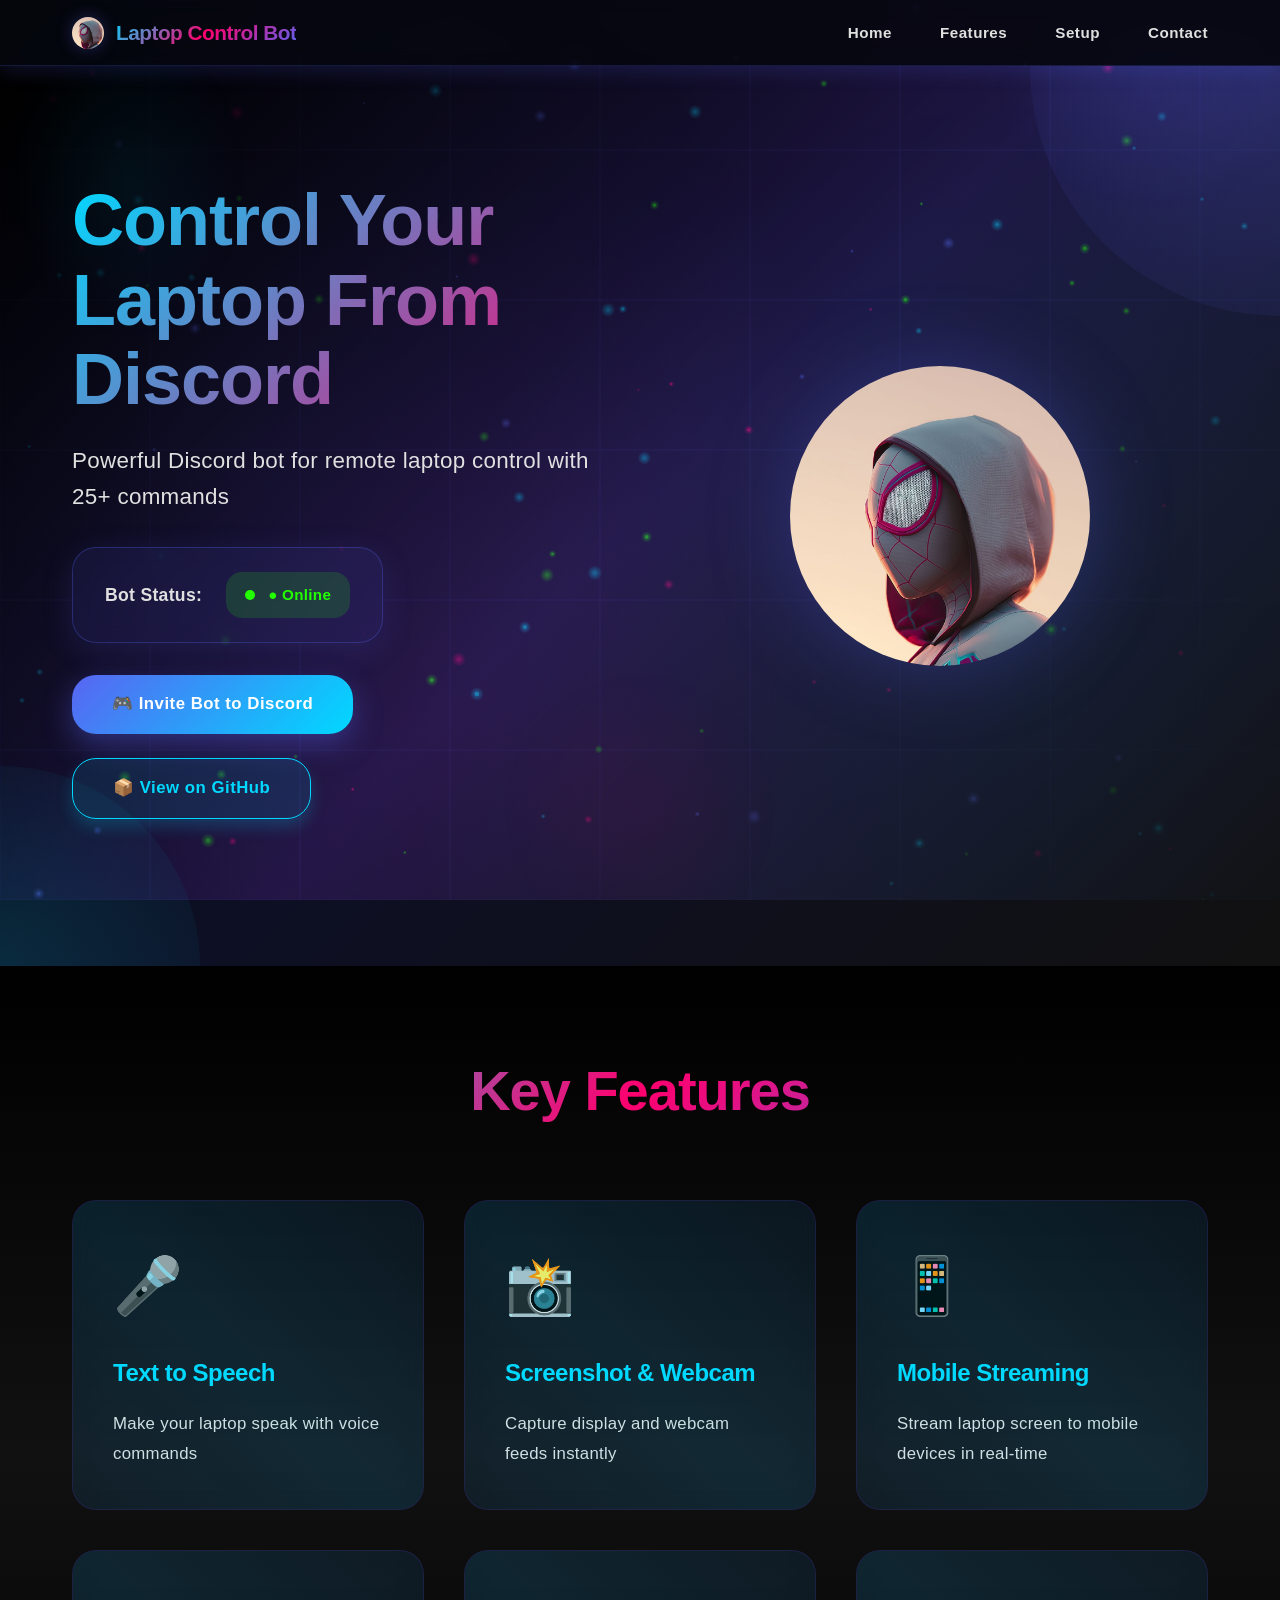
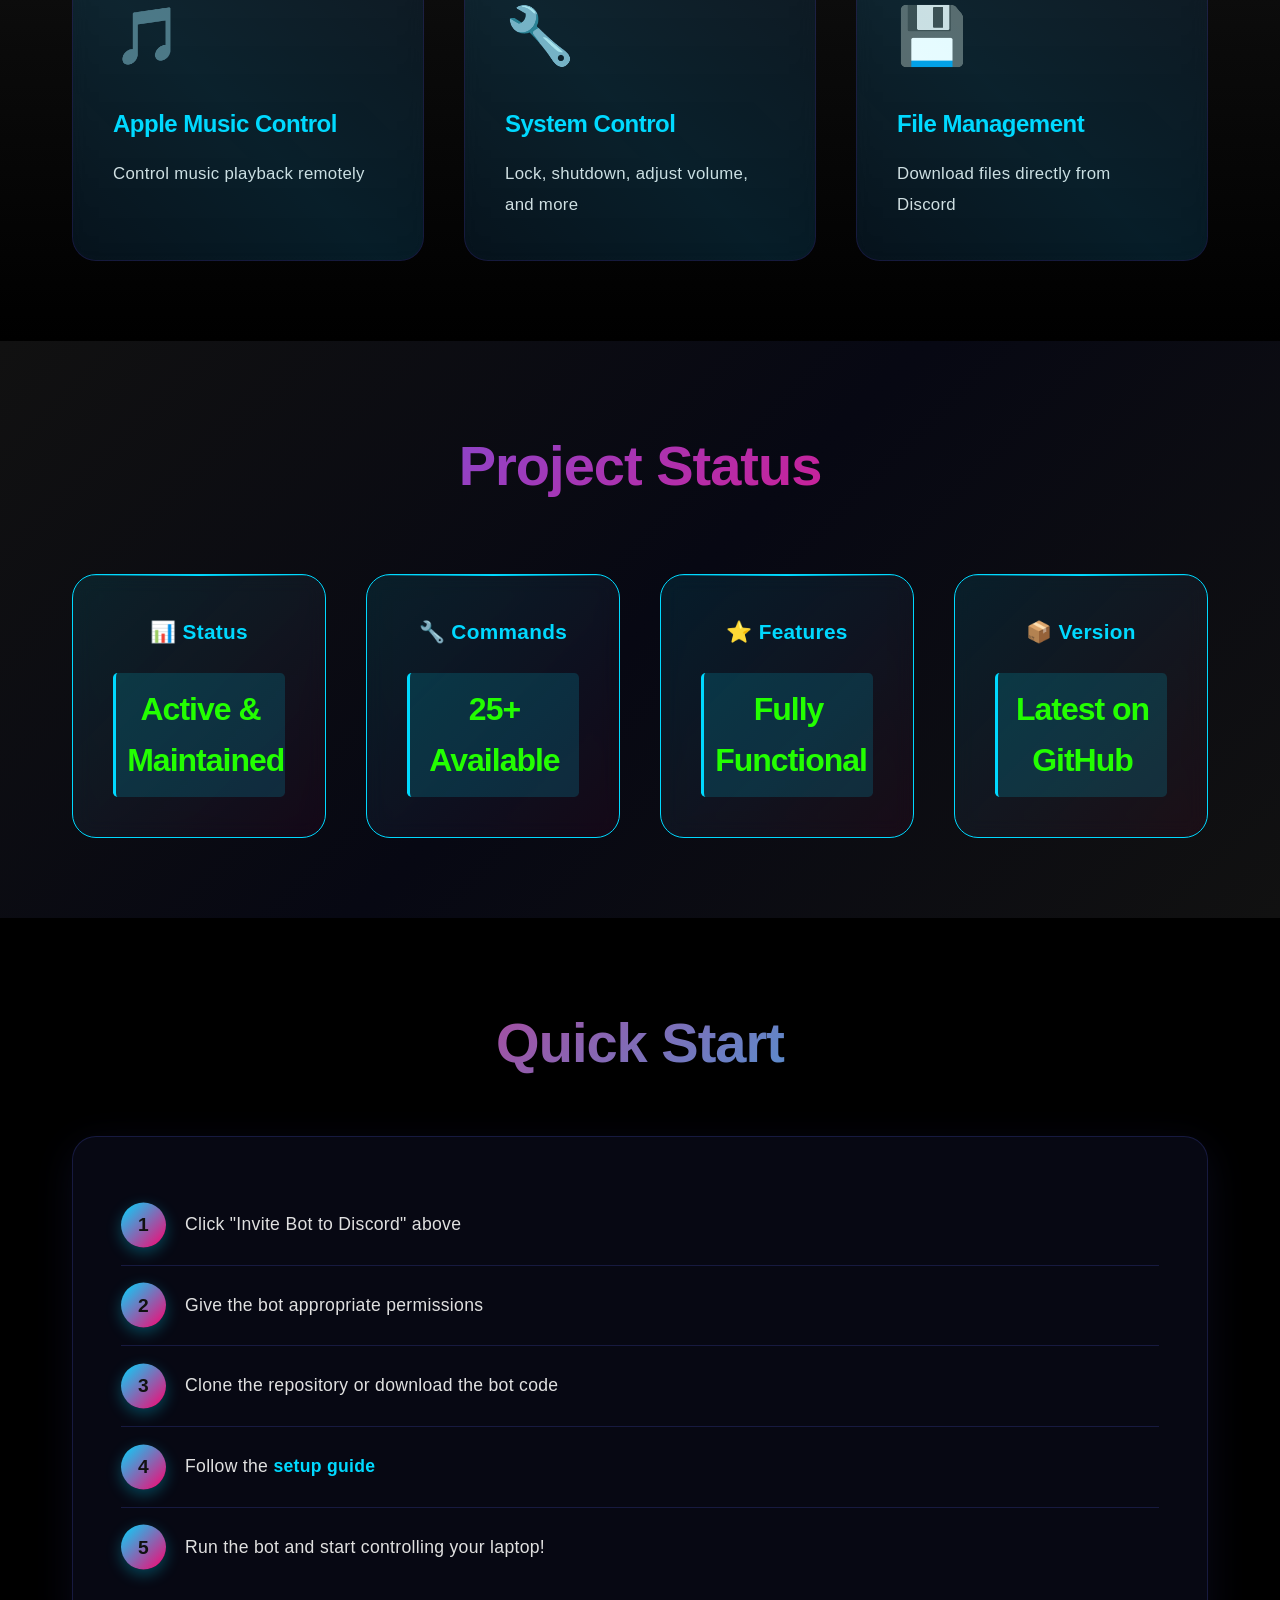
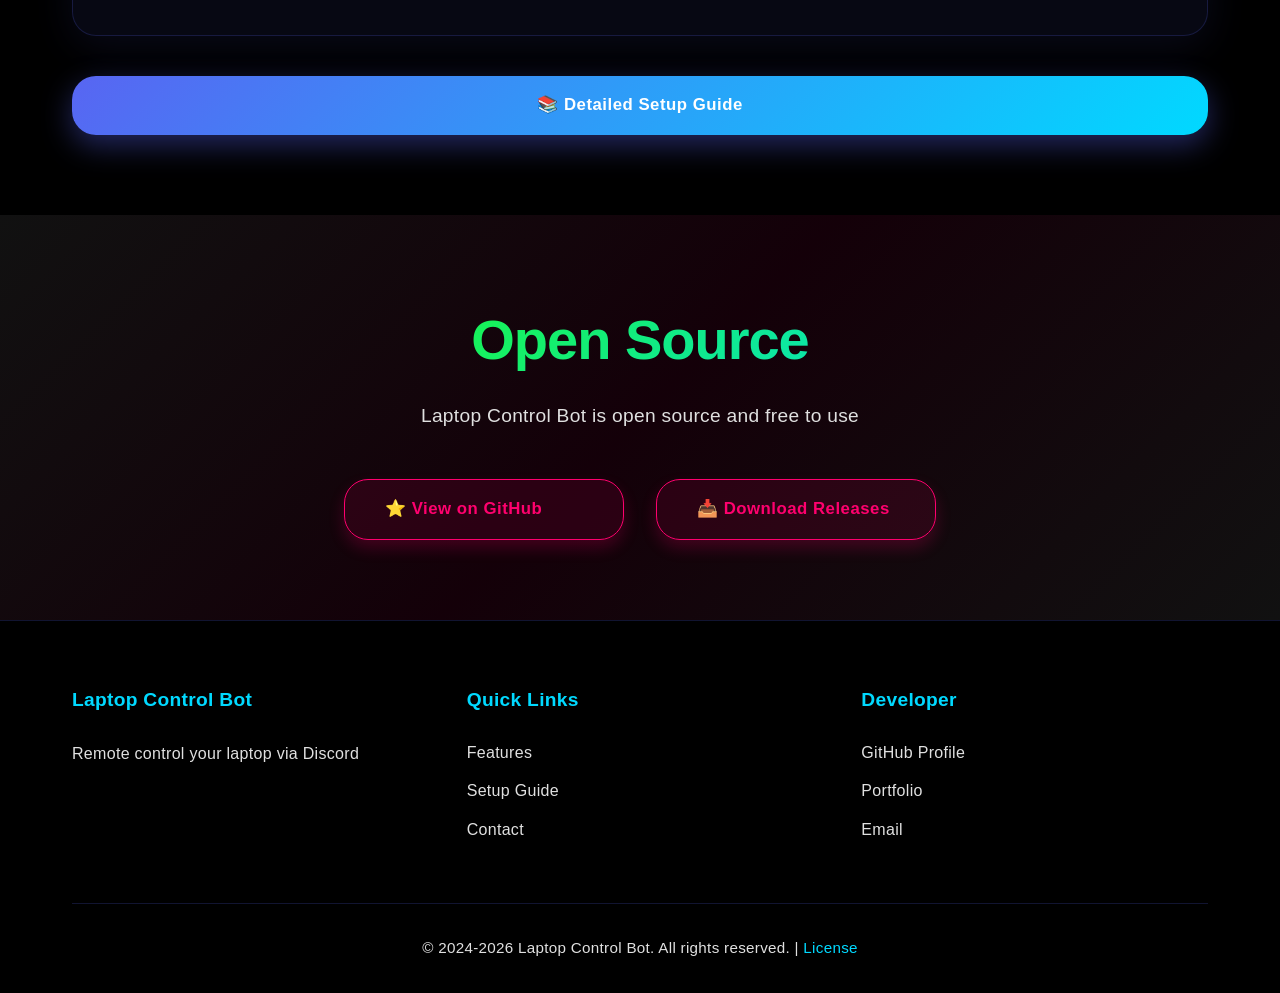
==== index.html @ 31f5bd6a "animation on background" ====
<!DOCTYPE html>
<html lang="en">
<head>
    <meta charset="UTF-8">
    <meta name="viewport" content="width=device-width, initial-scale=1.0">
    <title>Laptop Control Bot - Discord Bot for Remote Control</title>
    <link rel="stylesheet" href="css/styles.css">
    <link rel="stylesheet" href="css/pages.css">
    <script src="js/animated-background.js" defer></script>
    <meta name="description" content="Control your laptop remotely via Discord. 25+ commands for system control, streaming, screenshots, and more.">
</head>
<body>
    <!-- Navigation -->
    <nav class="navbar">
        <div class="container">
            <div class="nav-brand">
                <img src="image/header-logo.png" alt="Laptop Control Bot" class="brand-logo">
                <h1>Laptop Control Bot</h1>
            </div>
            <ul class="nav-links">
                <li><a href="#home">Home</a></li>
                <li><a href="pages/features.html">Features</a></li>
                <li><a href="pages/setup.html">Setup</a></li>
                <li><a href="pages/contact.html">Contact</a></li>
            </ul>
        </div>
    </nav>

    <!-- Hero Section -->
    <section id="home" class="hero">
        <div class="container">
            <div class="hero-content">
                <h1>Control Your Laptop From Discord</h1>
                <p>Powerful Discord bot for remote laptop control with 25+ commands</p>
                
                <!-- Bot Status -->
                <div class="status-card">
                    <span class="status-label">Bot Status:</span>
                    <span id="botStatus" class="status-indicator">Checking...</span>
                </div>

                <!-- CTA Buttons -->
                <div class="cta-buttons">
                    <a href="https://discord.com/oauth2/authorize?client_id=1476568677561401467&permissions=8&integration_type=0&scope=bot" target="_blank" class="btn btn-primary">
                        🎮 Invite Bot to Discord
                    </a>
                    <a href="https://github.com/Naveen022006/laptop-control-application" target="_blank" class="btn btn-secondary">
                        📦 View on GitHub
                    </a>
                </div>
            </div>

            <div class="hero-image">
                <img src="image/bot-character.png" alt="Bot Character" class="bot-icon">
            </div>
        </div>
    </section>

    <!-- Features Overview -->
    <section class="features-overview">
        <div class="container">
            <h2>Key Features</h2>
            <div class="feature-grid">
                <div class="feature-card">
                    <span class="feature-icon">🎤</span>
                    <h3>Text to Speech</h3>
                    <p>Make your laptop speak with voice commands</p>
                </div>
                <div class="feature-card">
                    <span class="feature-icon">📸</span>
                    <h3>Screenshot & Webcam</h3>
                    <p>Capture display and webcam feeds instantly</p>
                </div>
                <div class="feature-card">
                    <span class="feature-icon">📱</span>
                    <h3>Mobile Streaming</h3>
                    <p>Stream laptop screen to mobile devices in real-time</p>
                </div>
                <div class="feature-card">
                    <span class="feature-icon">🎵</span>
                    <h3>Apple Music Control</h3>
                    <p>Control music playback remotely</p>
                </div>
                <div class="feature-card">
                    <span class="feature-icon">🔧</span>
                    <h3>System Control</h3>
                    <p>Lock, shutdown, adjust volume, and more</p>
                </div>
                <div class="feature-card">
                    <span class="feature-icon">💾</span>
                    <h3>File Management</h3>
                    <p>Download files directly from Discord</p>
                </div>
            </div>
        </div>
    </section>

    <!-- Project Status -->
    <section class="project-status">
        <div class="container">
            <h2>Project Status</h2>
            <div class="status-grid">
                <div class="status-box">
                    <h3>📊 Status</h3>
                    <p class="highlight">Active & Maintained</p>
                </div>
                <div class="status-box">
                    <h3>🔧 Commands</h3>
                    <p class="highlight">25+ Available</p>
                </div>
                <div class="status-box">
                    <h3>⭐ Features</h3>
                    <p class="highlight">Fully Functional</p>
                </div>
                <div class="status-box">
                    <h3>📦 Version</h3>
                    <p class="highlight">Latest on GitHub</p>
                </div>
            </div>
        </div>
    </section>

    <!-- Quick Start -->
    <section class="quick-start">
        <div class="container">
            <h2>Quick Start</h2>
            <ol class="steps">
                <li>Click "Invite Bot to Discord" above</li>
                <li>Give the bot appropriate permissions</li>
                <li>Clone the repository or download the bot code</li>
                <li>Follow the <a href="pages/setup.html">setup guide</a></li>
                <li>Run the bot and start controlling your laptop!</li>
            </ol>
            <a href="pages/setup.html" class="btn btn-primary">📚 Detailed Setup Guide</a>
        </div>
    </section>

    <!-- GitHub & Repository -->
    <section class="github-section">
        <div class="container">
            <h2>Open Source</h2>
            <p>Laptop Control Bot is open source and free to use</p>
            <div class="github-links">
                <a href="https://github.com/Naveen022006/laptop-control-application" target="_blank" class="btn btn-github">
                    ⭐ View on GitHub
                </a>
                <a href="https://github.com/Naveen022006/laptop-control-application/releases" target="_blank" class="btn btn-github">
                    📥 Download Releases
                </a>
            </div>
        </div>
    </section>

    <!-- Footer -->
    <footer class="footer">
        <div class="container">
            <div class="footer-content">
                <div class="footer-section">
                    <h4>Laptop Control Bot</h4>
                    <p>Remote control your laptop via Discord</p>
                </div>
                <div class="footer-section">
                    <h4>Quick Links</h4>
                    <ul>
                        <li><a href="pages/features.html">Features</a></li>
                        <li><a href="pages/setup.html">Setup Guide</a></li>
                        <li><a href="pages/contact.html">Contact</a></li>
                    </ul>
                </div>
                <div class="footer-section">
                    <h4>Developer</h4>
                    <ul>
                        <li><a href="https://github.com/Naveen022006" target="_blank">GitHub Profile</a></li>
                        <li><a href="https://naveenhub.dev" target="_blank">Portfolio</a></li>
                        <li><a href="mailto:kanagunaveen@gmail.com">Email</a></li>
                    </ul>
                </div>
            </div>
            <div class="footer-bottom">
                <p>&copy; 2024-2026 Laptop Control Bot. All rights reserved. | <a href="https://github.com/Naveen022006/laptop-control-application/blob/main/LICENSE">License</a></p>
            </div>
        </div>
    </footer>

    <script src="js/script.js"></script>
</body>
</html>
---- css/styles.css ----
/* ===== CSS VARIABLES ===== */
:root {
    /* Modern Color Palette */
    --primary: #5865F2;
    --secondary: #00D9FF;
    --accent: #FF006E;
    --success: #23FF00;
    --warning: #FFB700;
    --dark: #111111;
    --darker: #000000;
    --light: #e0e0e0;
    --white: #ffffff;
    --gray-800: #1a1a1a;
    --gray-700: #2d2d2d;
    
    /* Spacing */
    --spacing-xs: 0.25rem;
    --spacing-sm: 0.5rem;
    --spacing-md: 1rem;
    --spacing-lg: 2rem;
    --spacing-xl: 3rem;
    
    /* Border Radius */
    --radius-sm: 0.25rem;
    --radius-md: 0.5rem;
    --radius-lg: 1rem;
    --radius-xl: 1.5rem;
    
    /* Transitions */
    --transition: all 0.3s cubic-bezier(0.4, 0, 0.2, 1);
    --transition-smooth: all 0.6s cubic-bezier(0.4, 0, 0.2, 1);
}

/* ===== GLOBAL STYLES ===== */
* {
    margin: 0;
    padding: 0;
    box-sizing: border-box;
}

html {
    scroll-behavior: smooth;
}

body {
    font-family: -apple-system, BlinkMacSystemFont, 'Segoe UI', 'Roboto', 'Helvetica Neue', sans-serif;
    line-height: 1.6;
    color: var(--light);
    background: #000000;
    overflow-x: hidden;
    font-weight: 400;
    letter-spacing: 0.3px;
    position: relative;
}

body::before {
    content: '';
    position: fixed;
    top: 0;
    left: 0;
    width: 100%;
    height: 100%;
    background: 
        radial-gradient(circle at 20% 50%, rgba(88, 101, 242, 0.1) 0%, transparent 50%),
        radial-gradient(circle at 80% 80%, rgba(0, 217, 255, 0.08) 0%, transparent 50%),
        radial-gradient(circle at 40% 80%, rgba(255, 0, 110, 0.06) 0%, transparent 50%);
    animation: floatOrbs 20s ease-in-out infinite;
    pointer-events: none;
    z-index: 0;
}

body::after {
    content: '';
    position: fixed;
    top: 0;
    left: 0;
    width: 100%;
    height: 100%;
    background: 
        radial-gradient(ellipse 300px 400px at 10% 20%, rgba(0, 217, 255, 0.06) 0%, transparent 40%),
        radial-gradient(ellipse 400px 300px at 90% 10%, rgba(88, 101, 242, 0.08) 0%, transparent 40%),
        radial-gradient(ellipse 350px 350px at 50% 90%, rgba(255, 0, 110, 0.05) 0%, transparent 40%);
    animation: moveBackground 25s ease-in-out infinite;
    pointer-events: none;
    z-index: 0;
}

.container {
    max-width: 1200px;
    margin: 0 auto;
    padding: 0 var(--spacing-lg);
    position: relative;
    z-index: 1;
}

/* ===== SCROLLBAR ===== */
::-webkit-scrollbar {
    width: 10px;
}

::-webkit-scrollbar-track {
    background: var(--dark);
}

::-webkit-scrollbar-thumb {
    background: var(--primary);
    border-radius: 5px;
}

::-webkit-scrollbar-thumb:hover {
    background: var(--secondary);
}

/* ===== NAVIGATION ===== */
.navbar {
    background: rgba(5, 8, 16, 0.8);
    backdrop-filter: blur(10px);
    padding: 1rem 0;
    position: sticky;
    top: 0;
    z-index: 1000;
    border-bottom: 1px solid rgba(88, 101, 242, 0.2);
    box-shadow: 0 8px 32px rgba(88, 101, 242, 0.1);
}

.navbar .container {
    display: flex;
    justify-content: space-between;
    align-items: center;
}

.nav-brand {
    display: flex;
    align-items: center;
    gap: 12px;
}

.brand-logo {
    height: 32px;
    width: 32px;
    border-radius: 50%;
    object-fit: cover;
    filter: drop-shadow(0 0 8px rgba(88, 101, 242, 0.3));
    transition: var(--transition);
}

.brand-logo:hover {
    filter: drop-shadow(0 0 16px rgba(0, 217, 255, 0.5));
    transform: scale(1.05);
}

.nav-brand h1 {
    font-size: 1.3rem;
    background: linear-gradient(135deg, var(--secondary), var(--accent), var(--primary));
    -webkit-background-clip: text;
    -webkit-text-fill-color: transparent;
    background-clip: text;
    font-weight: 700;
    letter-spacing: -0.5px;
}

.nav-links {
    display: flex;
    list-style: none;
    gap: 3rem;
    align-items: center;
}

.nav-links a {
    color: var(--light);
    text-decoration: none;
    font-weight: 600;
    transition: var(--transition);
    position: relative;
    padding: 0.5rem 0;
    font-size: 0.95rem;
    letter-spacing: 0.5px;
}

.nav-links a::after {
    content: '';
    position: absolute;
    bottom: -2px;
    left: 0;
    width: 0;
    height: 2px;
    background: linear-gradient(90deg, var(--secondary), var(--accent));
    transition: var(--transition);
}

.nav-links a:hover {
    color: var(--secondary);
}

.nav-links a:hover::after {
    width: 100%;
}

/* Wake Lock Button */
.wake-lock-btn {
    background: rgba(88, 101, 242, 0.1);
    border: 1.5px solid var(--primary);
    color: var(--light);
    padding: 0.6rem 0.8rem;
    border-radius: var(--radius-lg);
    cursor: pointer;
    font-size: 1.3rem;
    transition: var(--transition);
    display: flex;
    align-items: center;
    justify-content: center;
    min-width: 45px;
    height: 45px;
    backdrop-filter: blur(10px);
}

.wake-lock-btn:hover {
    background: rgba(88, 101, 242, 0.2);
    border-color: var(--secondary);
    transform: translateY(-2px);
}

.wake-lock-btn.active {
    background: linear-gradient(135deg, rgba(0, 217, 255, 0.2), rgba(88, 101, 242, 0.2));
    border-color: var(--secondary);
    box-shadow: 0 0 20px rgba(0, 217, 255, 0.4);
}

/* ===== HEADER SECTION ===== */
/* ===== HERO SECTION ===== */
.hero {
    min-height: 100vh;
    background: linear-gradient(135deg, var(--darker) 0%, rgba(88, 101, 242, 0.15) 50%, var(--dark) 100%);
    display: flex;
    align-items: center;
    padding: 6rem 0;
    position: relative;
    overflow: hidden;
}

.hero::before {
    content: '';
    position: absolute;
    width: 500px;
    height: 500px;
    background: radial-gradient(circle, rgba(88, 101, 242, 0.25), transparent);
    border-radius: 50%;
    top: -250px;
    right: -250px;
    animation: float 15s ease-in-out infinite;
}

.hero::after {
    content: '';
    position: absolute;
    width: 400px;
    height: 400px;
    background: radial-gradient(circle, rgba(0, 217, 255, 0.15), transparent);
    border-radius: 50%;
    bottom: -200px;
    left: -200px;
    animation: float 20s ease-in-out infinite;
}

@keyframes float {
    0%, 100% { transform: translateY(0px); }
    50% { transform: translateY(40px); }
}

.hero .container {
    display: grid;
    grid-template-columns: 1fr 1fr;
    gap: 4rem;
    align-items: center;
    position: relative;
    z-index: 10;
}

.hero-content h1 {
    font-size: 4.5rem;
    font-weight: 800;
    line-height: 1.1;
    margin-bottom: 1.5rem;
    background: linear-gradient(135deg, var(--secondary), var(--accent), var(--primary), var(--secondary));
    background-size: 300% 300%;
    -webkit-background-clip: text;
    -webkit-text-fill-color: transparent;
    background-clip: text;
    animation: gradientShift 6s ease infinite, slideInLeft 0.8s ease-out;
    letter-spacing: -1px;
}

@keyframes gradientShift {
    0% { background-position: 0% 50%; }
    50% { background-position: 100% 50%; }
    100% { background-position: 0% 50%; }
}

.hero-content p {
    font-size: 1.4rem;
    color: var(--light);
    margin-bottom: 2rem;
    font-weight: 500;
    letter-spacing: 0.3px;
    animation: slideInLeft 0.8s ease-out 0.2s both;
}

.status-card {
    background: rgba(88, 101, 242, 0.1);
    backdrop-filter: blur(10px);
    border: 1.5px solid rgba(88, 101, 242, 0.3);
    padding: 1.5rem 2rem;
    border-radius: var(--radius-xl);
    margin-bottom: 2rem;
    display: inline-flex;
    align-items: center;
    gap: 1.5rem;
    box-shadow: 0 8px 32px rgba(88, 101, 242, 0.15);
    transition: var(--transition);
    animation: slideInLeft 0.8s ease-out 0.3s both;
}

.status-card:hover {
    border-color: var(--secondary);
    box-shadow: 0 12px 48px rgba(0, 217, 255, 0.2);
    transform: translateY(-2px);
}

.status-label {
    font-weight: 700;
    color: var(--light);
    font-size: 1.1rem;
}

.status-indicator {
    display: inline-flex;
    align-items: center;
    gap: 0.8rem;
    font-weight: 700;
    padding: 0.7rem 1.2rem;
    border-radius: var(--radius-lg);
    background: rgba(35, 255, 0, 0.1);
    color: var(--success);
    min-width: 120px;
    justify-content: center;
    font-size: 0.95rem;
}

.status-indicator.online {
    background: rgba(35, 255, 0, 0.15);
    color: var(--success);
}

.status-indicator.offline {
    background: rgba(255, 0, 110, 0.15);
    color: var(--accent);
}

.status-indicator::before {
    content: '';
    width: 10px;
    height: 10px;
    border-radius: 50%;
    background: currentColor;
    animation: pulse 2s ease-in-out infinite;
}

@keyframes pulse {
    0%, 100% { opacity: 1; transform: scale(1); }
    50% { opacity: 0.6; transform: scale(1.2); }
}

.cta-buttons {
    display: flex;
    gap: 1.5rem;
    margin-bottom: 2rem;
    flex-wrap: wrap;
    animation: slideInLeft 0.8s ease-out 0.4s both;
}

.btn {
    padding: 1rem 2.5rem;
    border-radius: var(--radius-xl);
    border: none;
    font-size: 1.05rem;
    font-weight: 700;
    cursor: pointer;
    text-decoration: none;
    display: inline-flex;
    align-items: center;
    gap: 0.8rem;
    transition: var(--transition);
    text-align: center;
    min-width: 220px;
    letter-spacing: 0.5px;
    position: relative;
    overflow: hidden;
}

.btn::before {
    content: '';
    position: absolute;
    top: 0;
    left: -100%;
    width: 100%;
    height: 100%;
    background: rgba(255, 255, 255, 0.1);
    transition: var(--transition);
    z-index: -1;
}

.btn:hover::before {
    left: 100%;
}

.btn-primary {
    background: linear-gradient(135deg, var(--primary), var(--secondary));
    color: var(--white);
    box-shadow: 0 10px 30px rgba(88, 101, 242, 0.4);
}

.btn-primary:hover {
    transform: translateY(-4px);
    box-shadow: 0 15px 50px rgba(88, 101, 242, 0.6);
}

.btn-secondary {
    background: rgba(0, 217, 255, 0.1);
    color: var(--secondary);
    border: 1.5px solid var(--secondary);
    box-shadow: 0 8px 16px rgba(0, 217, 255, 0.2);
}

.btn-secondary:hover {
    background: var(--secondary);
    color: var(--dark);
    transform: translateY(-4px);
    box-shadow: 0 15px 40px rgba(0, 217, 255, 0.4);
}

.btn-github {
    background: rgba(255, 0, 110, 0.1);
    color: var(--accent);
    border: 1.5px solid var(--accent);
    box-shadow: 0 8px 16px rgba(255, 0, 110, 0.2);
}

.btn-github:hover {
    background: var(--accent);
    color: var(--white);
    transform: translateY(-4px);
    box-shadow: 0 15px 40px rgba(255, 0, 110, 0.4);
}

.hero-image {
    display: flex;
    justify-content: center;
    align-items: center;
    position: relative;
    animation: slideInRight 0.8s ease-out;
}

.bot-icon {
    max-width: 300px;
    height: 300px;
    width: 300px;
    border-radius: 50%;
    object-fit: cover;
    animation: bounce 3s ease-in-out infinite;
    filter: drop-shadow(0 0 40px rgba(88, 101, 242, 0.3));
    display: block;
}

@keyframes bounce {
    0%, 100% { transform: translateY(0); }
    50% { transform: translateY(-40px); }
}

@keyframes rotate {
    from { transform: rotateZ(0deg); }
    to { transform: rotateZ(360deg); }
}

@keyframes gradientShift {
    0% { background-position: 0% 50%; }
    50% { background-position: 100% 50%; }
    100% { background-position: 0% 50%; }
}

@keyframes floatOrbs {
    0%, 100% { opacity: 0.5; transform: translate(0, 0) scale(1); }
    25% { opacity: 0.8; transform: translate(50px, -30px) scale(1.1); }
    50% { opacity: 0.6; transform: translate(-40px, 40px) scale(0.9); }
    75% { opacity: 0.8; transform: translate(30px, 50px) scale(1.05); }
}

@keyframes moveBackground {
    0% {
        background-position: 0% 0%;
        filter: blur(0px);
    }
    25% {
        background-position: 100% 50%;
        filter: blur(1px);
    }
    50% {
        background-position: 50% 100%;
        filter: blur(2px);
    }
    75% {
        background-position: 0% 50%;
        filter: blur(1px);
    }
    100% {
        background-position: 0% 0%;
        filter: blur(0px);
    }
}

@keyframes slideInLeft {
    0% {
        transform: translateX(-100px);
        opacity: 0;
    }
    100% {
        transform: translateX(0);
        opacity: 1;
    }
}

@keyframes slideInRight {
    0% {
        transform: translateX(100px);
        opacity: 0;
    }
    100% {
        transform: translateX(0);
        opacity: 1;
    }
}

@keyframes slideUp {
    0% {
        transform: translateY(40px);
        opacity: 0;
    }
    100% {
        transform: translateY(0);
        opacity: 1;
    }
}

/* ===== FEATURES OVERVIEW ===== */
.features-overview {
    padding: 5rem 0;
    background: linear-gradient(180deg, var(--darker) 0%, var(--dark) 50%, var(--darker) 100%);
    position: relative;
}

.features-overview h2 {
    text-align: center;
    font-size: 3.5rem;
    margin-bottom: 4rem;
    font-weight: 800;
    background: linear-gradient(135deg, var(--secondary), var(--accent), var(--primary));
    -webkit-background-clip: text;
    -webkit-text-fill-color: transparent;
    background-clip: text;
    letter-spacing: -1px;
}

.feature-grid {
    display: grid;
    grid-template-columns: repeat(auto-fit, minmax(320px, 1fr));
    gap: 2.5rem;
}

.feature-card {
    background: rgba(88, 101, 242, 0.05);
    backdrop-filter: blur(10px);
    border: 1px solid rgba(88, 101, 242, 0.2);
    padding: 2.5rem;
    border-radius: var(--radius-xl);
    transition: var(--transition-smooth);
    cursor: pointer;
    position: relative;
    overflow: hidden;
    animation: slideUp 0.6s ease-out forwards;
    opacity: 0;
}

.feature-grid .feature-card:nth-child(1) { animation-delay: 0.1s; }
.feature-grid .feature-card:nth-child(2) { animation-delay: 0.2s; }
.feature-grid .feature-card:nth-child(3) { animation-delay: 0.3s; }
.feature-grid .feature-card:nth-child(4) { animation-delay: 0.4s; }
.feature-grid .feature-card:nth-child(5) { animation-delay: 0.5s; }
.feature-grid .feature-card:nth-child(6) { animation-delay: 0.6s; }

.feature-card::before {
    content: '';
    position: absolute;
    top: -100%;
    left: -100%;
    width: 200%;
    height: 200%;
    background: linear-gradient(45deg, transparent, rgba(0, 217, 255, 0.1), transparent);
    transition: var(--transition);
}

.feature-card:hover::before {
    top: 100%;
    left: 100%;
}

.feature-card:hover {
    transform: translateY(-12px);
    border-color: var(--secondary);
    box-shadow: 0 20px 60px rgba(0, 217, 255, 0.25);
    background: rgba(88, 101, 242, 0.08);
}

.feature-icon {
    font-size: 3.5rem;
    display: block;
    margin-bottom: 1.5rem;
    animation: bounce 3s ease-in-out infinite;
}

.feature-card h3 {
    color: var(--secondary);
    margin-bottom: 1rem;
    font-size: 1.5rem;
    font-weight: 700;
    letter-spacing: -0.5px;
}

.feature-card p {
    color: var(--light);
    font-size: 1.05rem;
    line-height: 1.8;
}

/* ===== PROJECT STATUS ===== */
.project-status {
    padding: 5rem 0;
    background: linear-gradient(135deg, var(--dark) 0%, rgba(88, 101, 242, 0.08) 50%, var(--dark) 100%);
}

.project-status h2 {
    text-align: center;
    font-size: 3.5rem;
    margin-bottom: 4rem;
    font-weight: 800;
    background: linear-gradient(135deg, var(--primary), var(--accent));
    -webkit-background-clip: text;
    -webkit-text-fill-color: transparent;
    background-clip: text;
    letter-spacing: -1px;
}

.status-grid {
    display: grid;
    grid-template-columns: repeat(auto-fit, minmax(240px, 1fr));
    gap: 2.5rem;
}

.status-box {
    background: linear-gradient(135deg, rgba(0, 217, 255, 0.1), rgba(255, 0, 110, 0.05));
    backdrop-filter: blur(10px);
    border: 1.5px solid var(--secondary);
    padding: 2.5rem;
    border-radius: var(--radius-xl);
    text-align: center;
    transition: var(--transition-smooth);
    position: relative;
    overflow: hidden;
}

.status-box::before {
    content: '';
    position: absolute;
    top: 0;
    left: 0;
    right: 0;
    height: 1px;
    background: linear-gradient(90deg, transparent, var(--secondary), transparent);
}

.status-box:hover {
    border-color: var(--accent);
    transform: translateY(-10px);
    box-shadow: 0 20px 60px rgba(0, 217, 255, 0.2);
    background: linear-gradient(135deg, rgba(0, 217, 255, 0.15), rgba(255, 0, 110, 0.1));
}

.status-box h3 {
    color: var(--secondary);
    margin-bottom: 1.5rem;
    font-size: 1.3rem;
    font-weight: 700;
}

.status-box .highlight {
    font-size: 2rem;
    font-weight: 800;
    color: var(--success);
    letter-spacing: -1px;
}

/* ===== QUICK START ===== */
.quick-start {
    padding: 5rem 0;
    background: var(--darker);
}

.quick-start h2 {
    text-align: center;
    font-size: 3.5rem;
    margin-bottom: 3rem;
    font-weight: 800;
    background: linear-gradient(135deg, var(--accent), var(--secondary));
    -webkit-background-clip: text;
    -webkit-text-fill-color: transparent;
    background-clip: text;
    letter-spacing: -1px;
}

.steps {
    background: rgba(88, 101, 242, 0.08);
    backdrop-filter: blur(10px);
    border: 1.5px solid rgba(88, 101, 242, 0.2);
    padding: 3rem;
    border-radius: var(--radius-xl);
    list-style: none;
    margin-bottom: 2.5rem;
    box-shadow: 0 10px 40px rgba(88, 101, 242, 0.1);
}

.steps li {
    padding: 1.5rem 0;
    padding-left: 4rem;
    position: relative;
    color: var(--light);
    font-size: 1.1rem;
    line-height: 1.8;
    font-weight: 500;
}

.steps li + li {
    border-top: 1px solid rgba(88, 101, 242, 0.2);
}

.steps li::before {
    content: '';
    position: absolute;
    left: 0;
    top: 50%;
    transform: translateY(-50%);
    width: 45px;
    height: 45px;
    background: linear-gradient(135deg, var(--secondary), var(--accent));
    border-radius: 50%;
    display: flex;
    align-items: center;
    justify-content: center;
    font-weight: 800;
    color: var(--dark);
    font-size: 1.2rem;
    box-shadow: 0 5px 15px rgba(0, 217, 255, 0.3);
}

.steps li:nth-child(1)::before { content: '1'; }
.steps li:nth-child(2)::before { content: '2'; }
.steps li:nth-child(3)::before { content: '3'; }
.steps li:nth-child(4)::before { content: '4'; }
.steps li:nth-child(5)::before { content: '5'; }

.steps a {
    color: var(--secondary);
    text-decoration: none;
    font-weight: 700;
    transition: var(--transition);
}

.steps a:hover {
    color: var(--accent);
    text-decoration: underline;
}

.quick-start .btn {
    display: block;
    margin: 0 auto;
}

/* ===== GITHUB SECTION ===== */
.github-section {
    padding: 5rem 0;
    background: linear-gradient(135deg, var(--dark) 0%, rgba(255, 0, 110, 0.08) 50%, var(--dark) 100%);
    text-align: center;
}

.github-section h2 {
    font-size: 3.5rem;
    margin-bottom: 1rem;
    font-weight: 800;
    background: linear-gradient(135deg, var(--success), var(--secondary));
    -webkit-background-clip: text;
    -webkit-text-fill-color: transparent;
    background-clip: text;
    letter-spacing: -1px;
}

.github-section p {
    font-size: 1.2rem;
    margin-bottom: 3rem;
    color: var(--light);
    font-weight: 500;
}

.github-links {
    display: flex;
    gap: 2rem;
    justify-content: center;
    flex-wrap: wrap;
}

.github-links .btn {
    min-width: 280px;
}

/* ===== FOOTER ===== */
.footer {
    background: var(--darker);
    border-top: 1px solid rgba(88, 101, 242, 0.2);
    padding: 4rem 0 2rem;
}

.footer-content {
    display: grid;
    grid-template-columns: repeat(auto-fit, minmax(280px, 1fr));
    gap: 3rem;
    margin-bottom: 3rem;
}

.footer-section h4 {
    color: var(--secondary);
    margin-bottom: 1.5rem;
    font-size: 1.2rem;
    font-weight: 700;
}

.footer-section p {
    color: var(--light);
    margin-bottom: 1.5rem;
    line-height: 1.8;
}

.footer-section ul {
    list-style: none;
}

.footer-section ul li {
    margin-bottom: 0.8rem;
}

.footer-section a {
    color: var(--light);
    text-decoration: none;
    transition: var(--transition);
    font-weight: 500;
}

.footer-section a:hover {
    color: var(--secondary);
    transform: translateX(4px);
}

.footer-bottom {
    text-align: center;
    padding-top: 2rem;
    border-top: 1px solid rgba(88, 101, 242, 0.2);
    color: var(--light);
    font-size: 0.95rem;
    font-weight: 500;
}

.footer-bottom a {
    color: var(--secondary);
    text-decoration: none;
    transition: var(--transition);
}

.footer-bottom a:hover {
    color: var(--accent);
    text-decoration: underline;
}

/* ===== RESPONSIVE DESIGN ===== */
@media (max-width: 1024px) {
    .hero .container {
        grid-template-columns: 1fr;
        gap: 2rem;
    }

    .hero-content h1 {
        font-size: 3.5rem;
    }

    .bot-icon {
        max-width: 220px;
        width: 220px;
        height: 220px;
    }

    .features-overview h2,
    .project-status h2,
    .quick-start h2,
    .github-section h2 {
        font-size: 2.5rem;
    }
}

@media (max-width: 768px) {
    .navbar {
        padding: 0.8rem 0;
    }

    .nav-brand h1 {
        font-size: 1.3rem;
    }

    .brand-logo {
        height: 42px;
        width: 42px;
    }

    .nav-links {
        gap: 1rem;
        font-size: 0.85rem;
    }

    .hero {
        padding: 3rem 0;
    }

    .hero .container {
        grid-template-columns: 1fr;
        gap: 2rem;
    }

    .hero-content h1 {
        font-size: 2.5rem;
    }

    .hero-content p {
        font-size: 1.1rem;
    }

    .cta-buttons {
        flex-direction: column;
    }

    .btn {
        min-width: 100%;
        justify-content: center;
        padding: 0.9rem 2rem;
        min-height: 44px;
    }

    .bot-icon {
        max-width: 200px;
        width: 200px;
        height: 200px;
    }

    .feature-grid {
        grid-template-columns: 1fr;
        gap: 1.5rem;
    }

    .feature-card {
        padding: 2rem;
    }

    .status-grid {
        grid-template-columns: repeat(2, 1fr);
        gap: 1.5rem;
    }

    .status-box {
        padding: 1.5rem;
    }

    .steps {
        padding: 1.5rem;
    }

    .steps li {
        padding: 1.2rem 0;
        padding-left: 3.5rem;
    }

    .github-links {
        flex-direction: column;
    }

    .github-links .btn {
        min-width: 100%;
    }

    .status-card {
        flex-direction: column;
        gap: 1rem;
        align-items: flex-start;
        padding: 1.2rem;
    }

    .feature-icon {
        font-size: 2.8rem;
        margin-bottom: 1rem;
    }
}

@media (max-width: 480px) {
    .container {
        padding: 0 1rem;
    }

    .navbar {
        padding: 0.6rem 0;
    }

    .nav-brand h1 {
        font-size: 1.2rem;
    }

    .brand-logo {
        height: 35px;
        width: 35px;
    }

    .nav-logo {
        height: 28px;
    }

    .nav-links {
        gap: 0.8rem;
        font-size: 0.8rem;
    }

    .nav-links a {
        font-size: 0.75rem;
        padding: 0.4rem 0;
    }

    .wake-lock-btn {
        min-width: 40px;
        height: 40px;
        padding: 0.5rem;
        font-size: 1.1rem;
    }

    .hero {
        padding: 2rem 0;
        min-height: auto;
    }

    .hero .container {
        gap: 1.5rem;
    }

    .hero-content h1 {
        font-size: 1.8rem;
        margin-bottom: 1rem;
        line-height: 1.2;
    }

    .hero-content p {
        font-size: 0.95rem;
        margin-bottom: 1.5rem;
    }

    .status-card {
        padding: 1rem;
        gap: 0.8rem;
        font-size: 0.9rem;
    }

    .status-label {
        font-size: 0.9rem;
    }

    .cta-buttons {
        flex-direction: column;
        gap: 1rem;
        margin-bottom: 1.5rem;
    }

    .btn {
        padding: 0.85rem 1.5rem;
        font-size: 0.95rem;
        min-height: 44px;
        width: 100%;
        justify-content: center;
    }

    .btn-primary {
        min-width: unset;
    }

    .btn-secondary {
        min-width: unset;
    }

    .bot-icon {
        max-width: 120px;
        width: 120px;
        height: 120px;
    }

    .features-overview {
        padding: 2.5rem 0;
    }

    .features-overview h2,
    .project-status h2,
    .quick-start h2,
    .github-section h2 {
        font-size: 1.8rem;
        margin-bottom: 2rem;
    }

    .feature-grid {
        grid-template-columns: 1fr;
        gap: 1.2rem;
    }

    .feature-card {
        padding: 1.5rem;
    }

    .feature-icon {
        font-size: 2.5rem;
        margin-bottom: 1rem;
    }

    .feature-card h3 {
        font-size: 1.2rem;
        margin-bottom: 0.8rem;
    }

    .feature-card p {
        font-size: 0.95rem;
    }

    .project-status {
        padding: 2.5rem 0;
    }

    .status-grid {
        grid-template-columns: 1fr;
        gap: 1.2rem;
    }

    .status-box {
        padding: 1.2rem;
    }

    .status-box h2 {
        font-size: 1.2rem;
        margin-bottom: 0.8rem;
    }

    .status-box h3 {
        font-size: 1rem;
    }

    .status-box .highlight {
        font-size: 1.3rem;
    }

    .quick-start {
        padding: 2.5rem 0;
    }

    .steps {
        padding: 0;
        gap: 0.8rem;
    }

    .steps li {
        padding: 1rem 0;
        padding-left: 3rem;
        font-size: 0.95rem;
        line-height: 1.6;
    }

    .github-section {
        padding: 2.5rem 0;
    }

    .github-links {
        flex-direction: column;
        gap: 1rem;
    }

    .github-links .btn {
        min-width: 100%;
    }

    footer {
        padding: 2rem 0;
    }

    footer p {
        font-size: 0.9rem;
    }

    /* Reduce animation complexity on mobile */
    .feature-card {
        animation: slideUp 0.6s ease-out forwards !important;
    }

    body::before,
    body::after {
        animation: floatOrbs 30s ease-in-out infinite, moveBackground 35s ease-in-out infinite;
    }
}
---- css/pages.css ----
/* Page Header Styling */
.page-header {
    background: linear-gradient(135deg, var(--darker) 0%, rgba(88, 101, 242, 0.15) 50%, var(--darker) 100%);
    padding: 4rem 0;
    text-align: center;
    border-bottom: 2px solid var(--primary);
}

/* Wake Lock Button Styles */
.wake-lock-btn {
    background: rgba(88, 101, 242, 0.2);
    border: 2px solid var(--primary);
    color: var(--light);
    padding: 0.5rem 1rem;
    border-radius: 1rem;
    cursor: pointer;
    font-size: 1.2rem;
    transition: all 0.3s ease;
    display: flex;
    align-items: center;
    justify-content: center;
    min-width: 40px;
    height: 40px;
}

.wake-lock-btn:hover {
    background: var(--primary);
    color: var(--white);
    transform: scale(1.1);
}

.wake-lock-btn.active {
    background: linear-gradient(135deg, var(--secondary), var(--accent));
    border-color: var(--secondary);
    color: var(--dark);
    box-shadow: 0 4px 15px rgba(0, 217, 255, 0.4);
}

/* Page Header Styling */
.page-header {
    background: linear-gradient(135deg, var(--darker) 0%, rgba(88, 101, 242, 0.15) 50%, var(--darker) 100%);
    padding: 5rem 0;
    text-align: center;
    border-bottom: 1px solid rgba(88, 101, 242, 0.2);
    position: relative;
    overflow: hidden;
}

.page-header::before {
    content: '';
    position: absolute;
    width: 400px;
    height: 400px;
    background: radial-gradient(circle, rgba(0, 217, 255, 0.15), transparent);
    top: -200px;
    right: -200px;
    border-radius: 50%;
}

.page-header::after {
    content: '';
    position: absolute;
    width: 300px;
    height: 300px;
    background: radial-gradient(circle, rgba(88, 101, 242, 0.1), transparent);
    bottom: -150px;
    left: -150px;
    border-radius: 50%;
}

.page-header h1 {
    font-size: 3.5rem;
    margin-bottom: 1rem;
    font-weight: 800;
    background: linear-gradient(135deg, var(--secondary), var(--accent));
    -webkit-background-clip: text;
    -webkit-text-fill-color: transparent;
    background-clip: text;
    letter-spacing: -1px;
    position: relative;
    z-index: 10;
}

.page-header p {
    font-size: 1.2rem;
    color: var(--light);
    position: relative;
    z-index: 10;
    font-weight: 500;
}

/* Wake Lock Button Styles */
.wake-lock-btn {
    background: rgba(88, 101, 242, 0.1);
    border: 1.5px solid var(--primary);
    color: var(--light);
    padding: 0.6rem 0.8rem;
    border-radius: var(--radius-lg);
    cursor: pointer;
    font-size: 1.3rem;
    transition: all 0.3s cubic-bezier(0.4, 0, 0.2, 1);
    display: flex;
    align-items: center;
    justify-content: center;
    min-width: 45px;
    height: 45px;
    backdrop-filter: blur(10px);
}

.wake-lock-btn:hover {
    background: rgba(88, 101, 242, 0.2);
    border-color: var(--secondary);
    transform: translateY(-2px);
}

.wake-lock-btn.active {
    background: linear-gradient(135deg, rgba(0, 217, 255, 0.2), rgba(88, 101, 242, 0.2));
    border-color: var(--secondary);
    box-shadow: 0 0 20px rgba(0, 217, 255, 0.4);
}

/* Commands Section */
.commands-section {
    padding: 4rem 0;
    background: var(--dark);
}

.command-category {
    background: rgba(88, 101, 242, 0.05);
    backdrop-filter: blur(10px);
    border: 1px solid rgba(88, 101, 242, 0.2);
    padding: 2.5rem;
    border-radius: var(--radius-xl);
    margin-bottom: 2rem;
    transition: all 0.3s cubic-bezier(0.4, 0, 0.2, 1);
}

.command-category:hover {
    border-color: var(--secondary);
    box-shadow: 0 20px 60px rgba(0, 217, 255, 0.15);
    transform: translateY(-4px);
    background: rgba(88, 101, 242, 0.08);
}

.category-icon {
    font-size: 2.5rem;
    margin-bottom: 1rem;
    display: inline-block;
}

.command-category h2 {
    color: var(--secondary);
    margin-bottom: 1.5rem;
    font-size: 1.6rem;
    font-weight: 700;
    letter-spacing: -0.5px;
}

.commands-list {
    display: grid;
    gap: 1rem;
}

.command-item {
    background: rgba(0, 0, 0, 0.2);
    border-left: 3px solid var(--accent);
    padding: 1.2rem;
    border-radius: 0.5rem;
    transition: all 0.3s cubic-bezier(0.4, 0, 0.2, 1);
}

.command-item:hover {
    background: rgba(0, 217, 255, 0.1);
    border-left-color: var(--secondary);
    transform: translateX(4px);
}

.command-item code {
    color: var(--success);
    background: rgba(35, 255, 0, 0.1);
    padding: 0.4rem 0.8rem;
    border-radius: 0.3rem;
    font-family: 'Courier New', monospace;
    font-weight: 600;
}

.command-item p {
    color: var(--light);
    margin: 0.5rem 0;
    font-size: 1.05rem;
    line-height: 1.6;
}

.example {
    font-size: 0.95rem;
    color: var(--secondary);
    display: block;
    margin-top: 0.5rem;
    font-weight: 500;
}

.example code {
    color: #00D9FF;
}

.highlight {
    display: block;
    background: rgba(0, 217, 255, 0.15);
    padding: 0.7rem;
    border-radius: 0.3rem;
    color: var(--secondary);
    margin-top: 0.5rem;
    font-weight: 600;
    border-left: 3px solid var(--secondary);
}

.tips-section .tips-list {
    list-style: none;
    padding-left: 0;
}

.tips-section li {
    background: rgba(0, 0, 0, 0.2);
    padding: 1.2rem;
    margin-bottom: 0.8rem;
    border-radius: 0.5rem;
    border-left: 3px solid var(--success);
    color: var(--light);
    transition: all 0.3s cubic-bezier(0.4, 0, 0.2, 1);
    line-height: 1.8;
}

.tips-section li:hover {
    background: rgba(0, 217, 255, 0.1);
    transform: translateX(4px);
}

.tips-section strong {
    color: var(--secondary);
    font-weight: 700;
}

/* Comparison Section */
.comparison-section {
    padding: 4rem 0;
    background: var(--darker);
}

.comparison-section h2 {
    text-align: center;
    font-size: 3rem;
    margin-bottom: 3rem;
    font-weight: 800;
    background: linear-gradient(135deg, var(--secondary), var(--accent));
    -webkit-background-clip: text;
    -webkit-text-fill-color: transparent;
    background-clip: text;
    letter-spacing: -1px;
}

.comparison-grid {
    display: grid;
    grid-template-columns: repeat(auto-fit, minmax(260px, 1fr));
    gap: 2rem;
}

.comparison-card {
    background: linear-gradient(135deg, rgba(0, 217, 255, 0.1), rgba(255, 0, 110, 0.05));
    backdrop-filter: blur(10px);
    border: 1.5px solid var(--secondary);
    padding: 2rem;
    border-radius: var(--radius-xl);
    transition: all 0.3s cubic-bezier(0.4, 0, 0.2, 1);
    text-align: center;
    position: relative;
    overflow: hidden;
}

.comparison-card::before {
    content: '';
    position: absolute;
    top: 0;
    left: 0;
    right: 0;
    height: 1px;
    background: linear-gradient(90deg, transparent, var(--secondary), transparent);
}

.comparison-card:hover {
    border-color: var(--accent);
    transform: translateY(-8px);
    box-shadow: 0 20px 50px rgba(255, 0, 110, 0.2);
    background: linear-gradient(135deg, rgba(0, 217, 255, 0.15), rgba(255, 0, 110, 0.1));
}

.comparison-card h3 {
    color: var(--secondary);
    margin-bottom: 1.2rem;
    font-size: 1.3rem;
    font-weight: 700;
    letter-spacing: -0.5px;
}

.comparison-card p {
    color: var(--light);
    line-height: 1.8;
    font-size: 1.05rem;
}

.info-box {
    background: rgba(88, 101, 242, 0.15);
    backdrop-filter: blur(10px);
    border: 1.5px solid rgba(88, 101, 242, 0.3);
    padding: 1.2rem;
    border-radius: var(--radius-lg);
    color: var(--light);
    margin: 1.5rem 0;
    font-weight: 500;
}

/* Responsive */
@media (max-width: 1024px) {
    .page-header h1 {
        font-size: 2.5rem;
    }
}

@media (max-width: 768px) {
    .page-header {
        padding: 3rem 0;
    }

    .page-header h1 {
        font-size: 2rem;
    }

    .page-header p {
        font-size: 1rem;
    }

    .command-category {
        padding: 1.5rem;
    }

    .command-category h2 {
        font-size: 1.3rem;
    }

    .comparison-grid {
        grid-template-columns: 1fr;
        gap: 1.5rem;
    }
}
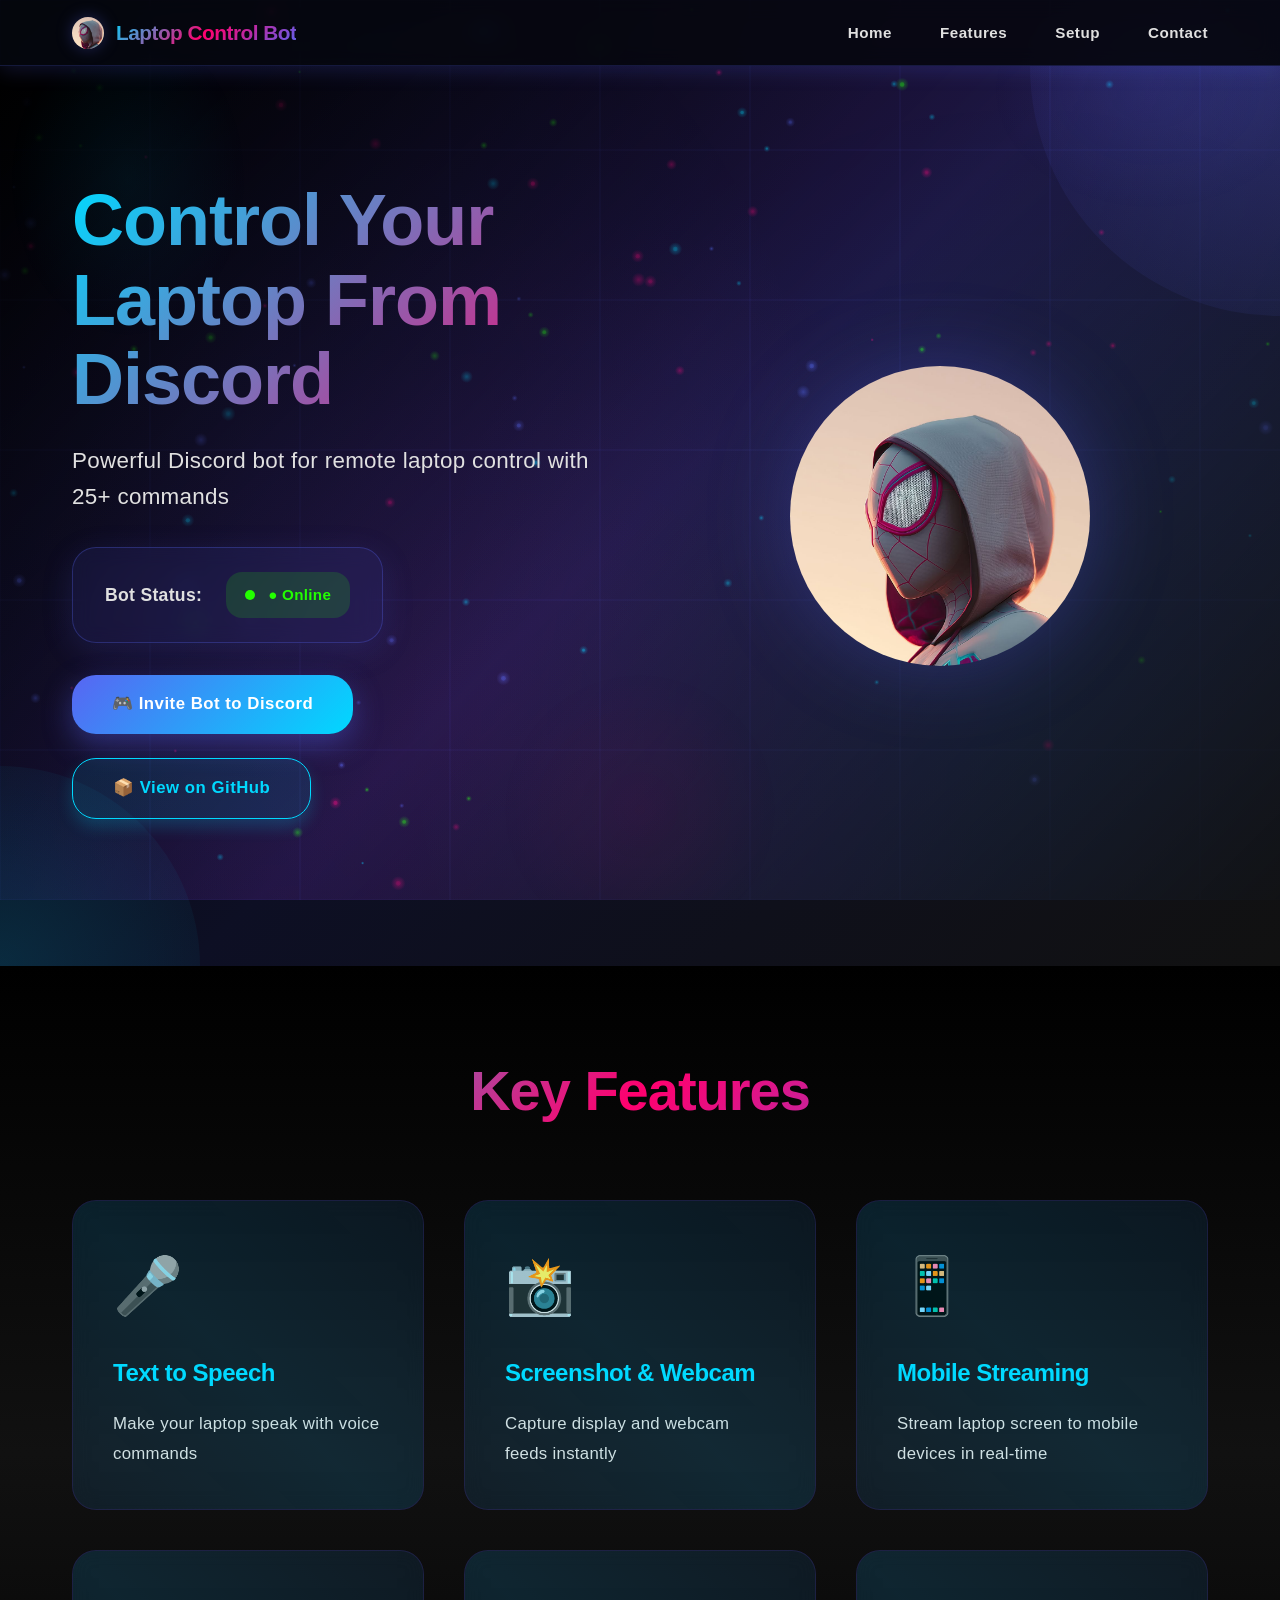
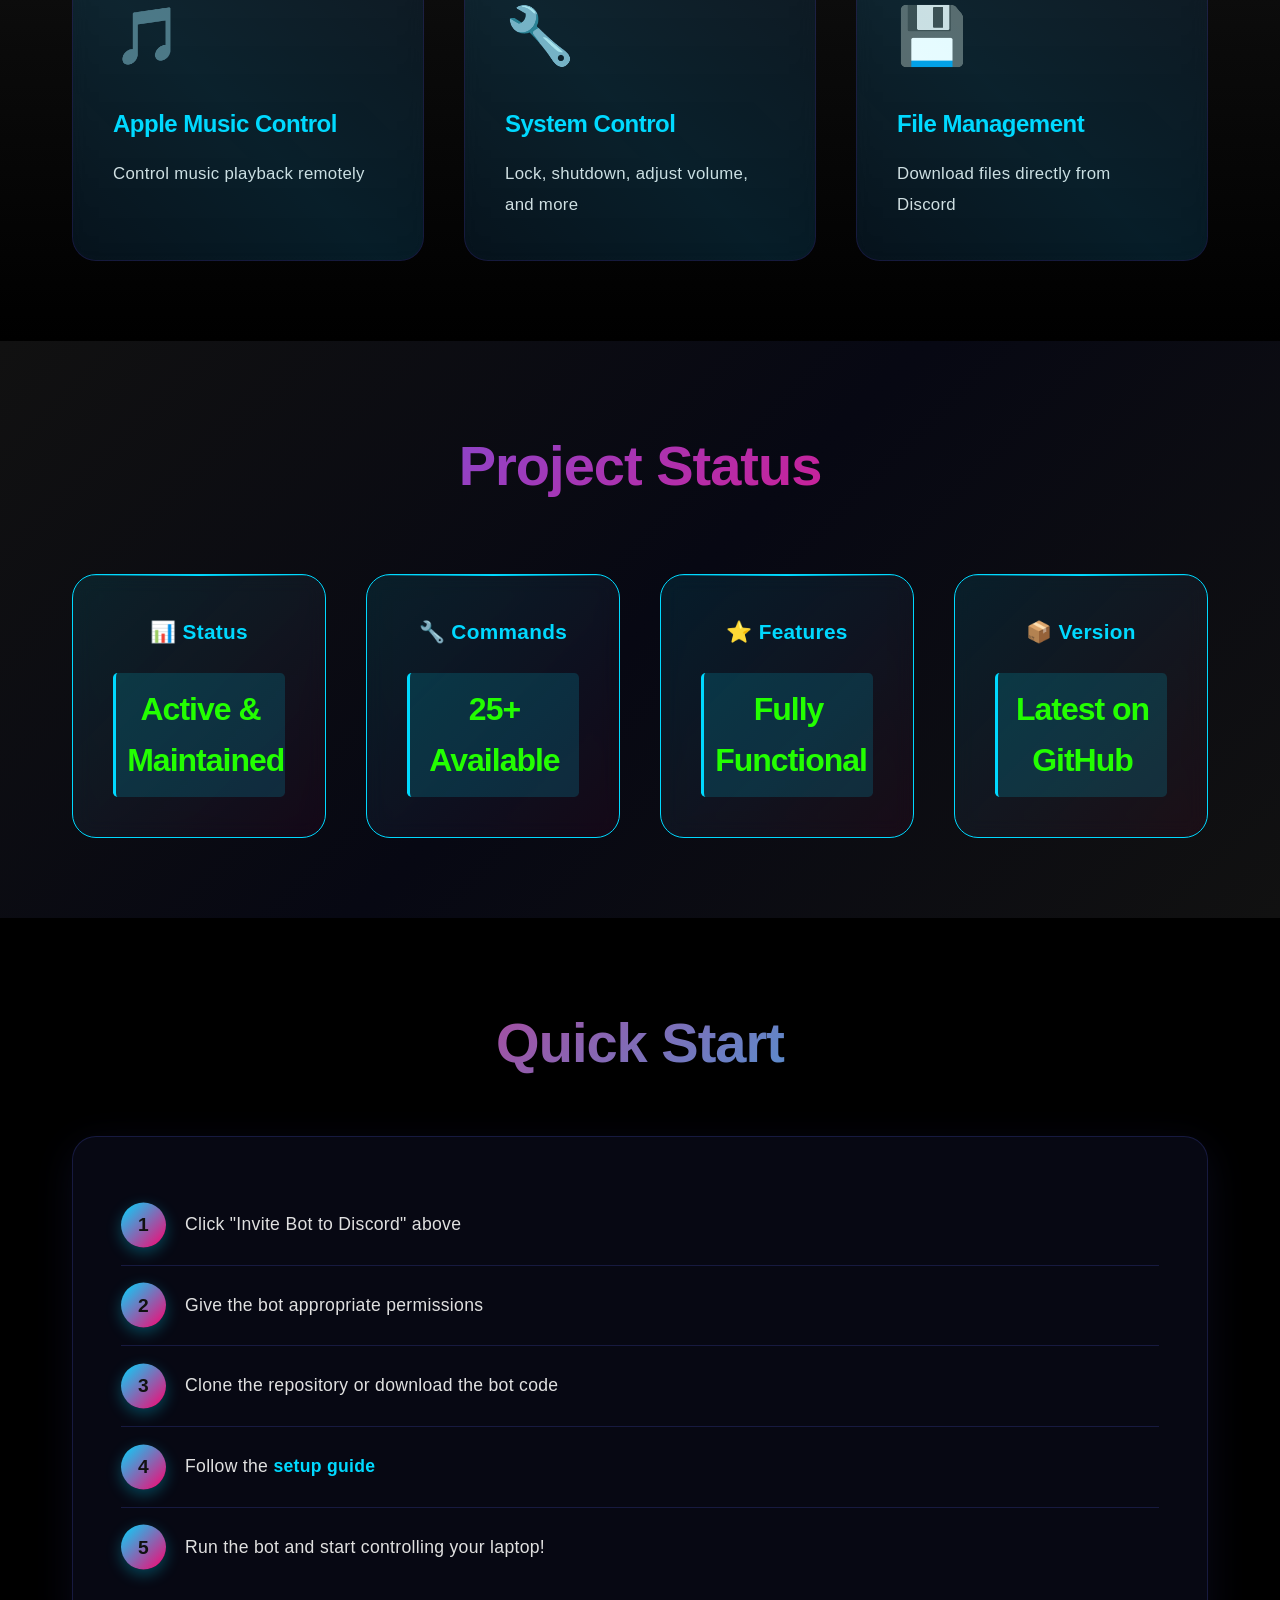
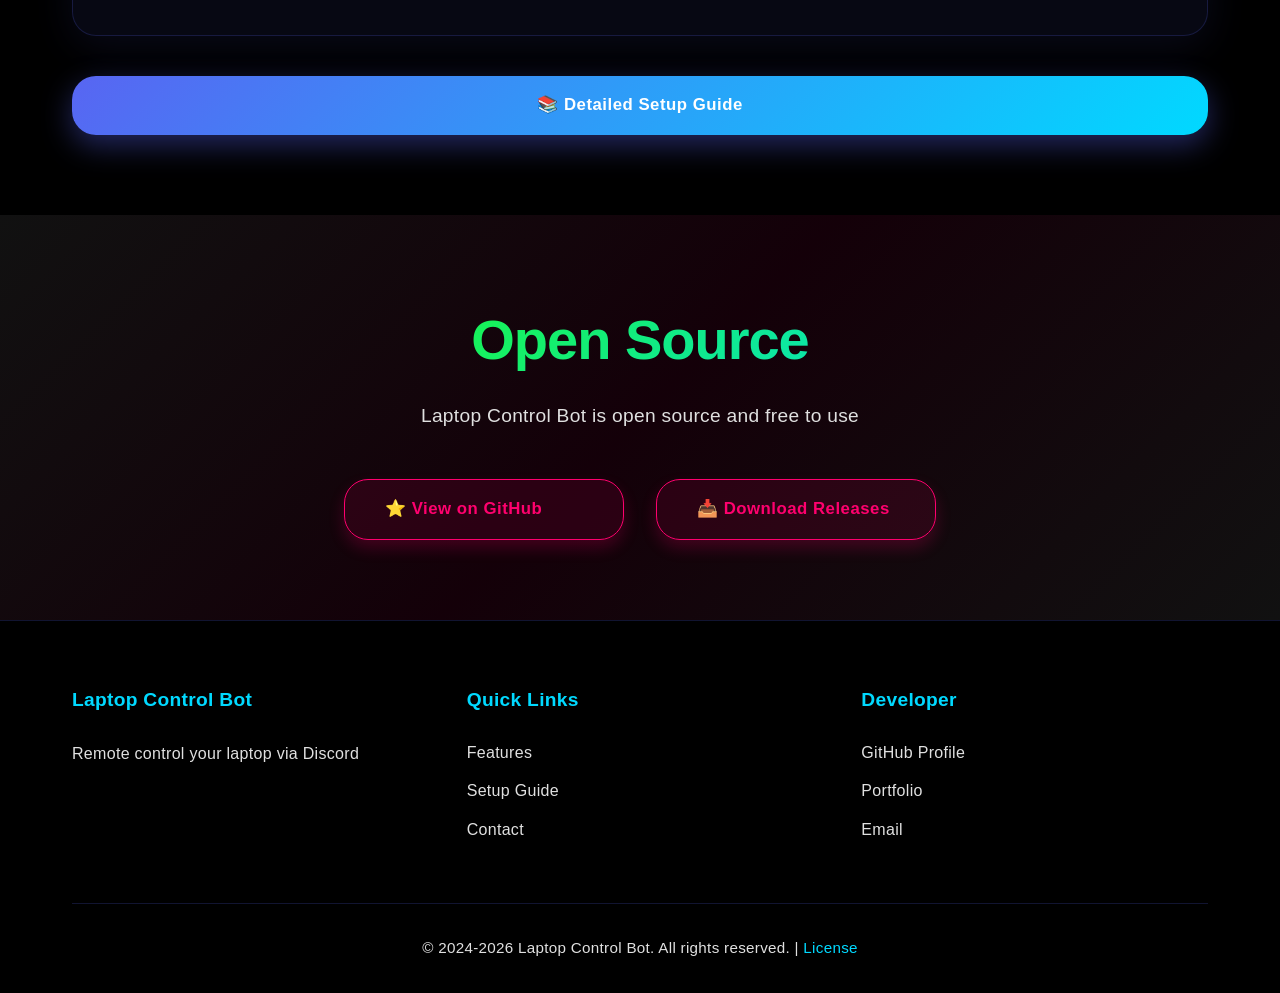
==== commit 79125fce: "added an custom-cursor" ====
--- a/index.html
+++ b/index.html
@@ -7,6 +7,7 @@
     <link rel="stylesheet" href="css/styles.css">
     <link rel="stylesheet" href="css/pages.css">
     <script src="js/animated-background.js" defer></script>
+    <script src="js/custom-cursor.js" defer></script>
     <meta name="description" content="Control your laptop remotely via Discord. 25+ commands for system control, streaming, screenshots, and more.">
 </head>
 <body>
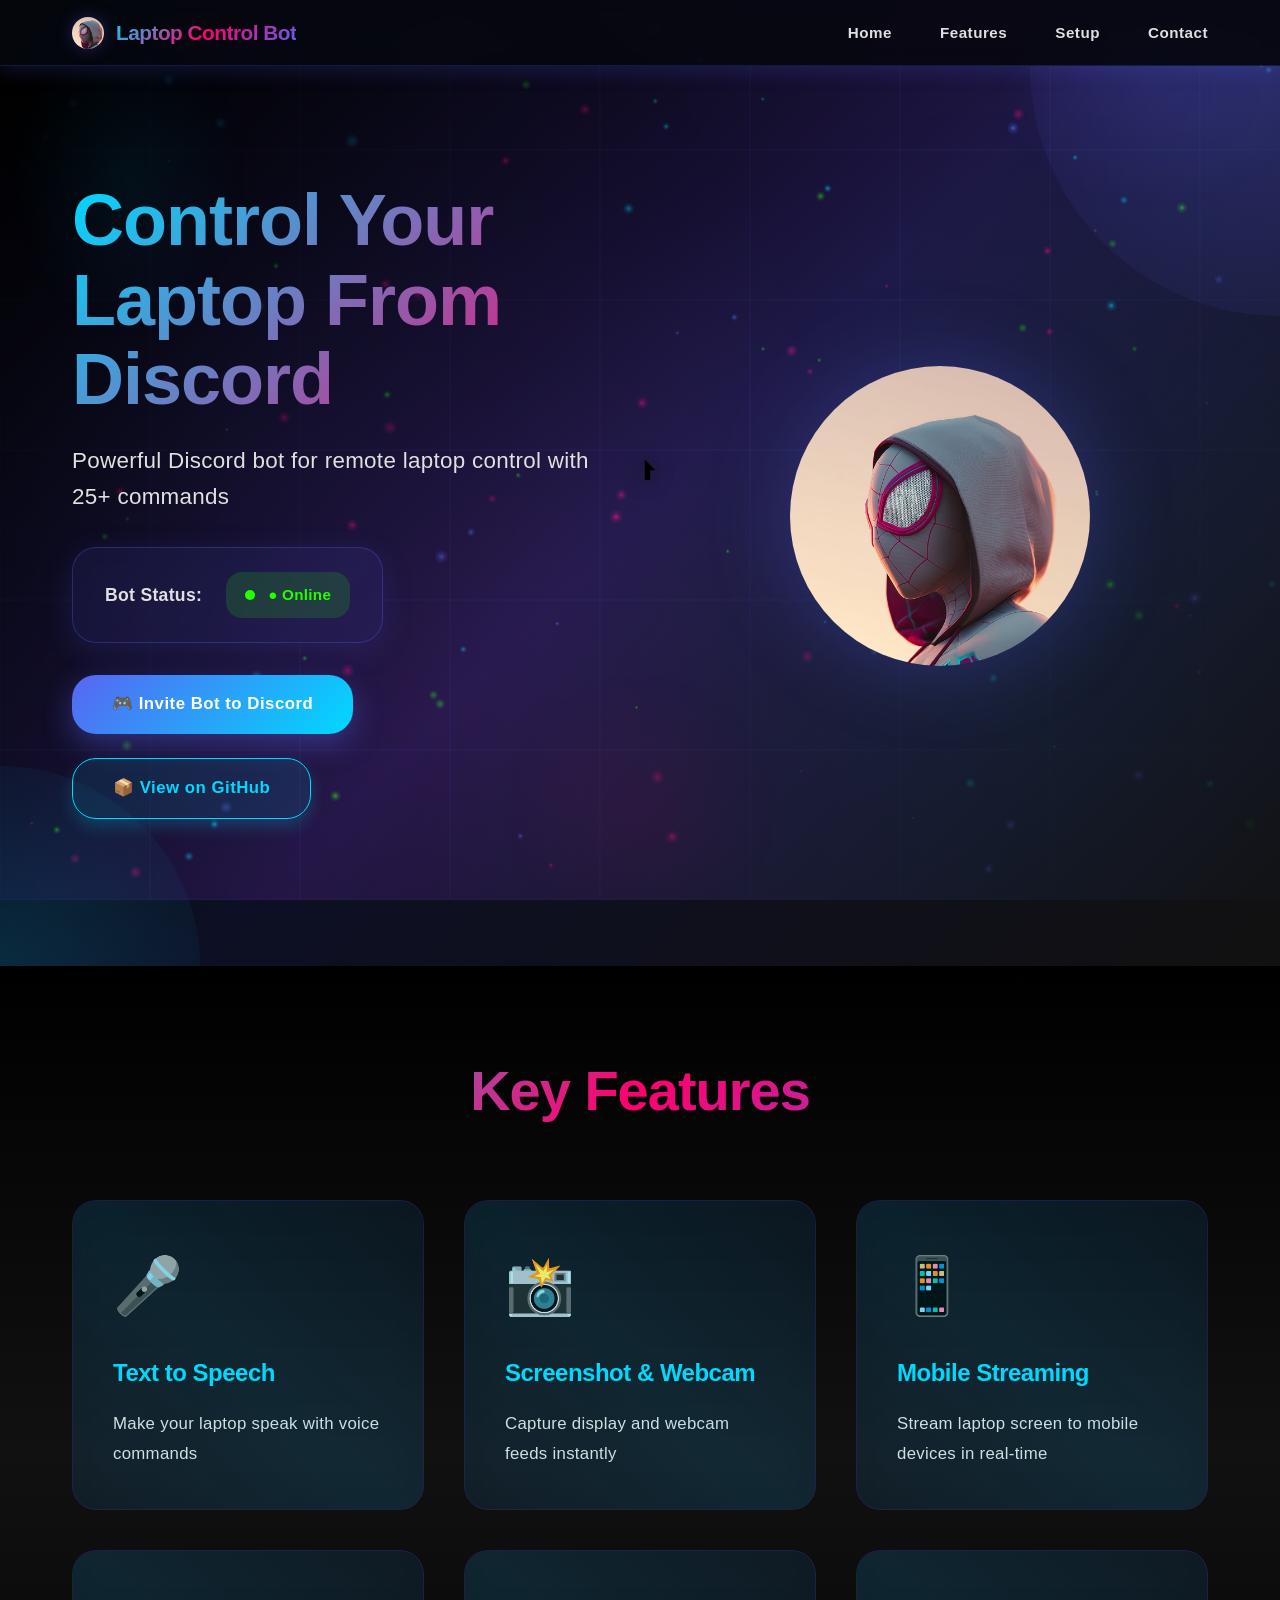
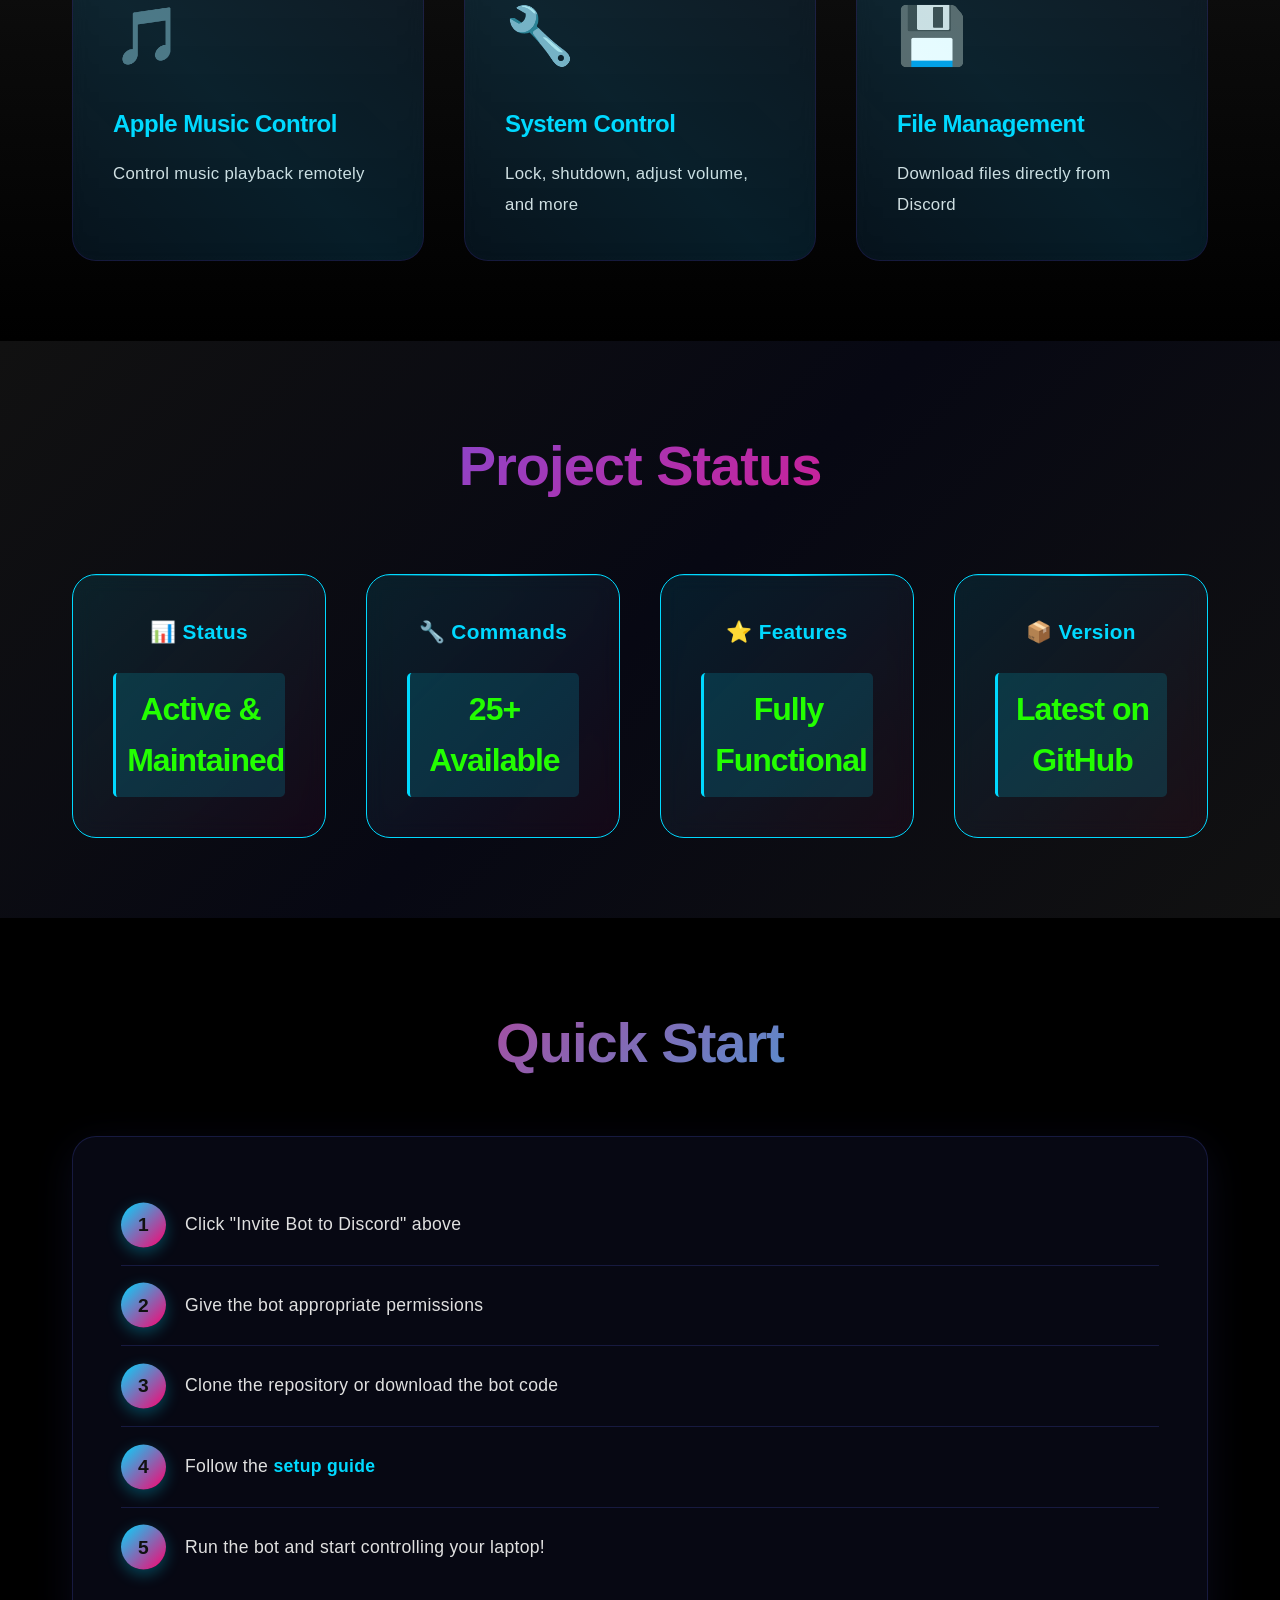
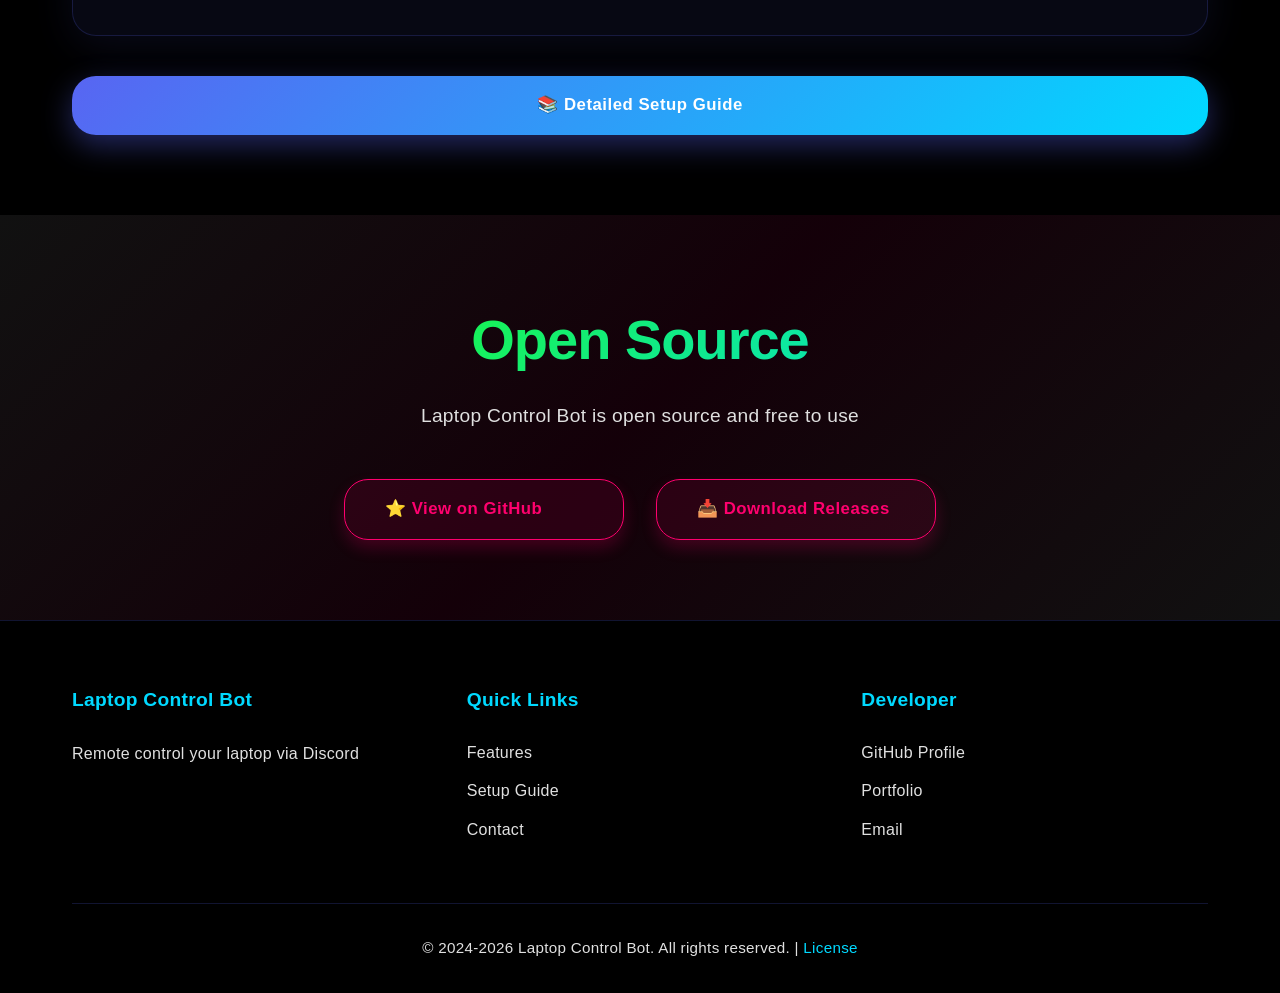
==== commit 22b0c029: "new cursor" ====
--- a/index.html
+++ b/index.html
@@ -6,11 +6,18 @@
     <title>Laptop Control Bot - Discord Bot for Remote Control</title>
     <link rel="stylesheet" href="css/styles.css">
     <link rel="stylesheet" href="css/pages.css">
+    <link rel="stylesheet" href="css/cursor.css">
     <script src="js/animated-background.js" defer></script>
-    <script src="js/custom-cursor.js" defer></script>
+    <script src="js/cursor.js" defer></script>
     <meta name="description" content="Control your laptop remotely via Discord. 25+ commands for system control, streaming, screenshots, and more.">
 </head>
 <body>
+    <!-- Custom Cursor -->
+    <div class="cursor">
+        <svg viewBox="0 0 10 20" xmlns="http://www.w3.org/2000/svg" class="cursor-shape">
+            <path d="M 0 0 L 10 10 L 5 10 L 5 20 L 0 20 Z" fill="#000000" stroke="#000000" stroke-width="0.5" stroke-linejoin="round"/>
+        </svg>
+    </div>
     <!-- Navigation -->
     <nav class="navbar">
         <div class="container">
--- a/css/cursor.css
+++ b/css/cursor.css
@@ -0,0 +1,60 @@
+/* Cursor wrapper */
+.cursor {
+    position: fixed;
+    top: 0;
+    left: 0;
+    width: 20px;
+    height: 20px;
+    pointer-events: none;
+    z-index: 9999;
+    transform: translate(-50%, -50%);
+}
+
+/* SVG cursor shape */
+.cursor-shape {
+    width: 100%;
+    height: 100%;
+    filter: drop-shadow(0 0 10px rgba(0, 0, 0, 0.6));
+    /* Black glow */
+}
+
+/* Hide default cursor on body */
+body {
+    cursor: none;
+}
+
+/* Ensure links and buttons show the custom cursor pointer if needed, 
+   but generally we want the custom cursor everywhere. 
+   If elements force a cursor, we might need to override. */
+a,
+button,
+.btn,
+input,
+select,
+textarea {
+    cursor: none;
+}
+
+/* --- Mobile Override --- */
+/* Hide custom cursor completely on mobile/tablets */
+@media (max-width: 768px) {
+    .cursor {
+        display: none !important;
+    }
+
+    body {
+        cursor: auto !important;
+    }
+
+    a,
+    button,
+    .btn {
+        cursor: pointer !important;
+    }
+
+    input,
+    select,
+    textarea {
+        cursor: text !important;
+    }
+}
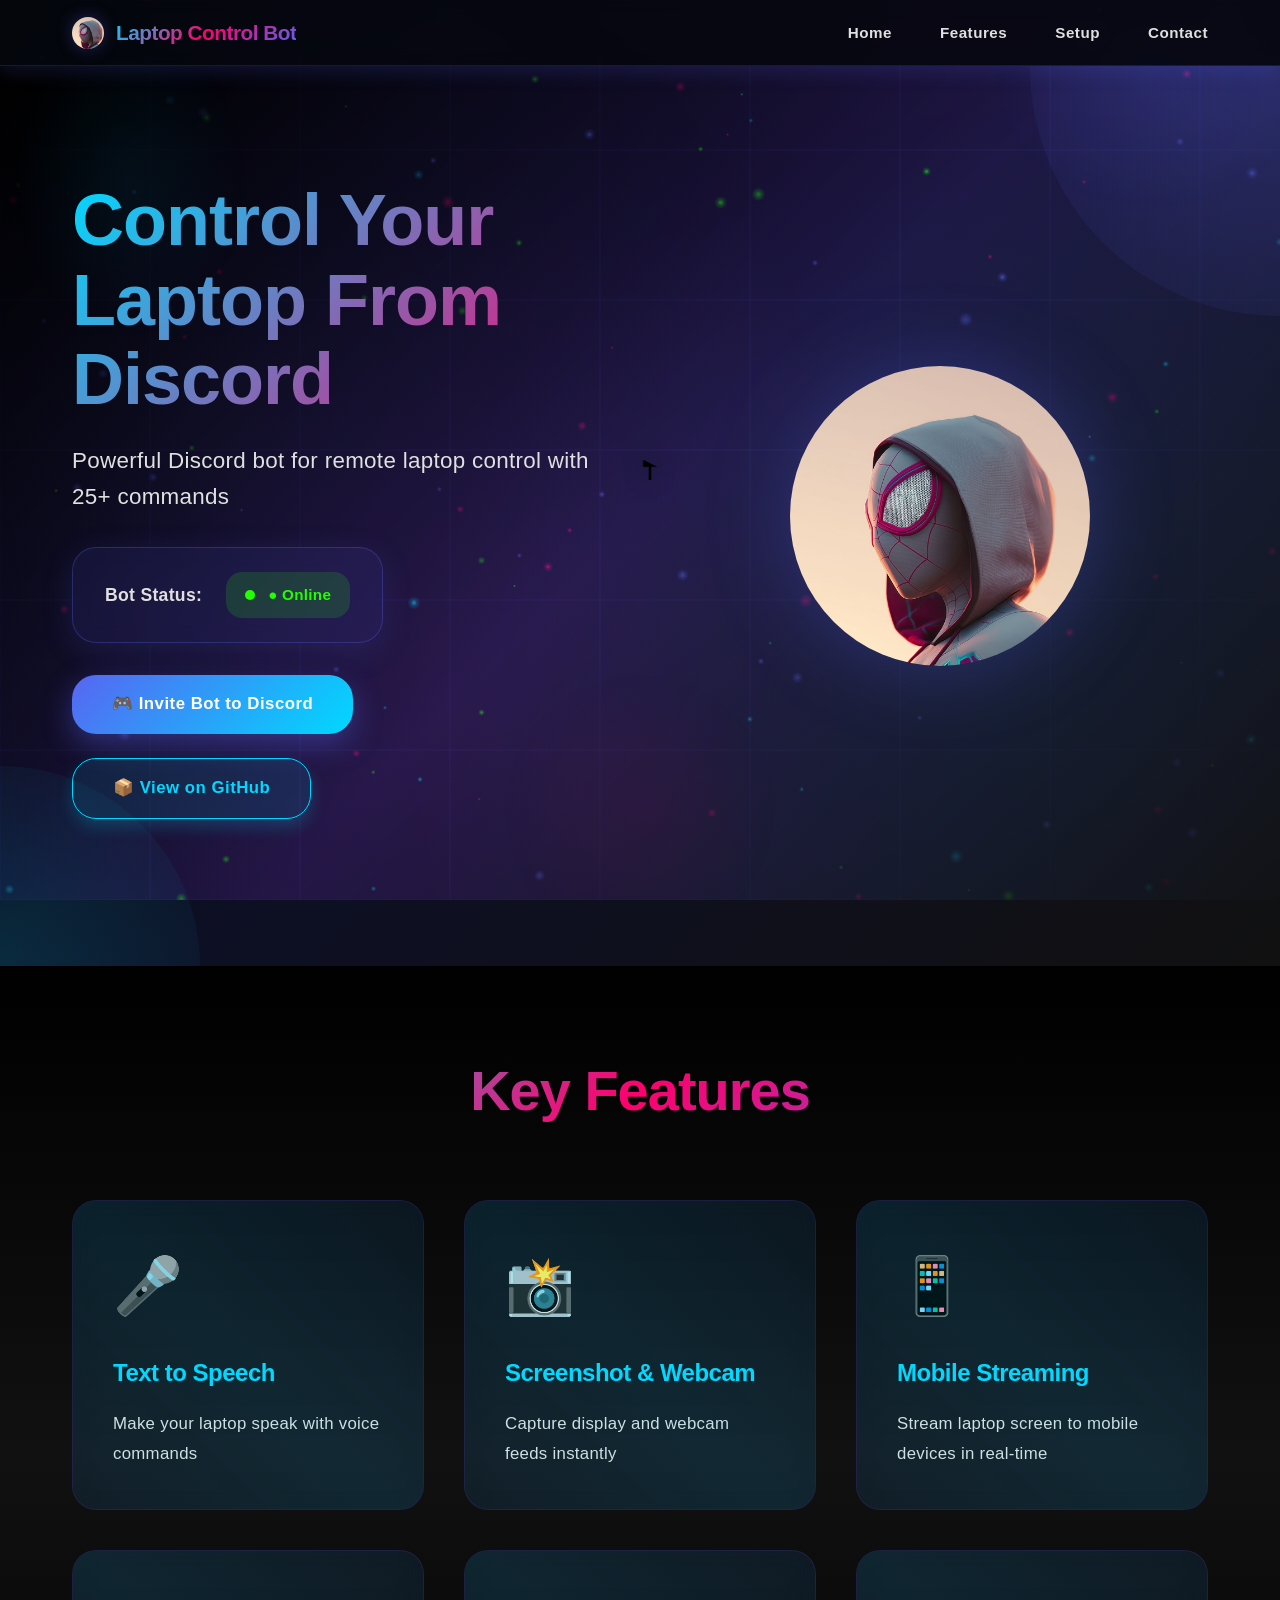
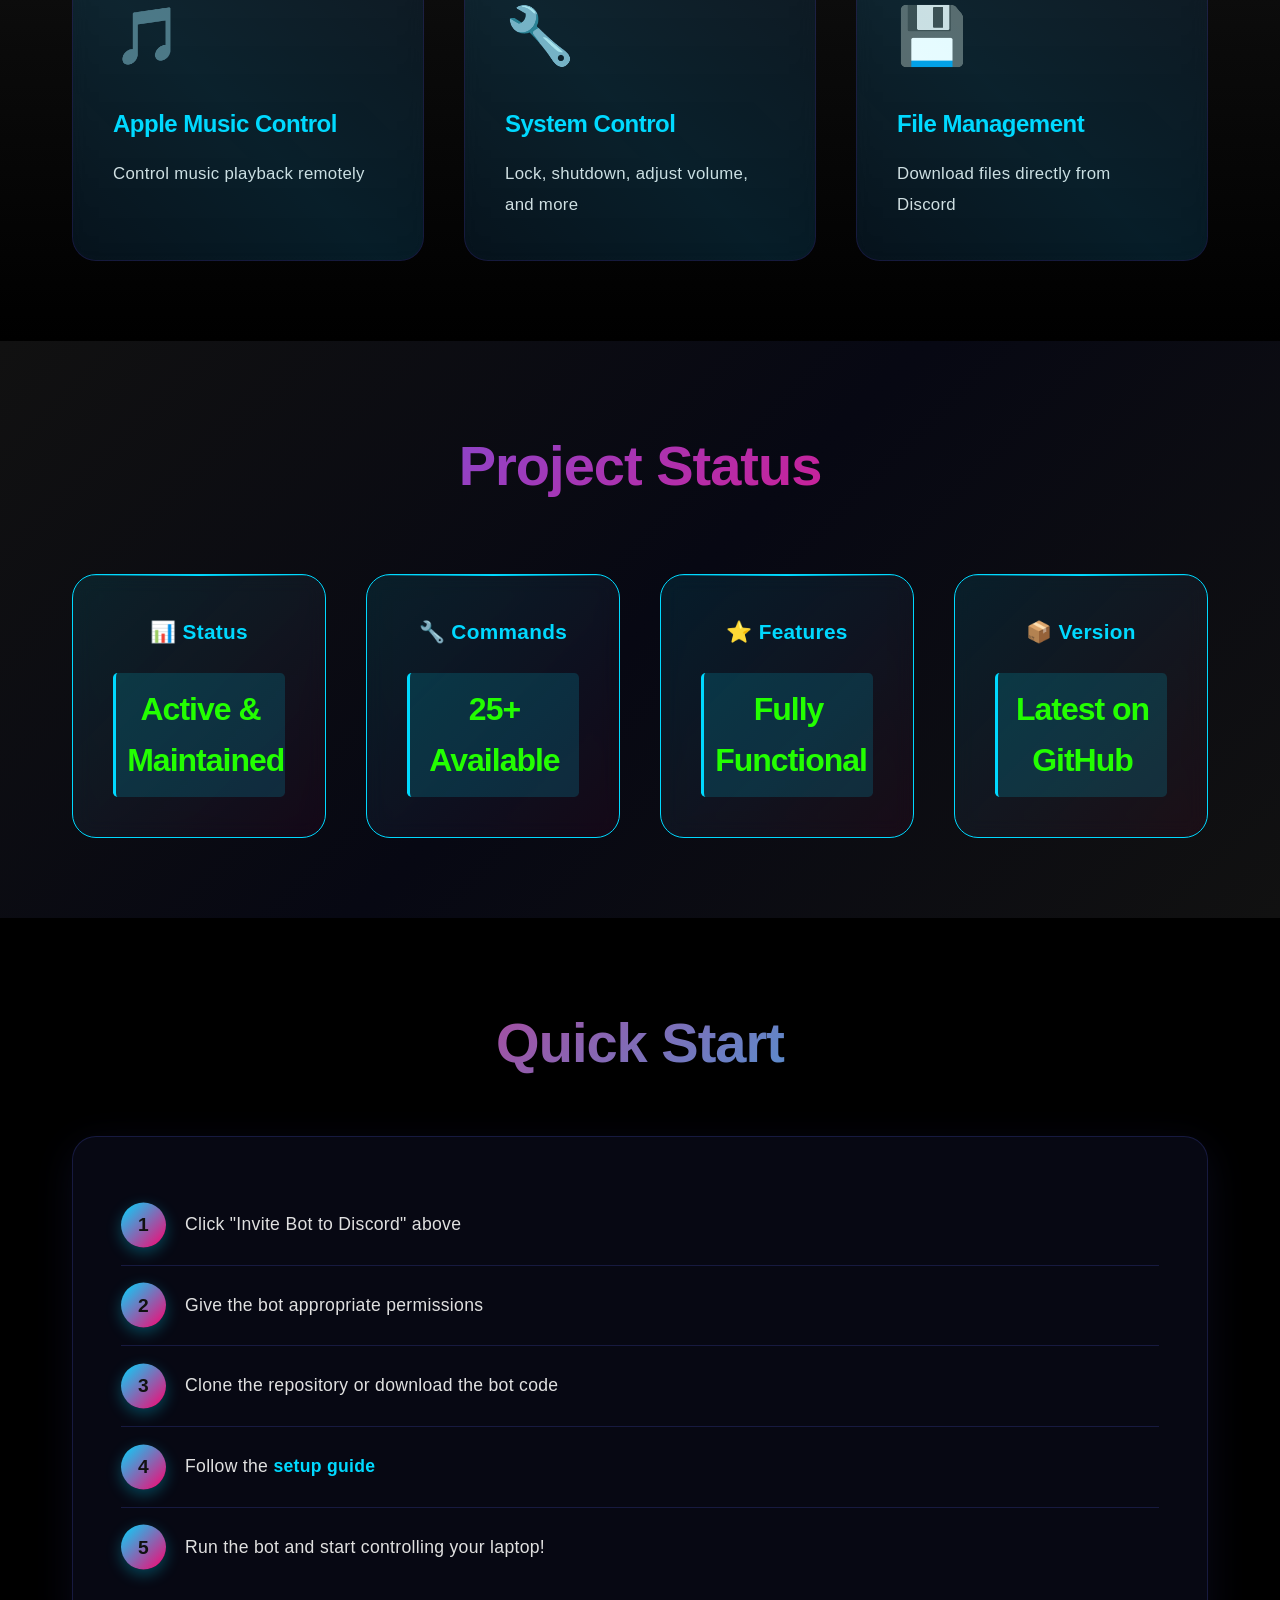
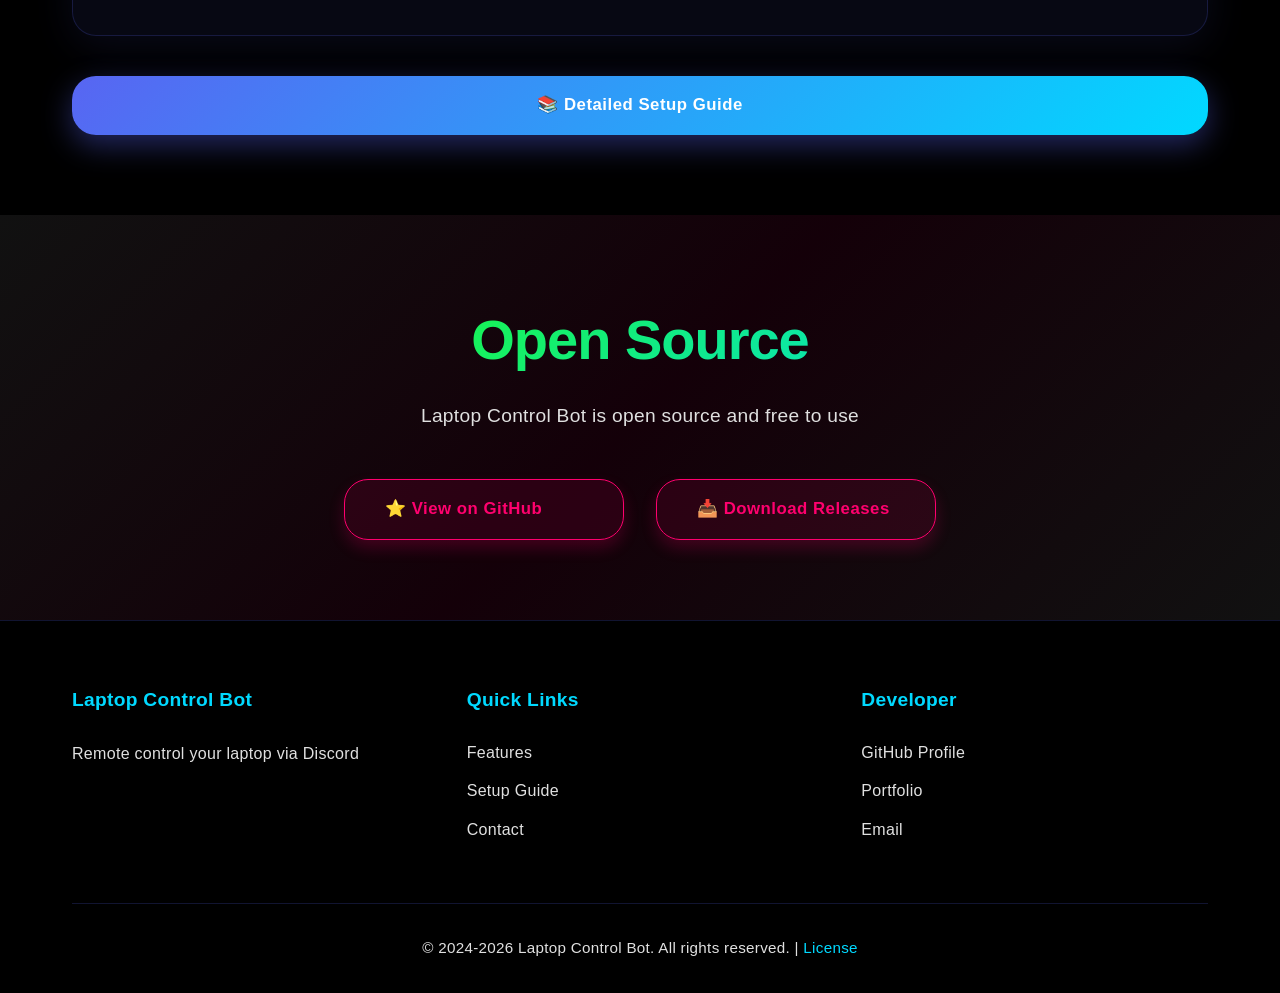
==== commit afa76940: "c1.1" ====
--- a/index.html
+++ b/index.html
@@ -14,8 +14,8 @@
 <body>
     <!-- Custom Cursor -->
     <div class="cursor">
-        <svg viewBox="0 0 10 20" xmlns="http://www.w3.org/2000/svg" class="cursor-shape">
-            <path d="M 0 0 L 10 10 L 5 10 L 5 20 L 0 20 Z" fill="#000000" stroke="#000000" stroke-width="0.5" stroke-linejoin="round"/>
+        <svg viewBox="0 0 12 18" xmlns="http://www.w3.org/2000/svg" class="cursor-shape">
+            <path d="M 0 0 L 12 6 L 7 6 L 7 18 L 5 18 L 5 6 L 0 6 Z" fill="#000000" stroke="#000000" stroke-width="0.3" stroke-linejoin="round" stroke-linecap="round"/>
         </svg>
     </div>
     <!-- Navigation -->
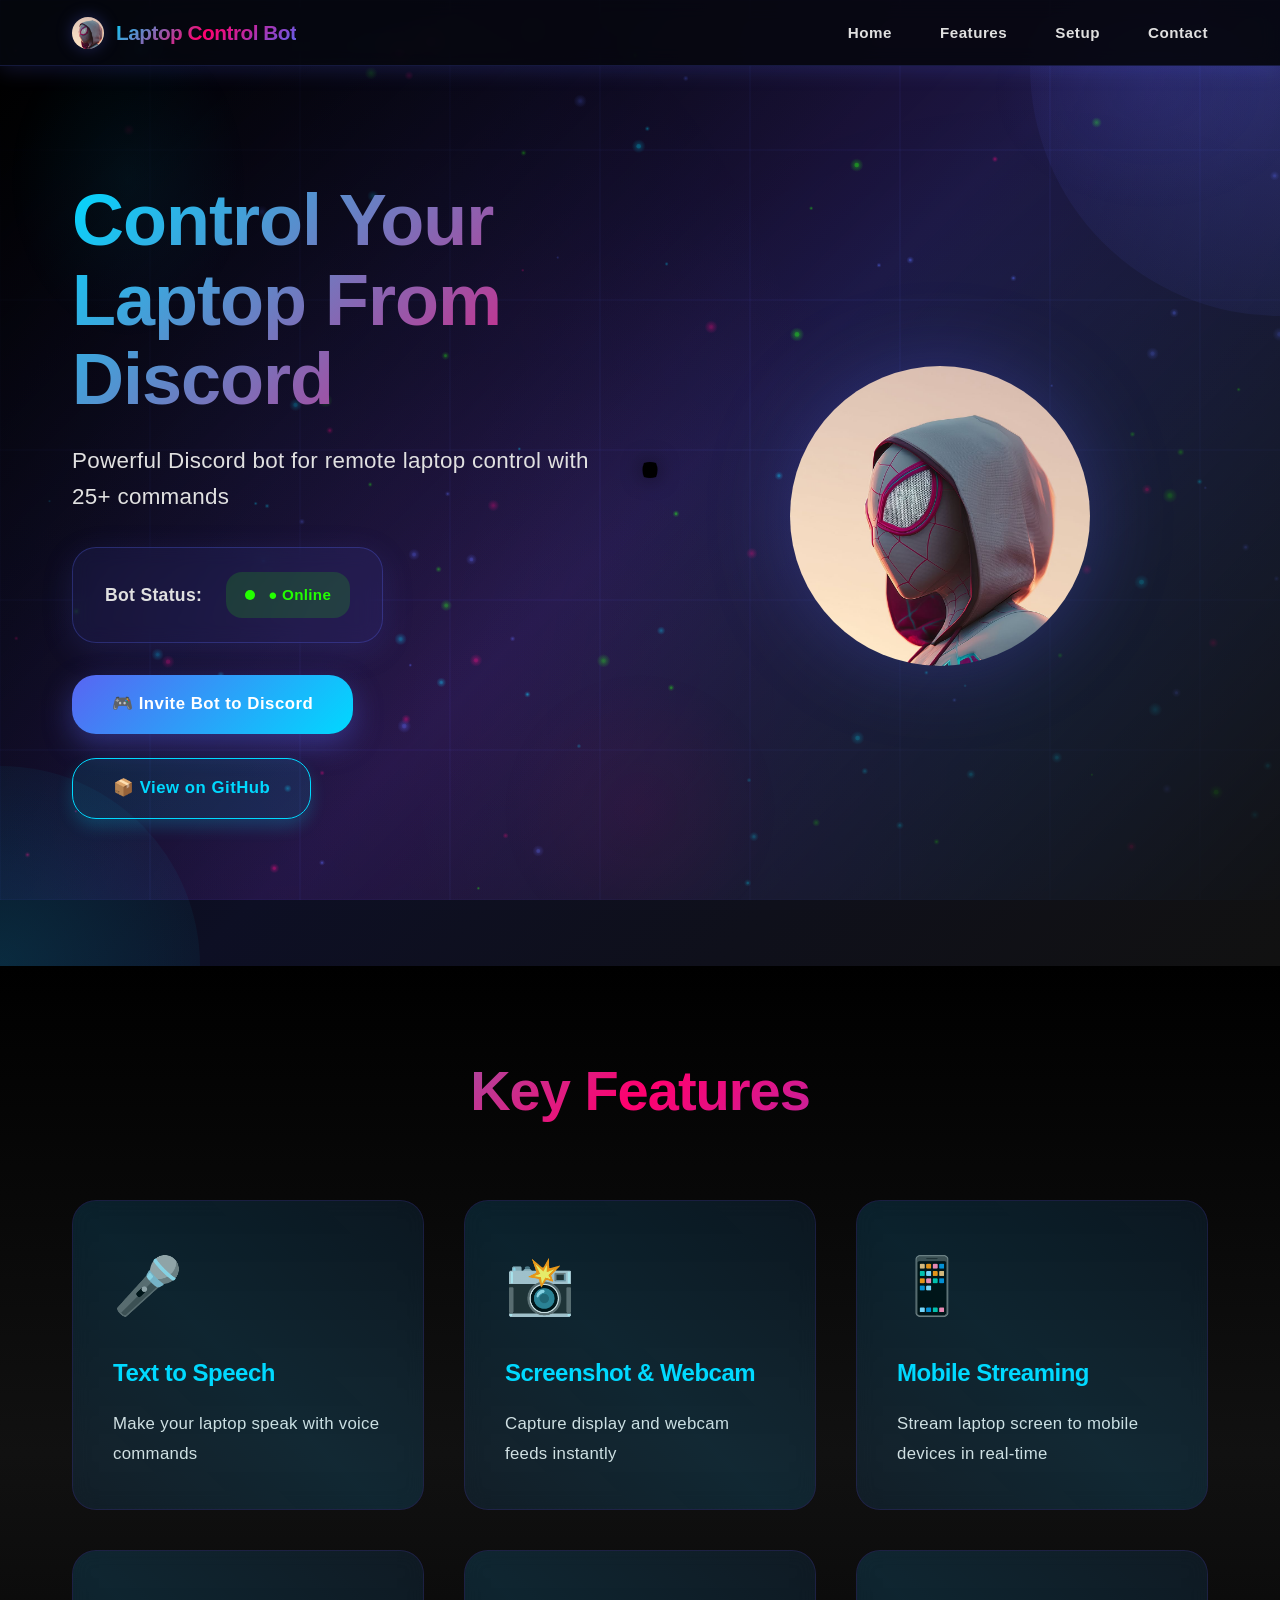
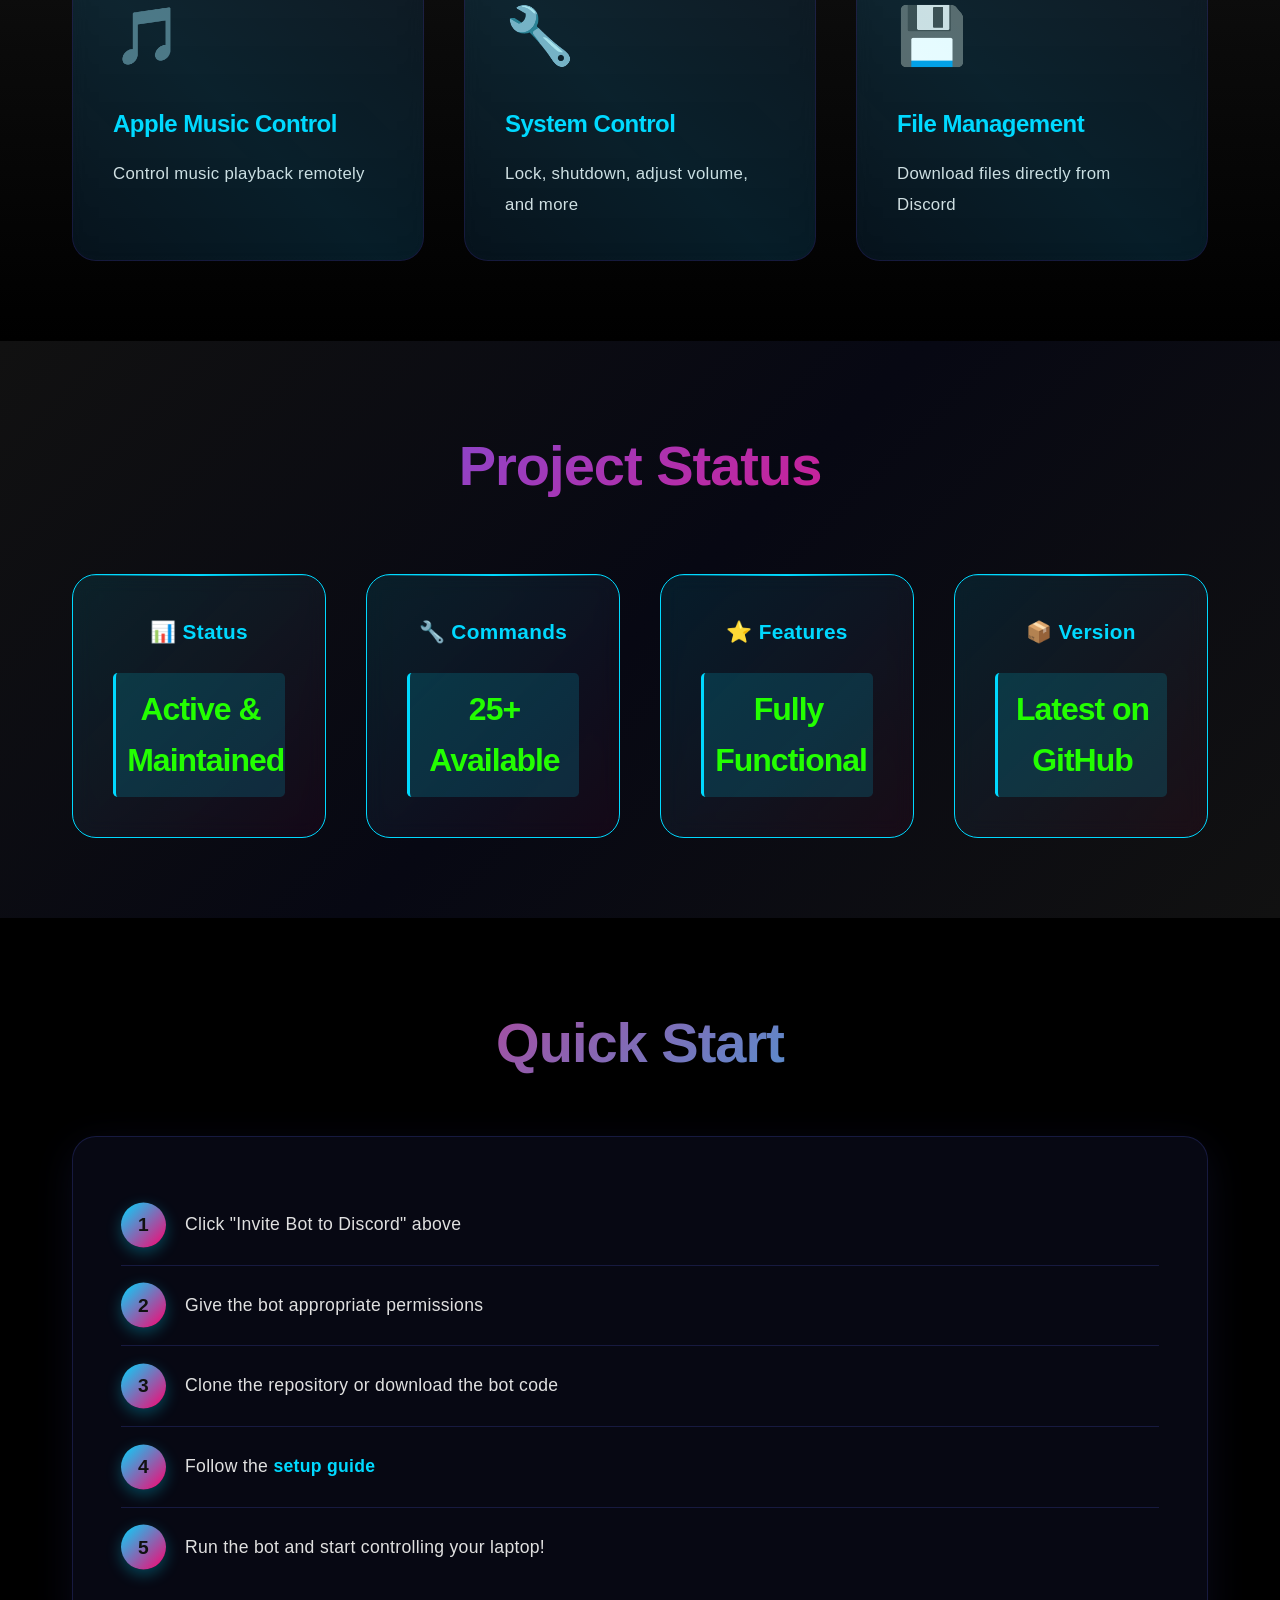
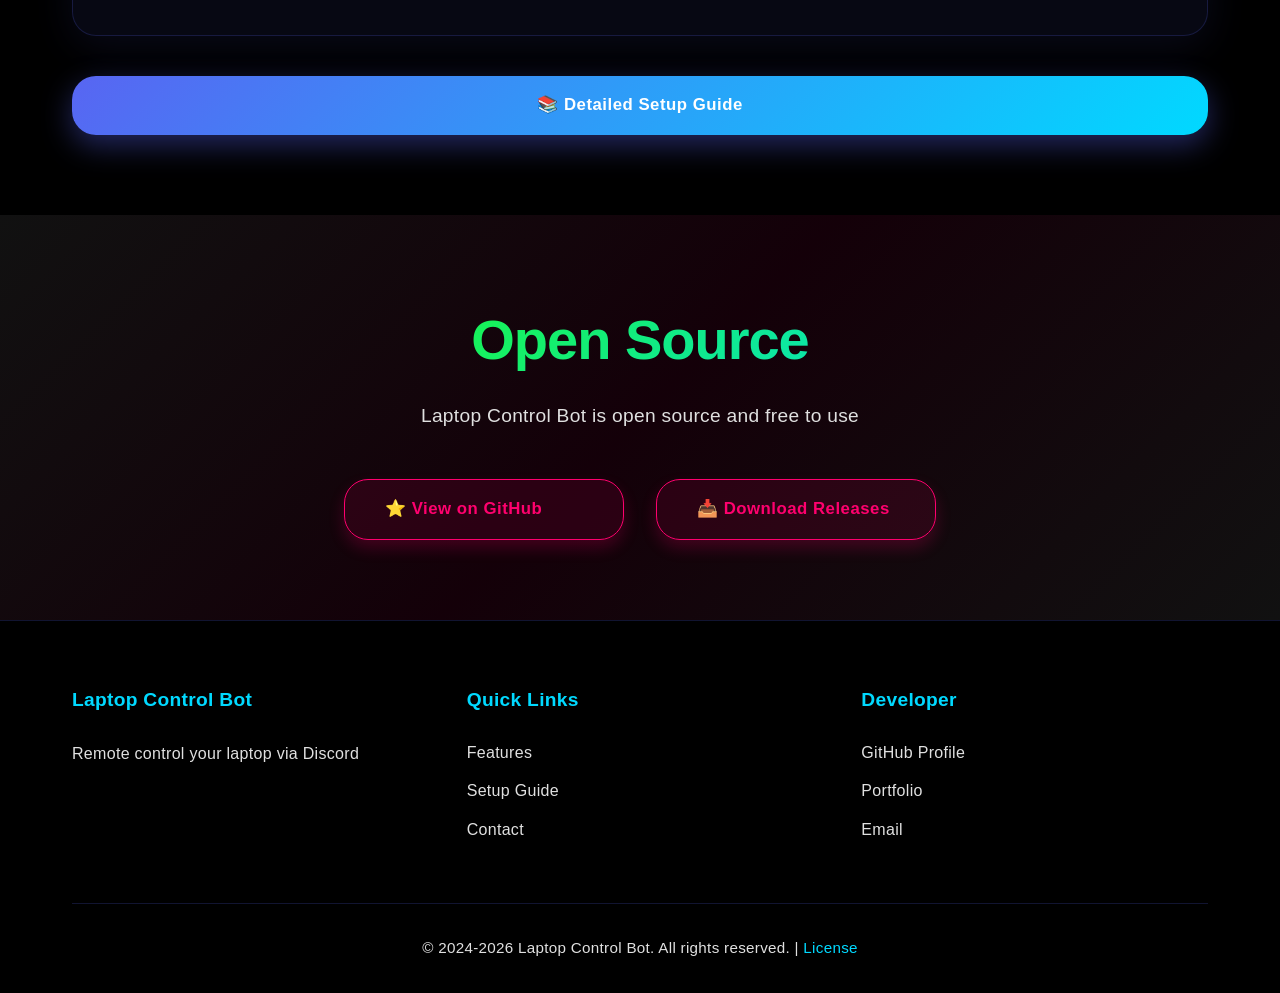
==== commit b1eedef6: "c1.2" ====
--- a/index.html
+++ b/index.html
@@ -14,8 +14,8 @@
 <body>
     <!-- Custom Cursor -->
     <div class="cursor">
-        <svg viewBox="0 0 12 18" xmlns="http://www.w3.org/2000/svg" class="cursor-shape">
-            <path d="M 0 0 L 12 6 L 7 6 L 7 18 L 5 18 L 5 6 L 0 6 Z" fill="#000000" stroke="#000000" stroke-width="0.3" stroke-linejoin="round" stroke-linecap="round"/>
+        <svg viewBox="0 0 100 100" xmlns="http://www.w3.org/2000/svg" class="cursor-shape">
+            <path d="M20 15 Q50 5 80 15 Q95 50 80 85 Q50 95 20 85 Q5 50 20 15 Z" fill="#000000" stroke="#000000" stroke-width="0.5" stroke-linejoin="round" stroke-linecap="round"/>
         </svg>
     </div>
     <!-- Navigation -->
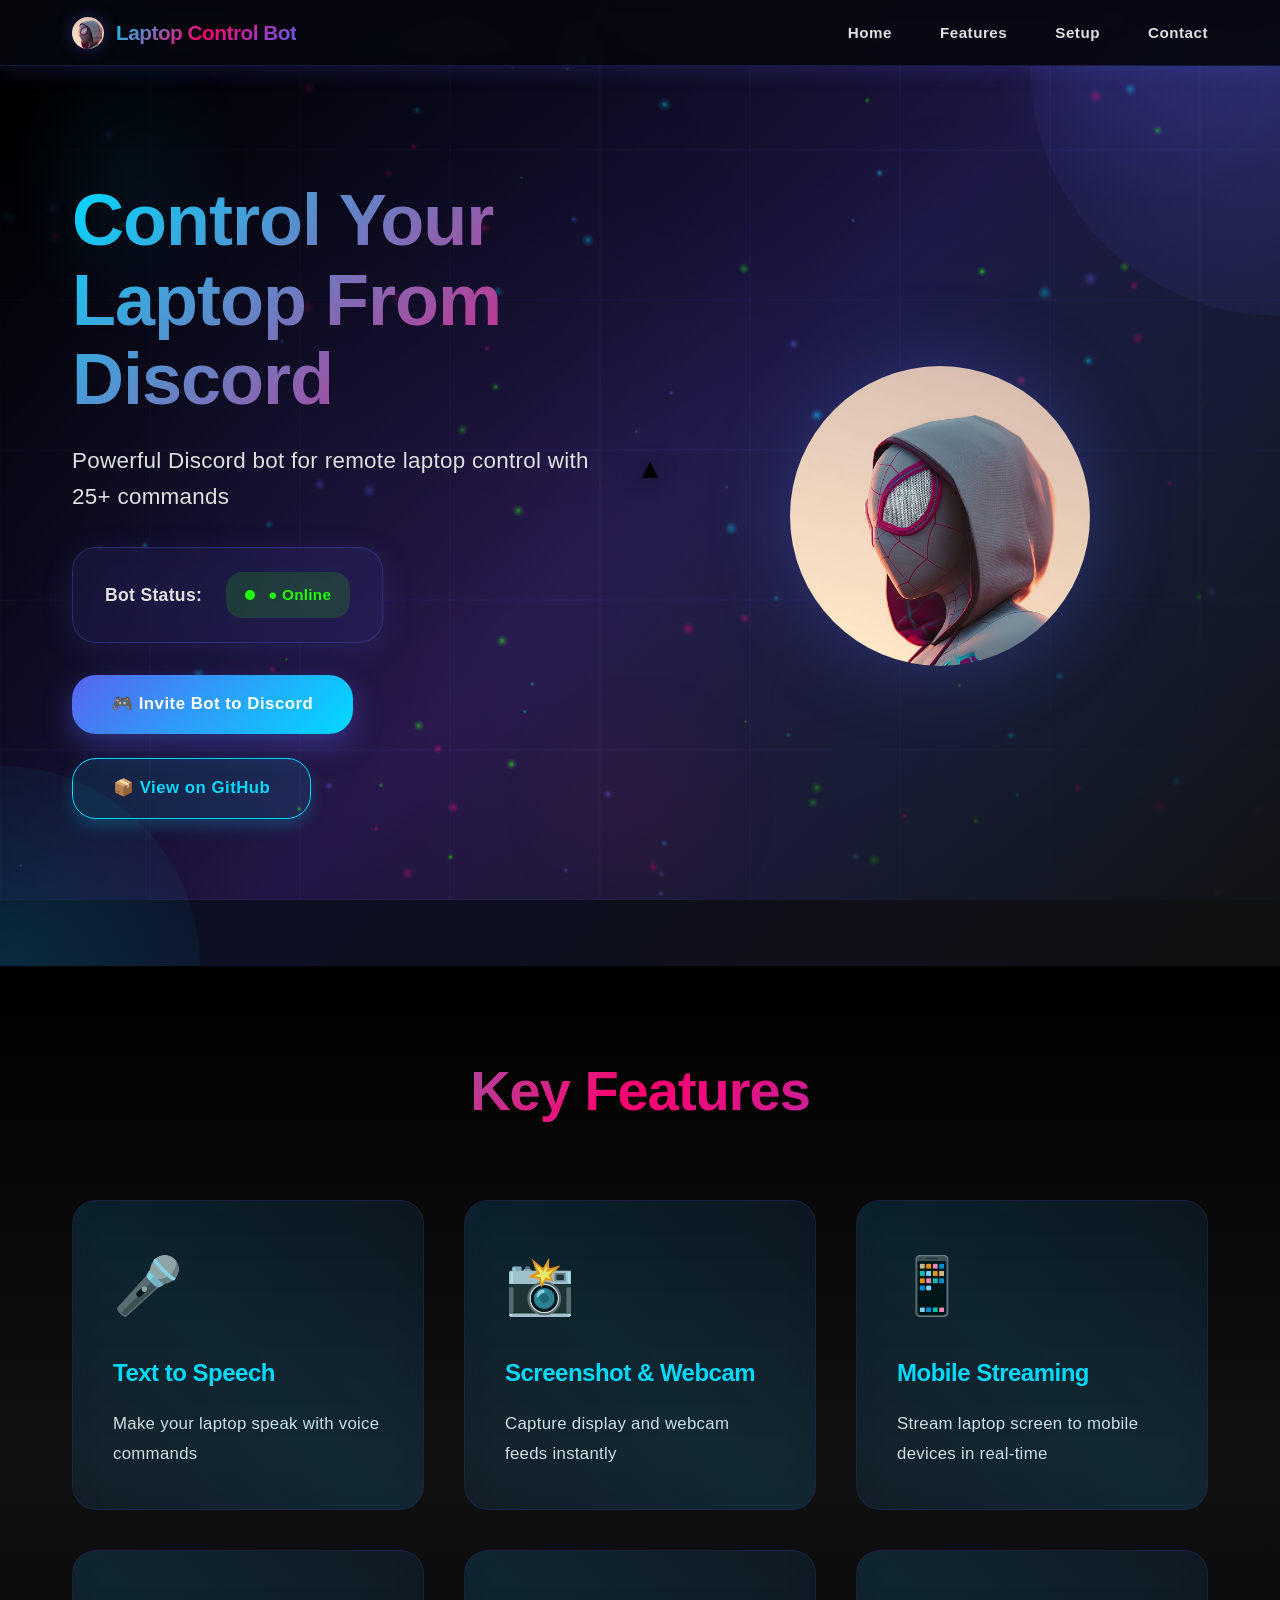
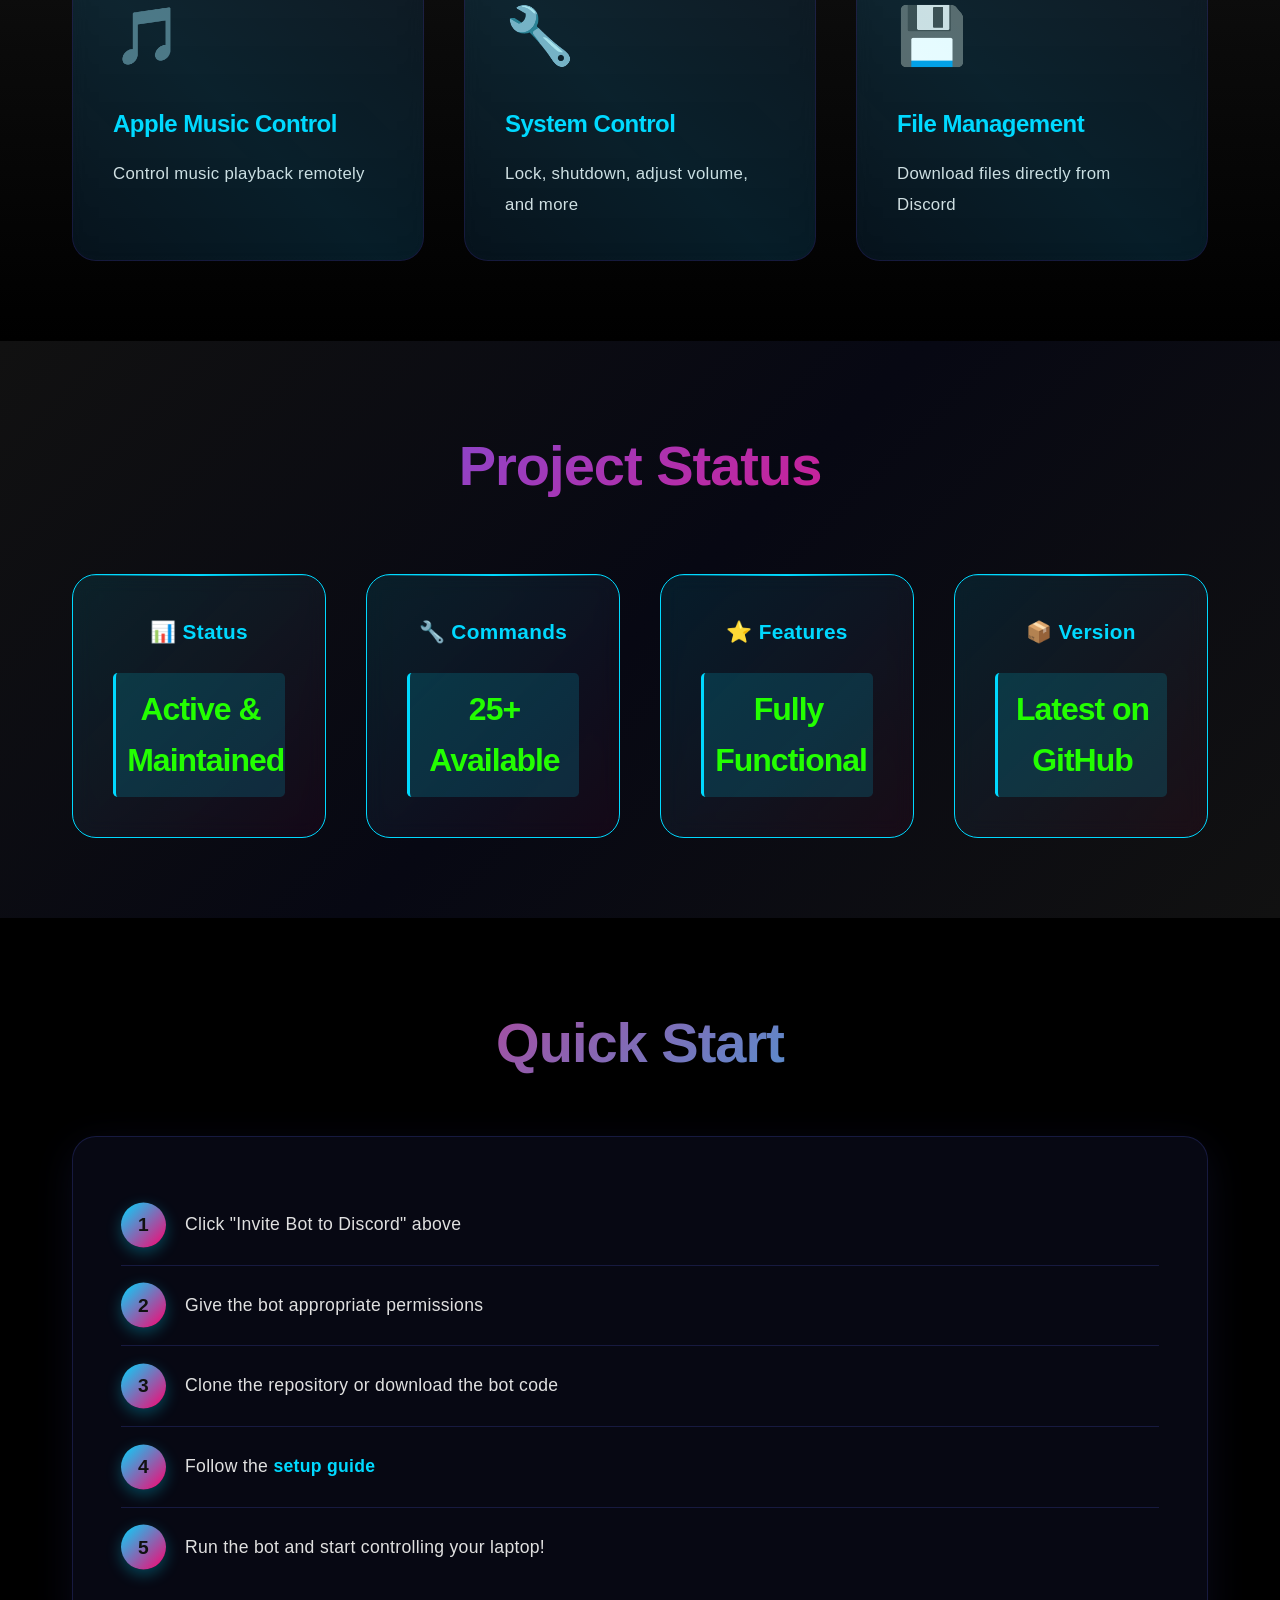
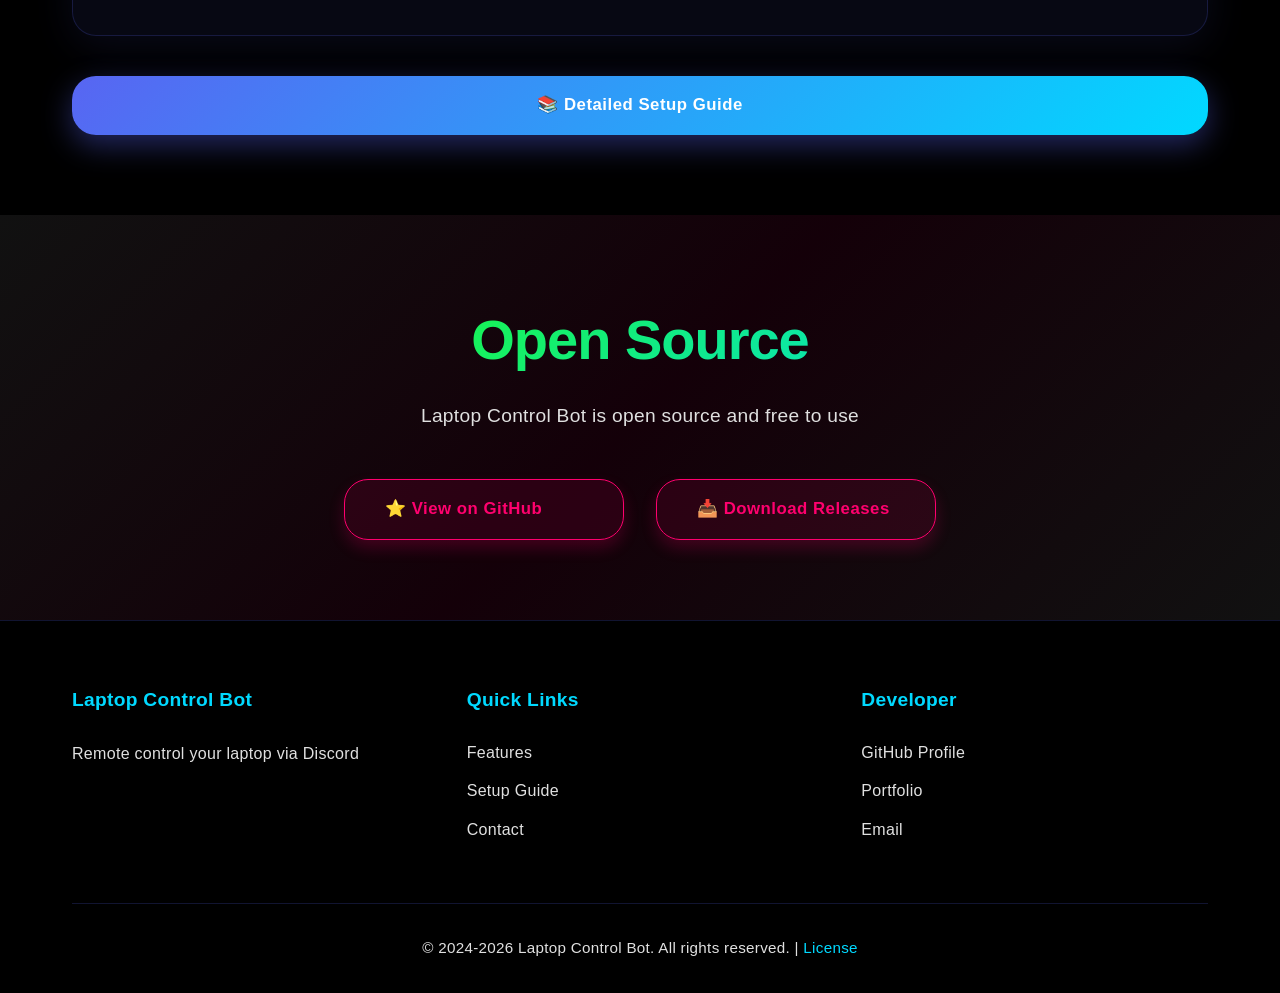
==== commit f6e05b69: "c2" ====
--- a/index.html
+++ b/index.html
@@ -15,7 +15,7 @@
     <!-- Custom Cursor -->
     <div class="cursor">
         <svg viewBox="0 0 100 100" xmlns="http://www.w3.org/2000/svg" class="cursor-shape">
-            <path d="M20 15 Q50 5 80 15 Q95 50 80 85 Q50 95 20 85 Q5 50 20 15 Z" fill="#000000" stroke="#000000" stroke-width="0.5" stroke-linejoin="round" stroke-linecap="round"/>
+            <path d="M50 10 L10 90 L90 90 Z" fill="#000000" stroke="#000000" stroke-width="0.8" stroke-linejoin="round" stroke-linecap="round"/>
         </svg>
     </div>
     <!-- Navigation -->
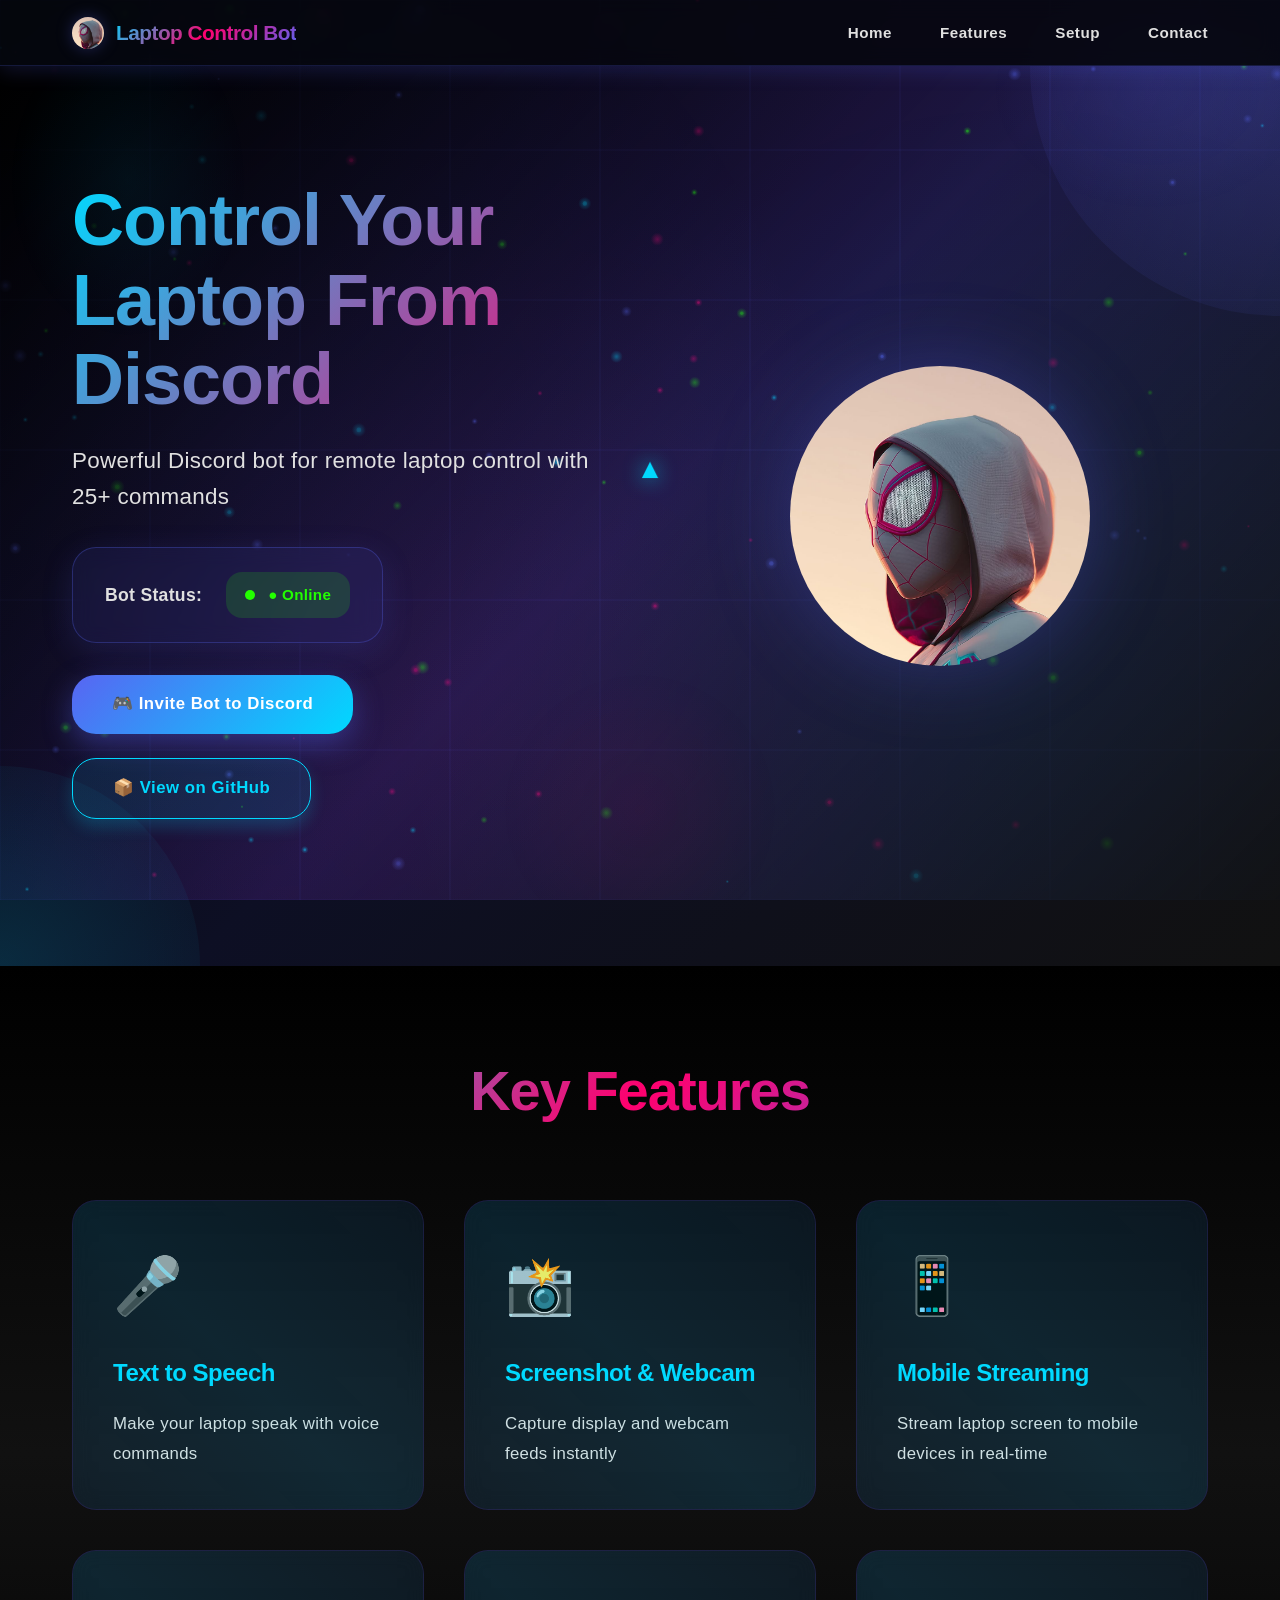
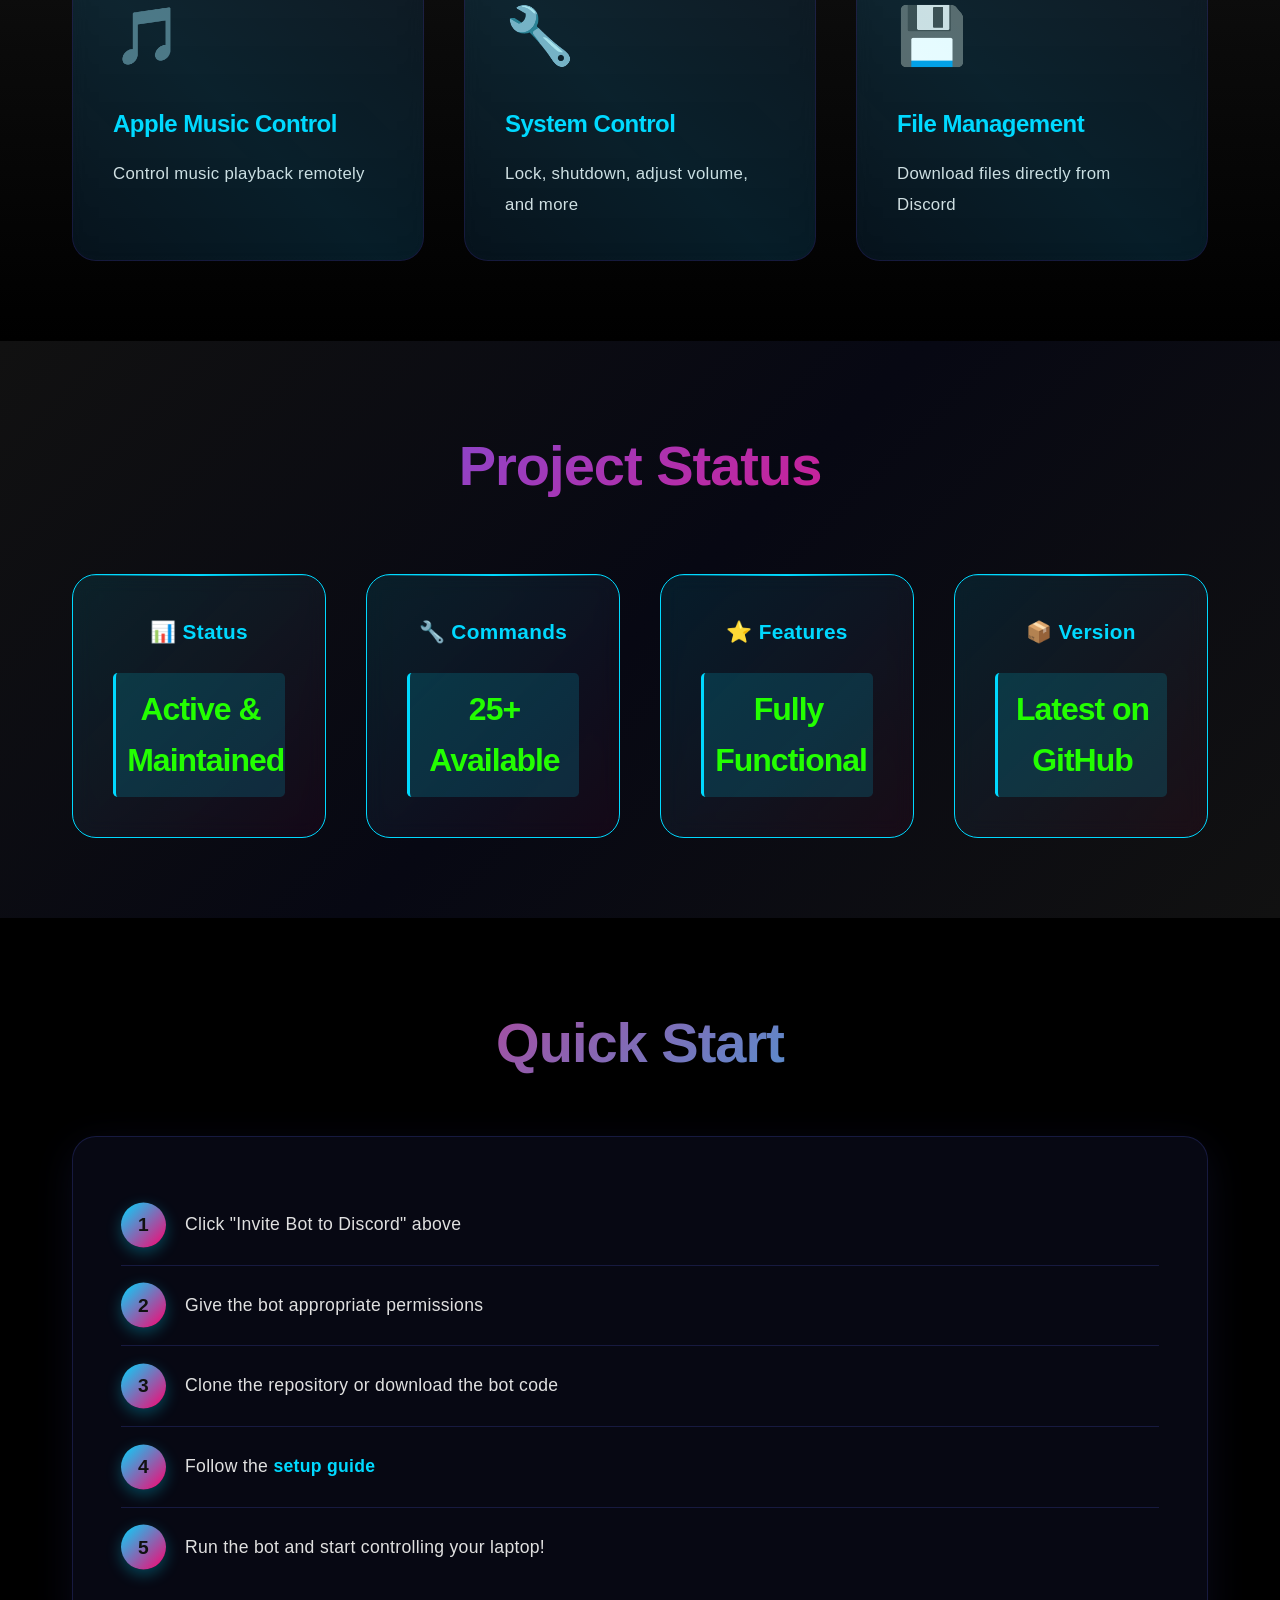
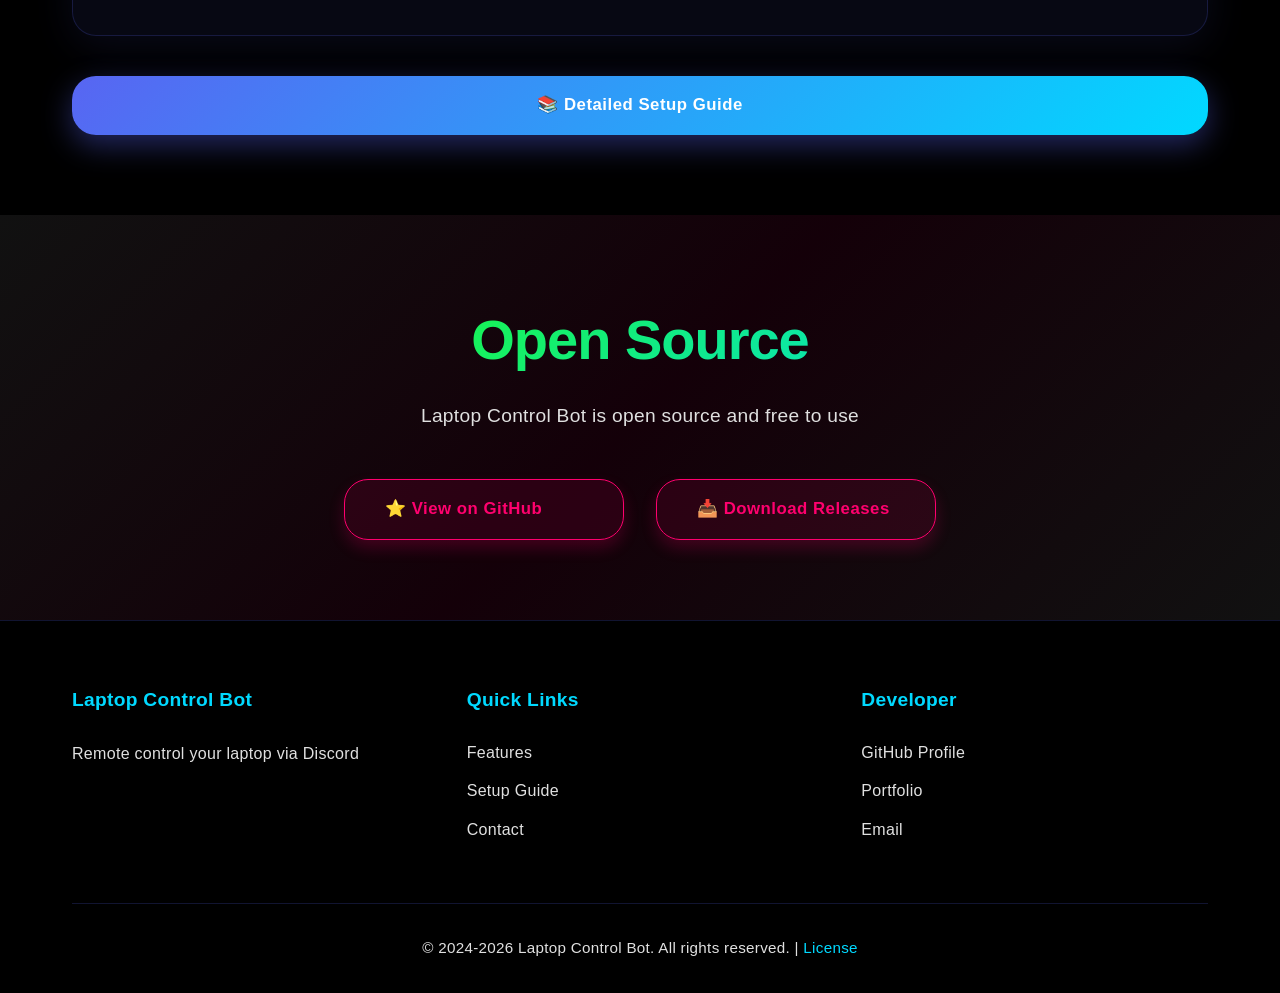
==== commit bf1dd628: "color of cursor" ====
--- a/index.html
+++ b/index.html
@@ -15,7 +15,7 @@
     <!-- Custom Cursor -->
     <div class="cursor">
         <svg viewBox="0 0 100 100" xmlns="http://www.w3.org/2000/svg" class="cursor-shape">
-            <path d="M50 10 L10 90 L90 90 Z" fill="#000000" stroke="#000000" stroke-width="0.8" stroke-linejoin="round" stroke-linecap="round"/>
+            <path d="M50 10 L10 90 L90 90 Z" fill="#00D9FF" stroke="#00D9FF" stroke-width="0.8" stroke-linejoin="round" stroke-linecap="round"/>
         </svg>
     </div>
     <!-- Navigation -->
--- a/css/cursor.css
+++ b/css/cursor.css
@@ -14,8 +14,8 @@
 .cursor-shape {
     width: 100%;
     height: 100%;
-    filter: drop-shadow(0 0 10px rgba(0, 0, 0, 0.6));
-    /* Black glow */
+    filter: drop-shadow(0 0 10px rgba(0, 217, 255, 0.8));
+    /* Cyan glow */
 }
 
 /* Hide default cursor on body */
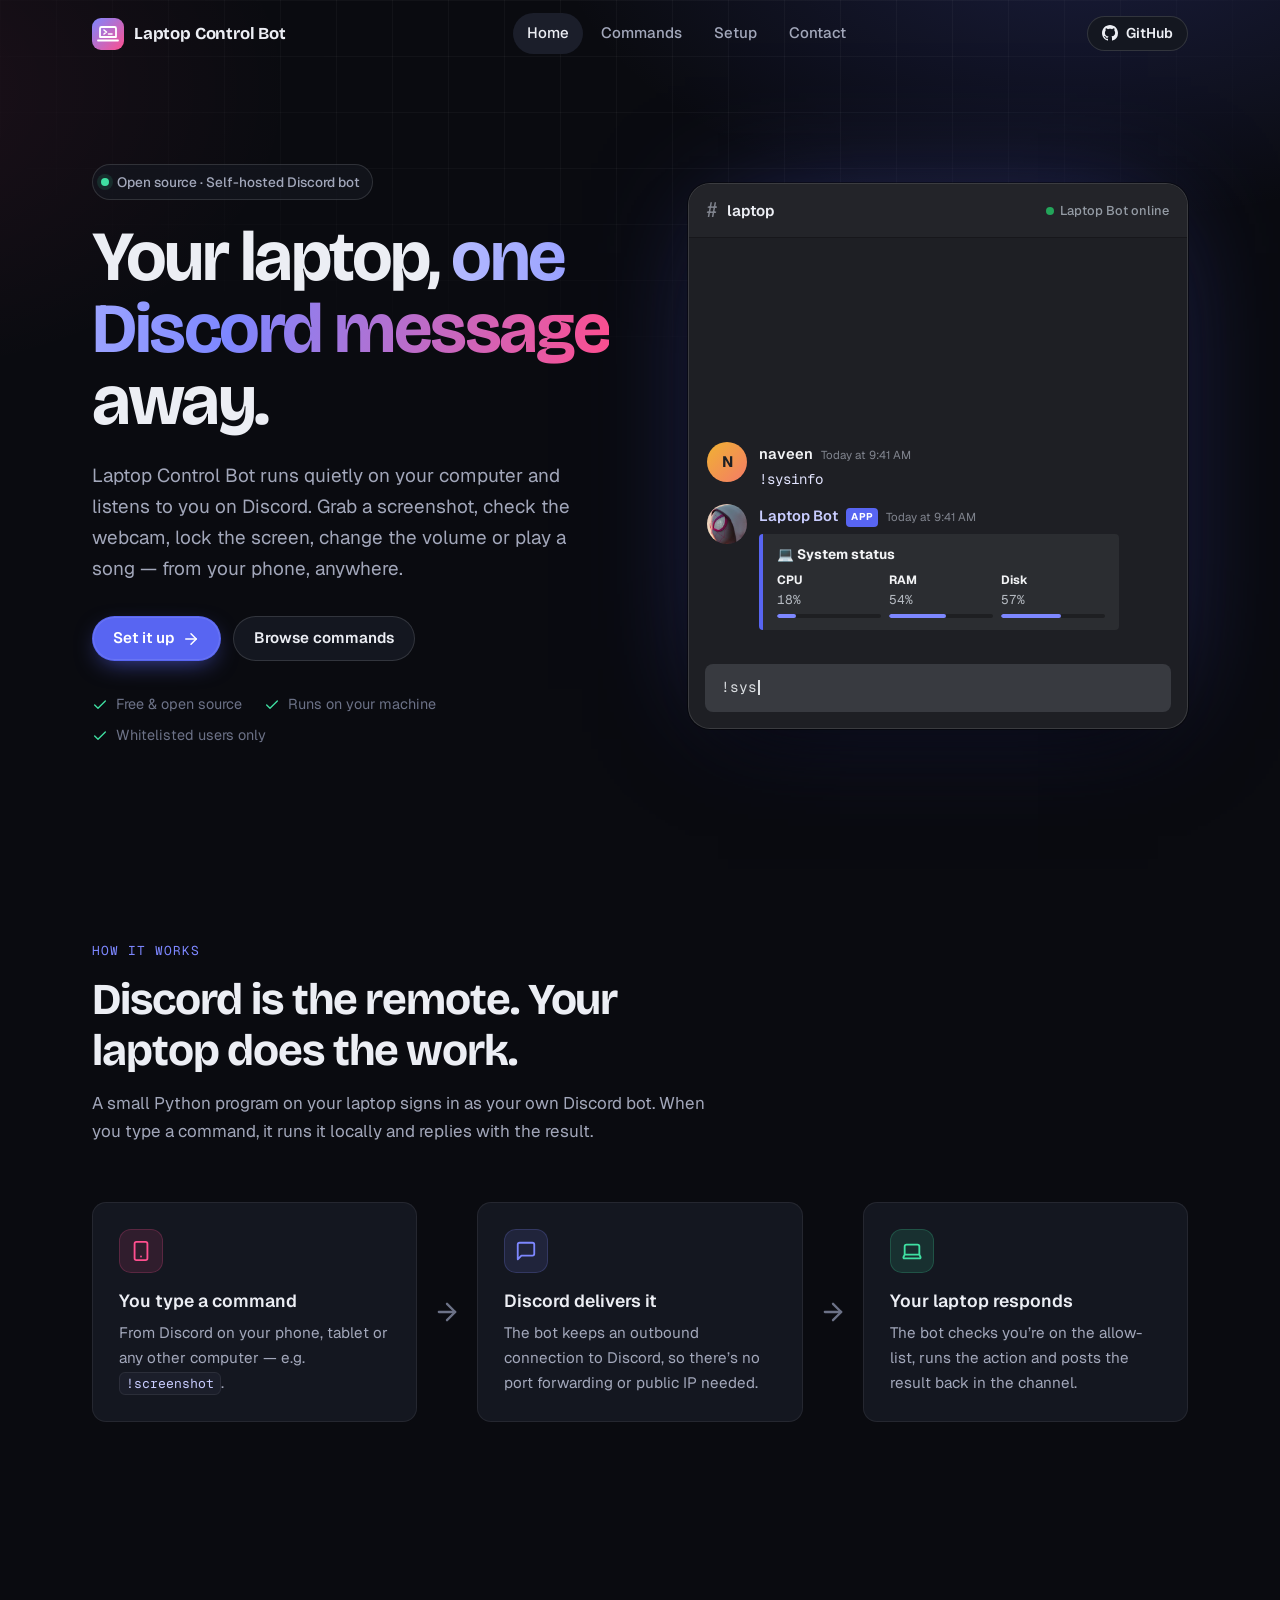
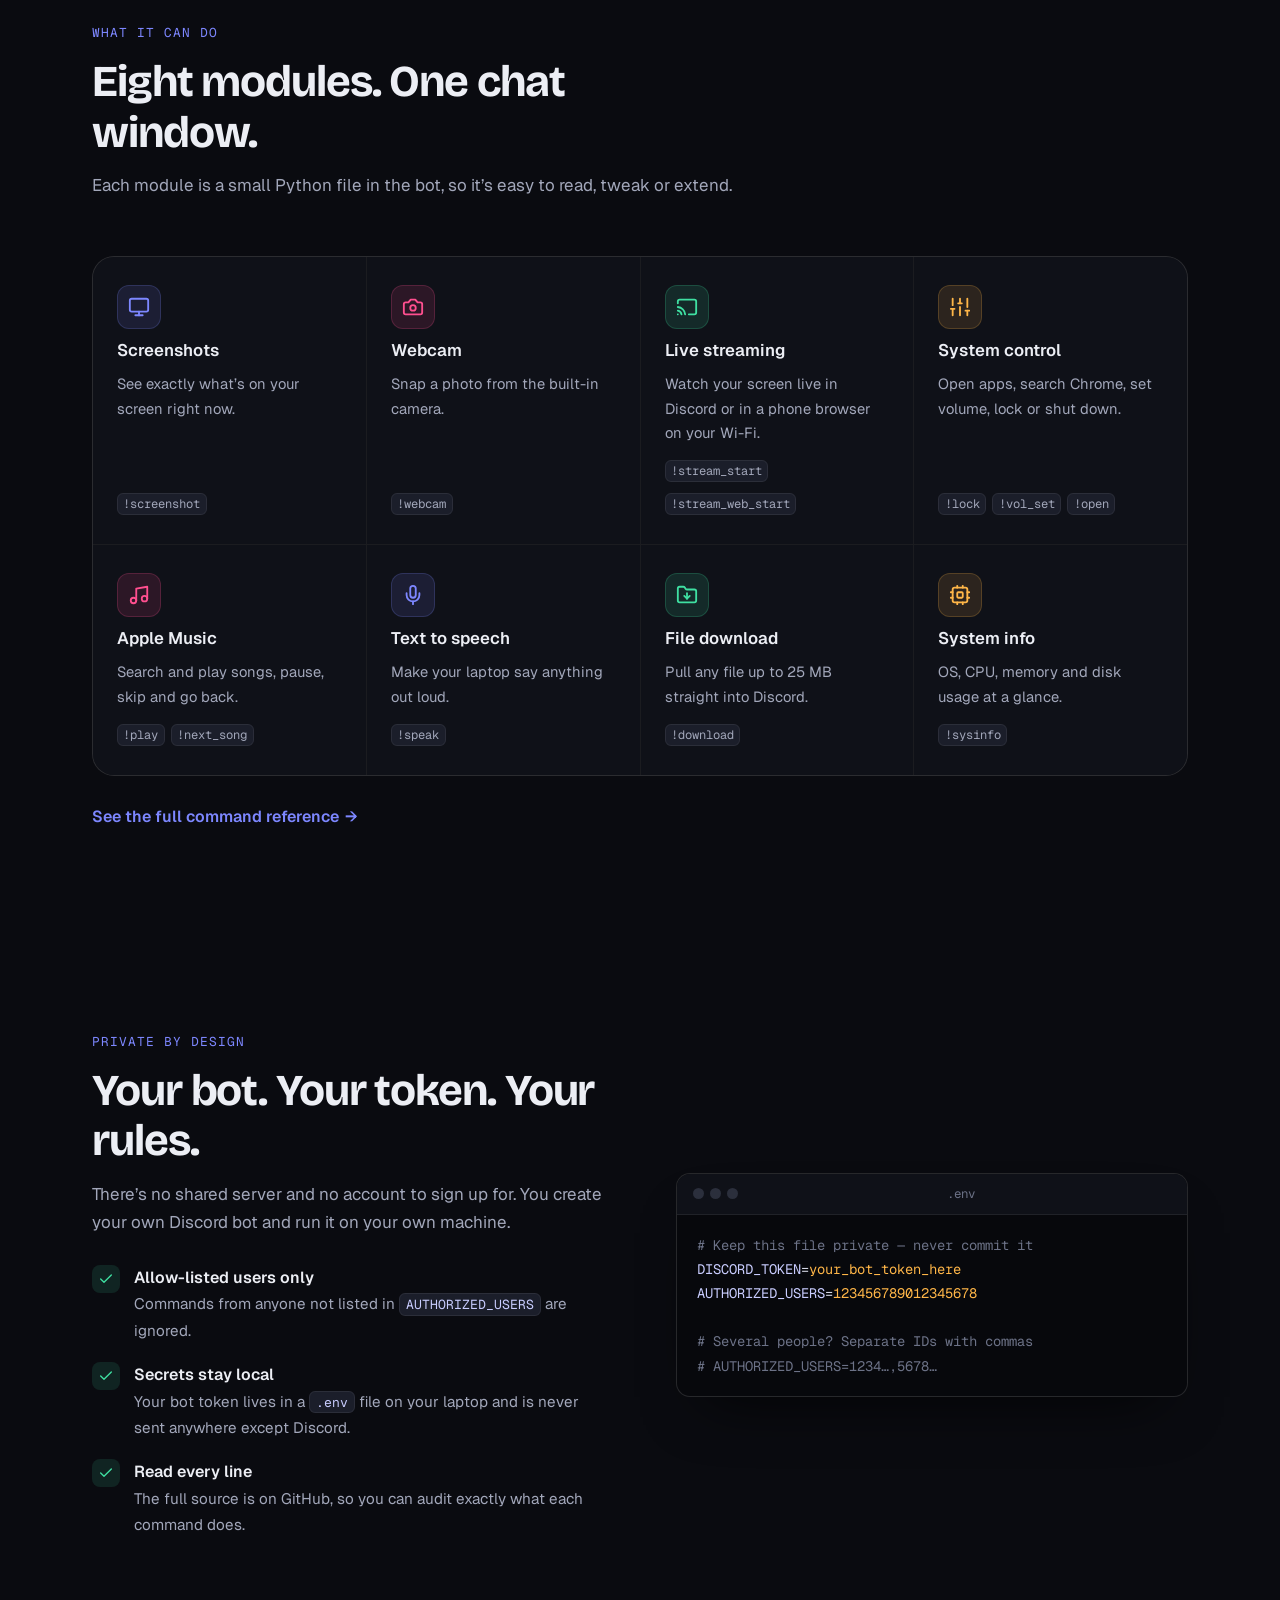
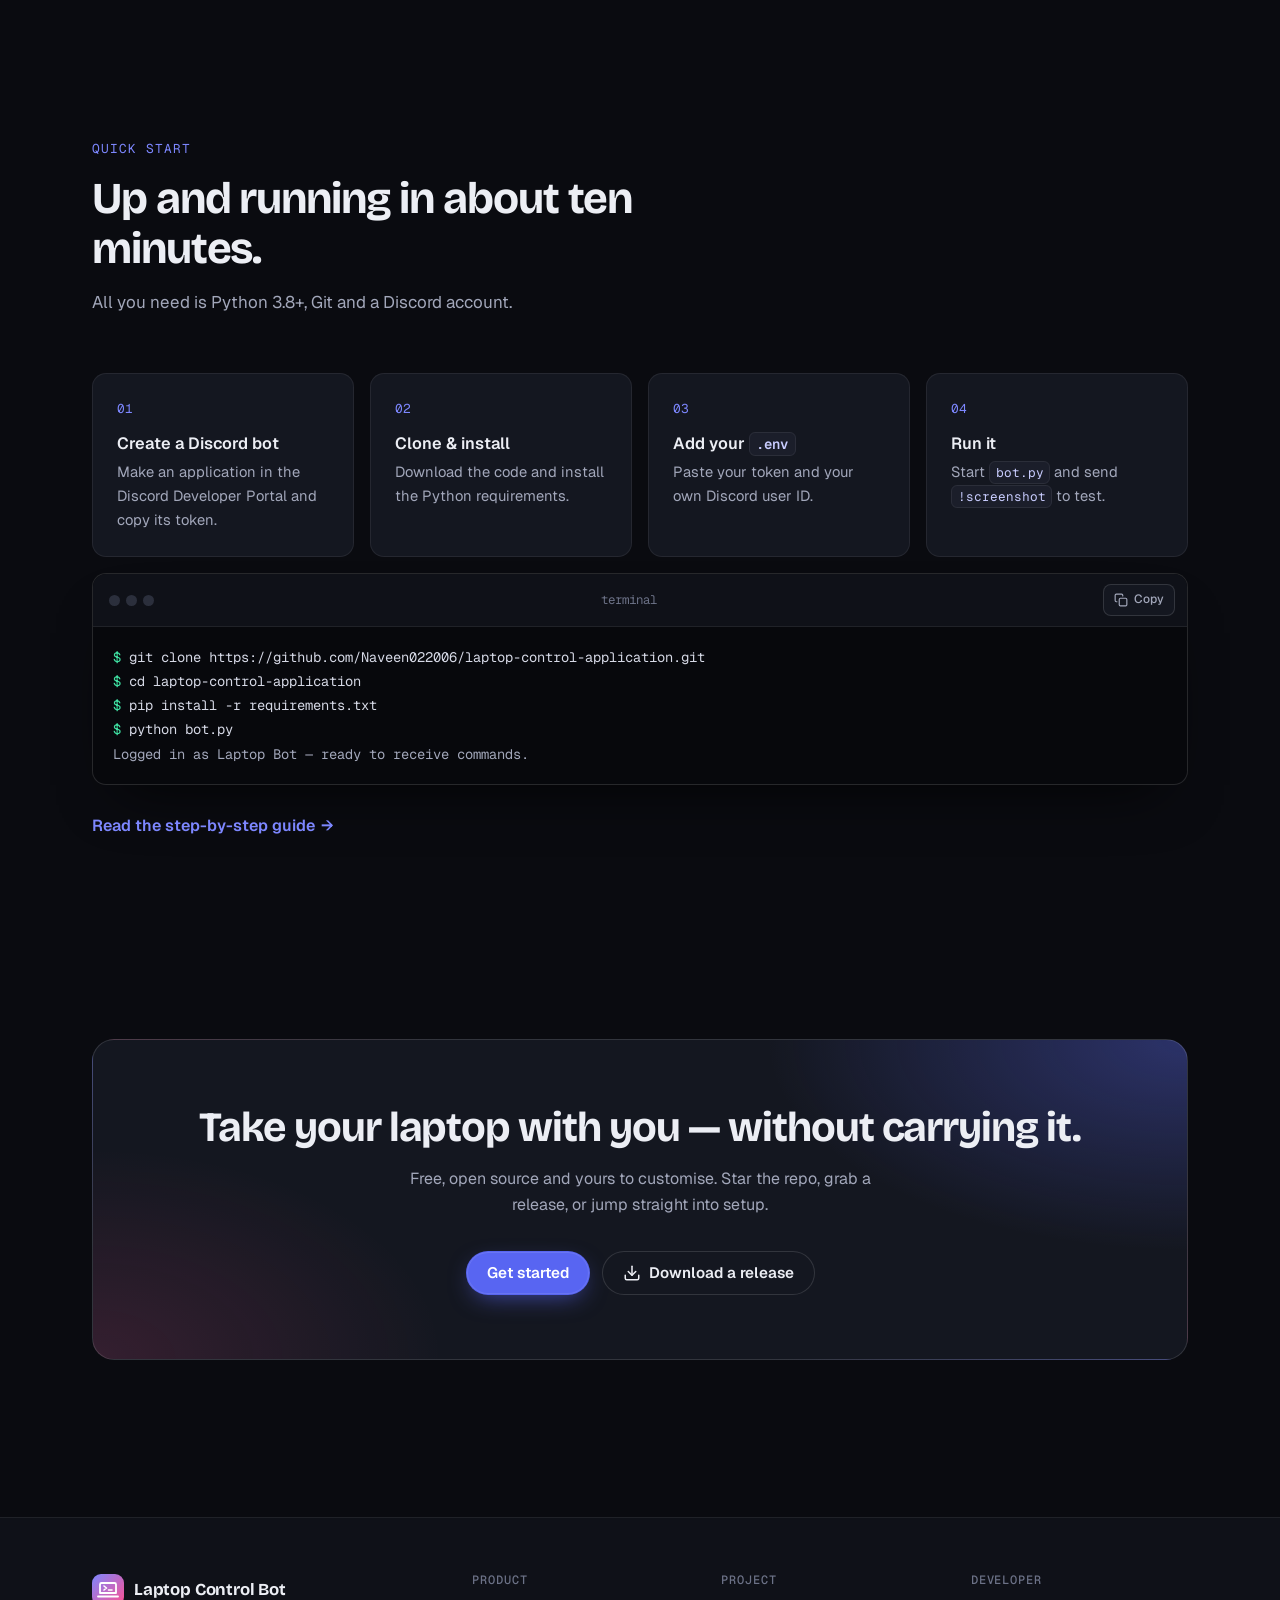
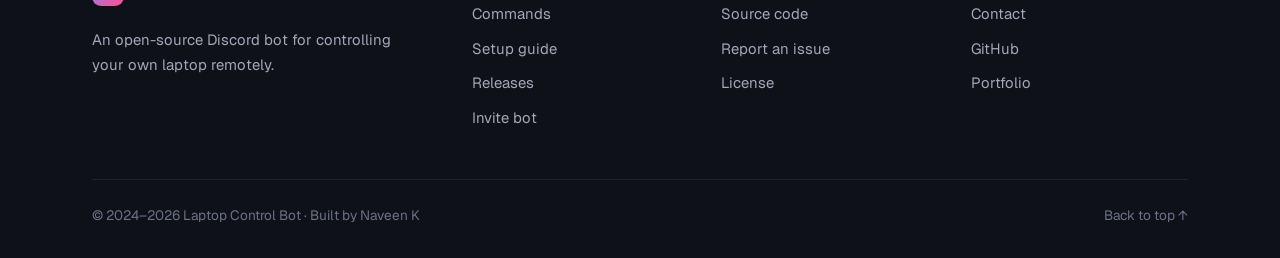
==== commit fade7328: "Redesign the website from scratch Rebuild all four pages on a single design system (css/main.css) an" ====
--- a/index.html
+++ b/index.html
@@ -3,193 +3,342 @@
 <head>
     <meta charset="UTF-8">
     <meta name="viewport" content="width=device-width, initial-scale=1.0">
-    <title>Laptop Control Bot - Discord Bot for Remote Control</title>
-    <link rel="stylesheet" href="css/styles.css">
-    <link rel="stylesheet" href="css/pages.css">
-    <link rel="stylesheet" href="css/cursor.css">
-    <script src="js/animated-background.js" defer></script>
-    <script src="js/cursor.js" defer></script>
-    <meta name="description" content="Control your laptop remotely via Discord. 25+ commands for system control, streaming, screenshots, and more.">
+    <title>Laptop Control Bot — Control your laptop from Discord</title>
+    <meta name="description" content="An open-source, self-hosted Discord bot that lets you control your laptop from anywhere: screenshots, webcam, volume, apps, music, live streaming and system stats.">
+    <meta name="theme-color" content="#0a0b10">
+    <meta property="og:title" content="Laptop Control Bot">
+    <meta property="og:description" content="Control your laptop from any Discord chat. Open source and self-hosted.">
+    <meta property="og:image" content="image/bot-character.png">
+    <link rel="icon" href="image/logo.svg" type="image/svg+xml">
+    <link rel="preconnect" href="https://fonts.googleapis.com">
+    <link rel="preconnect" href="https://fonts.gstatic.com" crossorigin>
+    <link rel="stylesheet" href="https://fonts.googleapis.com/css2?family=Bricolage+Grotesque:opsz,wght@12..96,600;12..96,700&family=Geist:wght@400;500;600&family=Geist+Mono:wght@400;500;600&display=swap">
+    <link rel="stylesheet" href="css/main.css">
+    <script src="js/main.js" defer></script>
 </head>
 <body>
-    <!-- Custom Cursor -->
-    <div class="cursor">
-        <svg viewBox="0 0 100 100" xmlns="http://www.w3.org/2000/svg" class="cursor-shape">
-            <path d="M50 10 L10 90 L90 90 Z" fill="#00D9FF" stroke="#00D9FF" stroke-width="0.8" stroke-linejoin="round" stroke-linecap="round"/>
-        </svg>
-    </div>
-    <!-- Navigation -->
-    <nav class="navbar">
+    <a class="skip-link" href="#main">Skip to content</a>
+    <div class="backdrop" aria-hidden="true"></div>
+
+    <header class="nav">
         <div class="container">
-            <div class="nav-brand">
-                <img src="image/header-logo.png" alt="Laptop Control Bot" class="brand-logo">
-                <h1>Laptop Control Bot</h1>
-            </div>
-            <ul class="nav-links">
-                <li><a href="#home">Home</a></li>
-                <li><a href="pages/features.html">Features</a></li>
-                <li><a href="pages/setup.html">Setup</a></li>
-                <li><a href="pages/contact.html">Contact</a></li>
-            </ul>
+            <a href="index.html" class="brand" aria-label="Laptop Control Bot home">
+                <img src="image/logo.svg" alt="" class="brand-mark" width="32" height="32">
+                <span>Laptop Control Bot</span>
+            </a>
+            <nav aria-label="Main">
+                <ul class="nav-links" id="nav-links">
+                    <li><a href="index.html" aria-current="page">Home</a></li>
+                    <li><a href="pages/features.html">Commands</a></li>
+                    <li><a href="pages/setup.html">Setup</a></li>
+                    <li><a href="pages/contact.html">Contact</a></li>
+                    <li class="mobile-only"><a href="https://github.com/Naveen022006/laptop-control-application" target="_blank" rel="noopener">GitHub ↗</a></li>
+                </ul>
+            </nav>
+            <div class="nav-actions">
+                <a href="https://github.com/Naveen022006/laptop-control-application" target="_blank" rel="noopener" class="btn btn-ghost btn-sm">
+                    <svg viewBox="0 0 16 16" fill="currentColor" aria-hidden="true"><path d="M8 0C3.58 0 0 3.58 0 8c0 3.54 2.29 6.53 5.47 7.59.4.07.55-.17.55-.38 0-.19-.01-.82-.01-1.49-2.01.37-2.53-.49-2.69-.94-.09-.23-.48-.94-.82-1.13-.28-.15-.68-.52-.01-.53.63-.01 1.08.58 1.23.82.72 1.21 1.87.87 2.33.66.07-.52.28-.87.51-1.07-1.78-.2-3.64-.89-3.64-3.95 0-.87.31-1.59.82-2.15-.08-.2-.36-1.02.08-2.12 0 0 .67-.21 2.2.82.64-.18 1.32-.27 2-.27.68 0 1.36.09 2 .27 1.53-1.04 2.2-.82 2.2-.82.44 1.1.16 1.92.08 2.12.51.56.82 1.27.82 2.15 0 3.07-1.87 3.75-3.65 3.95.29.25.54.73.54 1.48 0 1.07-.01 1.93-.01 2.2 0 .21.15.46.55.38A8.013 8.013 0 0016 8c0-4.42-3.58-8-8-8z"/></svg>
+                    GitHub
+                </a>
+                <button class="nav-toggle" type="button" aria-controls="nav-links" aria-expanded="false" aria-label="Open menu"><span></span></button>
+            </div>
         </div>
-    </nav>
-
-    <!-- Hero Section -->
-    <section id="home" class="hero">
-        <div class="container">
-            <div class="hero-content">
-                <h1>Control Your Laptop From Discord</h1>
-                <p>Powerful Discord bot for remote laptop control with 25+ commands</p>
-                
-                <!-- Bot Status -->
-                <div class="status-card">
-                    <span class="status-label">Bot Status:</span>
-                    <span id="botStatus" class="status-indicator">Checking...</span>
-                </div>
-
-                <!-- CTA Buttons -->
-                <div class="cta-buttons">
-                    <a href="https://discord.com/oauth2/authorize?client_id=1476568677561401467&permissions=8&integration_type=0&scope=bot" target="_blank" class="btn btn-primary">
-                        🎮 Invite Bot to Discord
-                    </a>
-                    <a href="https://github.com/Naveen022006/laptop-control-application" target="_blank" class="btn btn-secondary">
-                        📦 View on GitHub
-                    </a>
-                </div>
-            </div>
-
-            <div class="hero-image">
-                <img src="image/bot-character.png" alt="Bot Character" class="bot-icon">
-            </div>
-        </div>
-    </section>
-
-    <!-- Features Overview -->
-    <section class="features-overview">
-        <div class="container">
-            <h2>Key Features</h2>
-            <div class="feature-grid">
-                <div class="feature-card">
-                    <span class="feature-icon">🎤</span>
-                    <h3>Text to Speech</h3>
-                    <p>Make your laptop speak with voice commands</p>
-                </div>
-                <div class="feature-card">
-                    <span class="feature-icon">📸</span>
-                    <h3>Screenshot & Webcam</h3>
-                    <p>Capture display and webcam feeds instantly</p>
-                </div>
-                <div class="feature-card">
-                    <span class="feature-icon">📱</span>
-                    <h3>Mobile Streaming</h3>
-                    <p>Stream laptop screen to mobile devices in real-time</p>
-                </div>
-                <div class="feature-card">
-                    <span class="feature-icon">🎵</span>
-                    <h3>Apple Music Control</h3>
-                    <p>Control music playback remotely</p>
-                </div>
-                <div class="feature-card">
-                    <span class="feature-icon">🔧</span>
-                    <h3>System Control</h3>
-                    <p>Lock, shutdown, adjust volume, and more</p>
-                </div>
-                <div class="feature-card">
-                    <span class="feature-icon">💾</span>
-                    <h3>File Management</h3>
-                    <p>Download files directly from Discord</p>
-                </div>
-            </div>
-        </div>
-    </section>
-
-    <!-- Project Status -->
-    <section class="project-status">
-        <div class="container">
-            <h2>Project Status</h2>
-            <div class="status-grid">
-                <div class="status-box">
-                    <h3>📊 Status</h3>
-                    <p class="highlight">Active & Maintained</p>
-                </div>
-                <div class="status-box">
-                    <h3>🔧 Commands</h3>
-                    <p class="highlight">25+ Available</p>
-                </div>
-                <div class="status-box">
-                    <h3>⭐ Features</h3>
-                    <p class="highlight">Fully Functional</p>
-                </div>
-                <div class="status-box">
-                    <h3>📦 Version</h3>
-                    <p class="highlight">Latest on GitHub</p>
-                </div>
-            </div>
-        </div>
-    </section>
-
-    <!-- Quick Start -->
-    <section class="quick-start">
-        <div class="container">
-            <h2>Quick Start</h2>
-            <ol class="steps">
-                <li>Click "Invite Bot to Discord" above</li>
-                <li>Give the bot appropriate permissions</li>
-                <li>Clone the repository or download the bot code</li>
-                <li>Follow the <a href="pages/setup.html">setup guide</a></li>
-                <li>Run the bot and start controlling your laptop!</li>
-            </ol>
-            <a href="pages/setup.html" class="btn btn-primary">📚 Detailed Setup Guide</a>
-        </div>
-    </section>
-
-    <!-- GitHub & Repository -->
-    <section class="github-section">
-        <div class="container">
-            <h2>Open Source</h2>
-            <p>Laptop Control Bot is open source and free to use</p>
-            <div class="github-links">
-                <a href="https://github.com/Naveen022006/laptop-control-application" target="_blank" class="btn btn-github">
-                    ⭐ View on GitHub
-                </a>
-                <a href="https://github.com/Naveen022006/laptop-control-application/releases" target="_blank" class="btn btn-github">
-                    📥 Download Releases
-                </a>
-            </div>
-        </div>
-    </section>
-
-    <!-- Footer -->
+    </header>
+
+    <main id="main">
+        <!-- Hero -->
+        <section class="hero">
+            <div class="container">
+                <div class="hero-copy">
+                    <span class="eyebrow"><span class="dot"></span>Open source · Self-hosted Discord bot</span>
+                    <h1>Your laptop, <span class="grad-text">one Discord message</span> away.</h1>
+                    <p class="hero-lede">
+                        Laptop Control Bot runs quietly on your computer and listens to you on Discord.
+                        Grab a screenshot, check the webcam, lock the screen, change the volume or play a song — from your phone, anywhere.
+                    </p>
+                    <div class="hero-ctas">
+                        <a href="pages/setup.html" class="btn btn-primary">
+                            Set it up
+                            <svg class="i" viewBox="0 0 24 24" aria-hidden="true"><path d="M5 12h14"/><path d="m12 5 7 7-7 7"/></svg>
+                        </a>
+                        <a href="pages/features.html" class="btn btn-ghost">Browse commands</a>
+                    </div>
+                    <ul class="hero-meta">
+                        <li><svg class="i" viewBox="0 0 24 24" aria-hidden="true"><path d="M20 6 9 17l-5-5"/></svg>Free &amp; open source</li>
+                        <li><svg class="i" viewBox="0 0 24 24" aria-hidden="true"><path d="M20 6 9 17l-5-5"/></svg>Runs on your machine</li>
+                        <li><svg class="i" viewBox="0 0 24 24" aria-hidden="true"><path d="M20 6 9 17l-5-5"/></svg>Whitelisted users only</li>
+                    </ul>
+                </div>
+
+                <div class="discord" data-demo data-avatar="image/bot-avatar.webp" aria-label="Example Discord conversation with the bot" role="img">
+                    <div class="discord-bar">
+                        <span class="hash">#</span> laptop
+                        <span class="topic">Laptop Bot online</span>
+                    </div>
+                    <div class="discord-feed" aria-hidden="true">
+                        <div class="msg">
+                            <div class="msg-avatar user">N</div>
+                            <div>
+                                <div class="msg-head"><span class="msg-name">naveen</span><span class="msg-time">Today at 9:41 AM</span></div>
+                                <div class="msg-body"><span class="msg-cmd">!sysinfo</span></div>
+                            </div>
+                        </div>
+                        <div class="msg">
+                            <img class="msg-avatar" src="image/bot-avatar.webp" alt="" width="40" height="40">
+                            <div>
+                                <div class="msg-head"><span class="msg-name bot">Laptop Bot</span><span class="msg-tag">APP</span><span class="msg-time">Today at 9:41 AM</span></div>
+                                <div class="msg-body">
+                                    <div class="embed">
+                                        <div class="embed-title">💻 System status</div>
+                                        <div class="embed-grid">
+                                            <div class="embed-field"><b>CPU</b><span>18%</span><div class="meter"><i style="width:18%"></i></div></div>
+                                            <div class="embed-field"><b>RAM</b><span>54%</span><div class="meter"><i style="width:54%"></i></div></div>
+                                            <div class="embed-field"><b>Disk</b><span>57%</span><div class="meter"><i style="width:57%"></i></div></div>
+                                        </div>
+                                    </div>
+                                </div>
+                            </div>
+                        </div>
+                    </div>
+                    <div class="typing" hidden aria-hidden="true"><span class="dots"><i></i><i></i><i></i></span><b>Laptop Bot</b> is typing…</div>
+                    <div class="discord-input" aria-hidden="true"><span class="discord-input-text">Message #laptop</span><span class="caret"></span></div>
+                </div>
+            </div>
+        </section>
+
+        <!-- How it works -->
+        <section class="section-tight" id="how">
+            <div class="container">
+                <div class="section-head reveal">
+                    <span class="section-kicker">How it works</span>
+                    <h2 class="section-title">Discord is the remote. Your laptop does the work.</h2>
+                    <p class="section-sub">A small Python program on your laptop signs in as your own Discord bot. When you type a command, it runs it locally and replies with the result.</p>
+                </div>
+                <div class="flow reveal">
+                    <div class="flow-node">
+                        <div class="icon-tile pink"><svg class="i" viewBox="0 0 24 24" aria-hidden="true"><rect width="14" height="20" x="5" y="2" rx="2"/><path d="M12 18h.01"/></svg></div>
+                        <h3>You type a command</h3>
+                        <p>From Discord on your phone, tablet or any other computer — e.g. <code>!screenshot</code>.</p>
+                    </div>
+                    <div class="flow-arrow" aria-hidden="true"><svg class="i" viewBox="0 0 24 24"><path d="M5 12h14"/><path d="m12 5 7 7-7 7"/></svg></div>
+                    <div class="flow-node">
+                        <div class="icon-tile"><svg class="i" viewBox="0 0 24 24" aria-hidden="true"><path d="M21 15a2 2 0 0 1-2 2H7l-4 4V5a2 2 0 0 1 2-2h14a2 2 0 0 1 2 2z"/></svg></div>
+                        <h3>Discord delivers it</h3>
+                        <p>The bot keeps an outbound connection to Discord, so there’s no port forwarding or public IP needed.</p>
+                    </div>
+                    <div class="flow-arrow" aria-hidden="true"><svg class="i" viewBox="0 0 24 24"><path d="M5 12h14"/><path d="m12 5 7 7-7 7"/></svg></div>
+                    <div class="flow-node">
+                        <div class="icon-tile mint"><svg class="i" viewBox="0 0 24 24" aria-hidden="true"><path d="M20 16V7a2 2 0 0 0-2-2H6a2 2 0 0 0-2 2v9m16 0H4m16 0 1.28 2.55a1 1 0 0 1-.9 1.45H3.62a1 1 0 0 1-.9-1.45L4 16"/></svg></div>
+                        <h3>Your laptop responds</h3>
+                        <p>The bot checks you’re on the allow-list, runs the action and posts the result back in the channel.</p>
+                    </div>
+                </div>
+            </div>
+        </section>
+
+        <!-- Capabilities -->
+        <section class="section" id="features">
+            <div class="container">
+                <div class="section-head reveal">
+                    <span class="section-kicker">What it can do</span>
+                    <h2 class="section-title">Eight modules. One chat window.</h2>
+                    <p class="section-sub">Each module is a small Python file in the bot, so it’s easy to read, tweak or extend.</p>
+                </div>
+                <div class="cap-grid reveal">
+                    <a class="cap" href="pages/features.html#screenshots">
+                        <div class="icon-tile"><svg class="i" viewBox="0 0 24 24" aria-hidden="true"><rect width="20" height="14" x="2" y="3" rx="2"/><line x1="8" x2="16" y1="21" y2="21"/><line x1="12" x2="12" y1="17" y2="21"/></svg></div>
+                        <h3>Screenshots</h3>
+                        <p>See exactly what’s on your screen right now.</p>
+                        <ul class="cap-cmds"><li><code>!screenshot</code></li></ul>
+                    </a>
+                    <a class="cap" href="pages/features.html#webcam">
+                        <div class="icon-tile pink"><svg class="i" viewBox="0 0 24 24" aria-hidden="true"><path d="M14.5 4h-5L7 7H4a2 2 0 0 0-2 2v9a2 2 0 0 0 2 2h16a2 2 0 0 0 2-2V9a2 2 0 0 0-2-2h-3l-2.5-3z"/><circle cx="12" cy="13" r="3"/></svg></div>
+                        <h3>Webcam</h3>
+                        <p>Snap a photo from the built-in camera.</p>
+                        <ul class="cap-cmds"><li><code>!webcam</code></li></ul>
+                    </a>
+                    <a class="cap" href="pages/features.html#streaming">
+                        <div class="icon-tile mint"><svg class="i" viewBox="0 0 24 24" aria-hidden="true"><path d="M2 8V6a2 2 0 0 1 2-2h16a2 2 0 0 1 2 2v12a2 2 0 0 1-2 2h-6"/><path d="M2 12a9 9 0 0 1 8 8"/><path d="M2 16a5 5 0 0 1 4 4"/><line x1="2" x2="2.01" y1="20" y2="20"/></svg></div>
+                        <h3>Live streaming</h3>
+                        <p>Watch your screen live in Discord or in a phone browser on your Wi-Fi.</p>
+                        <ul class="cap-cmds"><li><code>!stream_start</code></li><li><code>!stream_web_start</code></li></ul>
+                    </a>
+                    <a class="cap" href="pages/features.html#system">
+                        <div class="icon-tile amber"><svg class="i" viewBox="0 0 24 24" aria-hidden="true"><line x1="4" x2="4" y1="21" y2="14"/><line x1="4" x2="4" y1="10" y2="3"/><line x1="12" x2="12" y1="21" y2="12"/><line x1="12" x2="12" y1="8" y2="3"/><line x1="20" x2="20" y1="21" y2="16"/><line x1="20" x2="20" y1="12" y2="3"/><line x1="2" x2="6" y1="14" y2="14"/><line x1="10" x2="14" y1="8" y2="8"/><line x1="18" x2="22" y1="16" y2="16"/></svg></div>
+                        <h3>System control</h3>
+                        <p>Open apps, search Chrome, set volume, lock or shut down.</p>
+                        <ul class="cap-cmds"><li><code>!lock</code></li><li><code>!vol_set</code></li><li><code>!open</code></li></ul>
+                    </a>
+                    <a class="cap" href="pages/features.html#music">
+                        <div class="icon-tile pink"><svg class="i" viewBox="0 0 24 24" aria-hidden="true"><path d="M9 18V5l12-2v13"/><circle cx="6" cy="18" r="3"/><circle cx="18" cy="16" r="3"/></svg></div>
+                        <h3>Apple Music</h3>
+                        <p>Search and play songs, pause, skip and go back.</p>
+                        <ul class="cap-cmds"><li><code>!play</code></li><li><code>!next_song</code></li></ul>
+                    </a>
+                    <a class="cap" href="pages/features.html#audio">
+                        <div class="icon-tile"><svg class="i" viewBox="0 0 24 24" aria-hidden="true"><path d="M12 2a3 3 0 0 0-3 3v7a3 3 0 0 0 6 0V5a3 3 0 0 0-3-3Z"/><path d="M19 10v2a7 7 0 0 1-14 0v-2"/><line x1="12" x2="12" y1="19" y2="22"/></svg></div>
+                        <h3>Text to speech</h3>
+                        <p>Make your laptop say anything out loud.</p>
+                        <ul class="cap-cmds"><li><code>!speak</code></li></ul>
+                    </a>
+                    <a class="cap" href="pages/features.html#files">
+                        <div class="icon-tile mint"><svg class="i" viewBox="0 0 24 24" aria-hidden="true"><path d="M20 20a2 2 0 0 0 2-2V8a2 2 0 0 0-2-2h-7.9a2 2 0 0 1-1.69-.9L9.6 3.9A2 2 0 0 0 7.93 3H4a2 2 0 0 0-2 2v13a2 2 0 0 0 2 2Z"/><path d="M12 10v6"/><path d="m15 13-3 3-3-3"/></svg></div>
+                        <h3>File download</h3>
+                        <p>Pull any file up to 25&nbsp;MB straight into Discord.</p>
+                        <ul class="cap-cmds"><li><code>!download</code></li></ul>
+                    </a>
+                    <a class="cap" href="pages/features.html#sysinfo">
+                        <div class="icon-tile amber"><svg class="i" viewBox="0 0 24 24" aria-hidden="true"><rect width="16" height="16" x="4" y="4" rx="2"/><rect width="6" height="6" x="9" y="9" rx="1"/><path d="M15 2v2"/><path d="M15 20v2"/><path d="M2 15h2"/><path d="M2 9h2"/><path d="M20 15h2"/><path d="M20 9h2"/><path d="M9 2v2"/><path d="M9 20v2"/></svg></div>
+                        <h3>System info</h3>
+                        <p>OS, CPU, memory and disk usage at a glance.</p>
+                        <ul class="cap-cmds"><li><code>!sysinfo</code></li></ul>
+                    </a>
+                </div>
+                <p class="reveal" style="margin-top: 28px;"><a href="pages/features.html" class="arrow-link">See the full command reference</a></p>
+            </div>
+        </section>
+
+        <!-- Security -->
+        <section class="section-tight" id="security">
+            <div class="container split">
+                <div class="reveal">
+                    <span class="section-kicker">Private by design</span>
+                    <h2 class="section-title">Your bot. Your token. Your rules.</h2>
+                    <p class="section-sub">There’s no shared server and no account to sign up for. You create your own Discord bot and run it on your own machine.</p>
+                    <ul class="check-list">
+                        <li>
+                            <span class="tick"><svg class="i" viewBox="0 0 24 24" aria-hidden="true"><path d="M20 6 9 17l-5-5"/></svg></span>
+                            <div><strong>Allow-listed users only</strong><span>Commands from anyone not listed in <code>AUTHORIZED_USERS</code> are ignored.</span></div>
+                        </li>
+                        <li>
+                            <span class="tick"><svg class="i" viewBox="0 0 24 24" aria-hidden="true"><path d="M20 6 9 17l-5-5"/></svg></span>
+                            <div><strong>Secrets stay local</strong><span>Your bot token lives in a <code>.env</code> file on your laptop and is never sent anywhere except Discord.</span></div>
+                        </li>
+                        <li>
+                            <span class="tick"><svg class="i" viewBox="0 0 24 24" aria-hidden="true"><path d="M20 6 9 17l-5-5"/></svg></span>
+                            <div><strong>Read every line</strong><span>The full source is on GitHub, so you can audit exactly what each command does.</span></div>
+                        </li>
+                    </ul>
+                </div>
+                <div class="terminal reveal">
+                    <div class="terminal-bar">
+                        <span class="lights"><i></i><i></i><i></i></span>
+                        <span class="title">.env</span>
+                    </div>
+<pre><code><span class="c"># Keep this file private — never commit it</span>
+<span class="k">DISCORD_TOKEN</span>=<span class="s">your_bot_token_here</span>
+<span class="k">AUTHORIZED_USERS</span>=<span class="s">123456789012345678</span>
+
+<span class="c"># Several people? Separate IDs with commas</span>
+<span class="c"># AUTHORIZED_USERS=1234…,5678…</span></code></pre>
+                </div>
+            </div>
+        </section>
+
+        <!-- Quick start -->
+        <section class="section" id="quick-start">
+            <div class="container">
+                <div class="section-head reveal">
+                    <span class="section-kicker">Quick start</span>
+                    <h2 class="section-title">Up and running in about ten minutes.</h2>
+                    <p class="section-sub">All you need is Python 3.8+, Git and a Discord account.</p>
+                </div>
+                <ol class="steps-row reveal">
+                    <li>
+                        <h3>Create a Discord bot</h3>
+                        <p>Make an application in the Discord Developer Portal and copy its token.</p>
+                    </li>
+                    <li>
+                        <h3>Clone &amp; install</h3>
+                        <p>Download the code and install the Python requirements.</p>
+                    </li>
+                    <li>
+                        <h3>Add your <code>.env</code></h3>
+                        <p>Paste your token and your own Discord user ID.</p>
+                    </li>
+                    <li>
+                        <h3>Run it</h3>
+                        <p>Start <code>bot.py</code> and send <code>!screenshot</code> to test.</p>
+                    </li>
+                </ol>
+                <div class="terminal reveal" style="margin-top: 16px;">
+                    <div class="terminal-bar">
+                        <span class="lights"><i></i><i></i><i></i></span>
+                        <span class="title">terminal</span>
+                        <button class="copy-btn" type="button" data-copy="">
+                            <svg class="i" viewBox="0 0 24 24" aria-hidden="true"><rect x="9" y="9" width="13" height="13" rx="2"/><path d="M5 15H4a2 2 0 0 1-2-2V4a2 2 0 0 1 2-2h9a2 2 0 0 1 2 2v1"/></svg>
+                            <span class="copy-label">Copy</span>
+                        </button>
+                    </div>
+<pre><code><span class="p">$ </span><span data-line>git clone https://github.com/Naveen022006/laptop-control-application.git</span>
+<span class="p">$ </span><span data-line>cd laptop-control-application</span>
+<span class="p">$ </span><span data-line>pip install -r requirements.txt</span>
+<span class="p">$ </span><span data-line>python bot.py</span>
+<span class="o">Logged in as Laptop Bot — ready to receive commands.</span></code></pre>
+                </div>
+                <p class="reveal" style="margin-top: 28px;"><a href="pages/setup.html" class="arrow-link">Read the step-by-step guide</a></p>
+            </div>
+        </section>
+
+        <!-- CTA -->
+        <section class="section-tight">
+            <div class="container">
+                <div class="cta-band reveal">
+                    <h2>Take your laptop with you — without carrying it.</h2>
+                    <p>Free, open source and yours to customise. Star the repo, grab a release, or jump straight into setup.</p>
+                    <div class="hero-ctas">
+                        <a href="pages/setup.html" class="btn btn-primary">Get started</a>
+                        <a href="https://github.com/Naveen022006/laptop-control-application/releases" target="_blank" rel="noopener" class="btn btn-ghost">
+                            <svg class="i" viewBox="0 0 24 24" aria-hidden="true"><path d="M21 15v4a2 2 0 0 1-2 2H5a2 2 0 0 1-2-2v-4"/><polyline points="7 10 12 15 17 10"/><line x1="12" x2="12" y1="15" y2="3"/></svg>
+                            Download a release
+                        </a>
+                    </div>
+                </div>
+            </div>
+        </section>
+    </main>
+
     <footer class="footer">
         <div class="container">
-            <div class="footer-content">
-                <div class="footer-section">
-                    <h4>Laptop Control Bot</h4>
-                    <p>Remote control your laptop via Discord</p>
-                </div>
-                <div class="footer-section">
-                    <h4>Quick Links</h4>
+            <div class="footer-grid">
+                <div class="footer-brand">
+                    <a href="index.html" class="brand">
+                        <img src="image/logo.svg" alt="" class="brand-mark" width="32" height="32">
+                        <span>Laptop Control Bot</span>
+                    </a>
+                    <p>An open-source Discord bot for controlling your own laptop remotely.</p>
+                </div>
+                <div>
+                    <h3>Product</h3>
                     <ul>
-                        <li><a href="pages/features.html">Features</a></li>
-                        <li><a href="pages/setup.html">Setup Guide</a></li>
+                        <li><a href="pages/features.html">Commands</a></li>
+                        <li><a href="pages/setup.html">Setup guide</a></li>
+                        <li><a href="https://github.com/Naveen022006/laptop-control-application/releases" target="_blank" rel="noopener">Releases</a></li>
+                        <li><a href="https://discord.com/oauth2/authorize?client_id=1476568677561401467&amp;permissions=8&amp;integration_type=0&amp;scope=bot" target="_blank" rel="noopener">Invite bot</a></li>
+                    </ul>
+                </div>
+                <div>
+                    <h3>Project</h3>
+                    <ul>
+                        <li><a href="https://github.com/Naveen022006/laptop-control-application" target="_blank" rel="noopener">Source code</a></li>
+                        <li><a href="https://github.com/Naveen022006/laptop-control-application/issues" target="_blank" rel="noopener">Report an issue</a></li>
+                        <li><a href="https://github.com/Naveen022006/laptop-control-application/blob/main/LICENSE" target="_blank" rel="noopener">License</a></li>
+                    </ul>
+                </div>
+                <div>
+                    <h3>Developer</h3>
+                    <ul>
                         <li><a href="pages/contact.html">Contact</a></li>
-                    </ul>
-                </div>
-                <div class="footer-section">
-                    <h4>Developer</h4>
-                    <ul>
-                        <li><a href="https://github.com/Naveen022006" target="_blank">GitHub Profile</a></li>
-                        <li><a href="https://naveenhub.dev" target="_blank">Portfolio</a></li>
-                        <li><a href="mailto:kanagunaveen@gmail.com">Email</a></li>
+                        <li><a href="https://github.com/Naveen022006" target="_blank" rel="noopener">GitHub</a></li>
+                        <li><a href="https://naveenhub.dev" target="_blank" rel="noopener">Portfolio</a></li>
                     </ul>
                 </div>
             </div>
             <div class="footer-bottom">
-                <p>&copy; 2024-2026 Laptop Control Bot. All rights reserved. | <a href="https://github.com/Naveen022006/laptop-control-application/blob/main/LICENSE">License</a></p>
+                <span>&copy; 2024–2026 Laptop Control Bot · Built by Naveen K</span>
+                <a href="#main">Back to top ↑</a>
             </div>
         </div>
     </footer>
-
-    <script src="js/script.js"></script>
 </body>
 </html>
--- a/css/main.css
+++ b/css/main.css
@@ -0,0 +1,1348 @@
+/* =========================================================
+   Laptop Control Bot — design system
+   ========================================================= */
+
+:root {
+    --bg: #0a0b10;
+    --bg-raised: #0f1118;
+    --surface: #141720;
+    --surface-2: #1b1e2a;
+    --surface-3: #232736;
+    --border: rgba(255, 255, 255, 0.07);
+    --border-strong: rgba(255, 255, 255, 0.13);
+
+    --text: #eceef4;
+    --muted: #a2a7ba;
+    --dim: #6c7287;
+
+    --accent: #7d87ff;
+    --accent-strong: #5865f2;
+    --accent-soft: rgba(125, 135, 255, 0.12);
+    --mint: #3fe0a2;
+    --mint-soft: rgba(63, 224, 162, 0.12);
+    --pink: #ff4f8f;
+    --pink-soft: rgba(255, 79, 143, 0.12);
+    --amber: #ffb648;
+    --amber-soft: rgba(255, 182, 72, 0.12);
+
+    --font-display: "Bricolage Grotesque", "Geist", system-ui, sans-serif;
+    --font-body: "Geist", system-ui, -apple-system, "Segoe UI", sans-serif;
+    --font-mono: "Geist Mono", ui-monospace, "SFMono-Regular", Menlo, Consolas, monospace;
+
+    --radius-sm: 8px;
+    --radius: 14px;
+    --radius-lg: 22px;
+
+    --container: 1160px;
+    --gutter: clamp(16px, 4vw, 32px);
+    --nav-h: 68px;
+
+    --ease: cubic-bezier(0.22, 1, 0.36, 1);
+}
+
+/* ---------- Reset ---------- */
+*,
+*::before,
+*::after { box-sizing: border-box; }
+
+html {
+    -webkit-text-size-adjust: 100%;
+    scroll-behavior: smooth;
+    scroll-padding-top: calc(var(--nav-h) + 24px);
+}
+
+body {
+    margin: 0;
+    background: var(--bg);
+    color: var(--text);
+    font-family: var(--font-body);
+    font-size: 16px;
+    line-height: 1.65;
+    -webkit-font-smoothing: antialiased;
+    overflow-x: hidden;
+}
+
+img, svg { display: block; max-width: 100%; }
+a { color: inherit; text-decoration: none; }
+button { font: inherit; color: inherit; }
+h1, h2, h3, h4 { margin: 0; line-height: 1.15; font-weight: 600; }
+p { margin: 0; }
+ul, ol { margin: 0; padding: 0; }
+
+::selection { background: var(--accent-strong); color: #fff; }
+
+:focus-visible {
+    outline: 2px solid var(--accent);
+    outline-offset: 3px;
+    border-radius: 6px;
+}
+
+code, kbd, pre { font-family: var(--font-mono); }
+
+/* Inline code */
+:not(pre) > code {
+    font-size: 0.86em;
+    padding: 0.15em 0.45em;
+    border-radius: 6px;
+    background: var(--surface-2);
+    border: 1px solid var(--border);
+    color: #c9cdff;
+    white-space: nowrap;
+}
+
+.container {
+    width: 100%;
+    max-width: var(--container);
+    margin: 0 auto;
+    padding: 0 var(--gutter);
+}
+
+.sr-only {
+    position: absolute;
+    width: 1px; height: 1px;
+    padding: 0; margin: -1px;
+    overflow: hidden; clip: rect(0 0 0 0);
+    white-space: nowrap; border: 0;
+}
+
+.skip-link {
+    position: absolute;
+    left: 16px; top: -60px;
+    z-index: 200;
+    padding: 10px 16px;
+    border-radius: var(--radius-sm);
+    background: var(--accent-strong);
+    color: #fff;
+    font-weight: 600;
+    transition: top 0.2s;
+}
+.skip-link:focus { top: 12px; }
+
+/* ---------- Ambient background ---------- */
+.backdrop {
+    position: fixed;
+    inset: 0;
+    z-index: -1;
+    pointer-events: none;
+    background:
+        radial-gradient(900px 520px at 85% -10%, rgba(88, 101, 242, 0.20), transparent 60%),
+        radial-gradient(700px 480px at -10% 10%, rgba(255, 79, 143, 0.08), transparent 60%),
+        var(--bg);
+}
+.backdrop::after {
+    content: "";
+    position: absolute;
+    inset: 0;
+    background-image:
+        linear-gradient(rgba(255, 255, 255, 0.035) 1px, transparent 1px),
+        linear-gradient(90deg, rgba(255, 255, 255, 0.035) 1px, transparent 1px);
+    background-size: 56px 56px;
+    mask-image: radial-gradient(ellipse 80% 60% at 50% 0%, #000 30%, transparent 75%);
+    -webkit-mask-image: radial-gradient(ellipse 80% 60% at 50% 0%, #000 30%, transparent 75%);
+}
+
+/* ---------- Navigation ---------- */
+.nav {
+    position: sticky;
+    top: 0;
+    z-index: 100;
+    height: var(--nav-h);
+    border-bottom: 1px solid transparent;
+    transition: background 0.3s, border-color 0.3s, backdrop-filter 0.3s;
+}
+.nav.is-scrolled,
+.nav.is-open {
+    background: rgba(10, 11, 16, 0.78);
+    border-bottom-color: var(--border);
+    backdrop-filter: saturate(160%) blur(14px);
+    -webkit-backdrop-filter: saturate(160%) blur(14px);
+}
+.nav .container {
+    display: flex;
+    align-items: center;
+    justify-content: space-between;
+    gap: 24px;
+    height: 100%;
+}
+
+.brand {
+    display: inline-flex;
+    align-items: center;
+    gap: 10px;
+    font-family: var(--font-display);
+    font-weight: 700;
+    font-size: 1.05rem;
+    letter-spacing: -0.01em;
+    white-space: nowrap;
+}
+.brand-mark {
+    width: 32px;
+    height: 32px;
+    flex-shrink: 0;
+}
+
+.nav-links {
+    display: flex;
+    align-items: center;
+    gap: 4px;
+    list-style: none;
+}
+.nav-links a {
+    display: block;
+    padding: 8px 14px;
+    border-radius: 999px;
+    color: var(--muted);
+    font-size: 0.94rem;
+    font-weight: 500;
+    transition: color 0.2s, background 0.2s;
+}
+.nav-links a:hover { color: var(--text); background: var(--surface); }
+.nav-links a[aria-current="page"] { color: var(--text); background: var(--surface-2); }
+
+.nav-actions { display: flex; align-items: center; gap: 10px; }
+
+.nav-toggle {
+    display: none;
+    width: 42px;
+    height: 42px;
+    border: 1px solid var(--border-strong);
+    border-radius: 12px;
+    background: var(--surface);
+    cursor: pointer;
+    place-items: center;
+}
+.nav-toggle span,
+.nav-toggle span::before,
+.nav-toggle span::after {
+    display: block;
+    width: 18px;
+    height: 2px;
+    border-radius: 2px;
+    background: var(--text);
+    position: relative;
+    transition: transform 0.25s var(--ease), background 0.2s;
+}
+.nav-toggle span::before,
+.nav-toggle span::after { content: ""; position: absolute; left: 0; }
+.nav-toggle span::before { top: -6px; }
+.nav-toggle span::after { top: 6px; }
+.nav.is-open .nav-toggle span { background: transparent; }
+.nav.is-open .nav-toggle span::before { transform: translateY(6px) rotate(45deg); }
+.nav.is-open .nav-toggle span::after { transform: translateY(-6px) rotate(-45deg); }
+
+/* ---------- Buttons ---------- */
+.btn {
+    display: inline-flex;
+    align-items: center;
+    justify-content: center;
+    gap: 8px;
+    padding: 12px 20px;
+    border-radius: 999px;
+    border: 1px solid transparent;
+    font-weight: 600;
+    font-size: 0.95rem;
+    line-height: 1.2;
+    white-space: nowrap;
+    cursor: pointer;
+    transition: transform 0.2s var(--ease), background 0.2s, border-color 0.2s, box-shadow 0.2s;
+}
+.btn svg { width: 18px; height: 18px; flex-shrink: 0; }
+.btn:active { transform: translateY(1px); }
+
+.btn-primary {
+    background: var(--accent-strong);
+    color: #fff;
+    box-shadow: 0 0 0 1px rgba(255, 255, 255, 0.1) inset, 0 8px 24px -8px rgba(88, 101, 242, 0.7);
+}
+.btn-primary:hover { background: #6b76ff; transform: translateY(-1px); }
+
+.btn-ghost {
+    background: var(--surface);
+    border-color: var(--border-strong);
+    color: var(--text);
+}
+.btn-ghost:hover { background: var(--surface-2); border-color: rgba(255, 255, 255, 0.22); }
+
+.btn-sm { padding: 8px 14px; font-size: 0.88rem; }
+.btn-sm svg { width: 16px; height: 16px; }
+
+.arrow-link {
+    display: inline-flex;
+    align-items: center;
+    gap: 6px;
+    color: var(--accent);
+    font-weight: 600;
+}
+.arrow-link::after {
+    content: "→";
+    transition: transform 0.2s var(--ease);
+}
+.arrow-link:hover::after { transform: translateX(3px); }
+
+/* ---------- Typography helpers ---------- */
+.eyebrow {
+    display: inline-flex;
+    align-items: center;
+    gap: 8px;
+    padding: 6px 12px 6px 8px;
+    border-radius: 999px;
+    border: 1px solid var(--border-strong);
+    background: rgba(20, 23, 32, 0.7);
+    color: var(--muted);
+    font-size: 0.85rem;
+    font-weight: 500;
+}
+.eyebrow .dot {
+    width: 8px; height: 8px;
+    border-radius: 50%;
+    background: var(--mint);
+    box-shadow: 0 0 0 4px var(--mint-soft);
+}
+
+.section { padding: clamp(72px, 10vw, 120px) 0; }
+.section-tight { padding: clamp(48px, 7vw, 80px) 0; }
+
+.section-head {
+    max-width: 640px;
+    margin-bottom: clamp(36px, 5vw, 56px);
+}
+.section-head.center { margin-left: auto; margin-right: auto; text-align: center; }
+.section-kicker {
+    display: block;
+    margin-bottom: 14px;
+    font-family: var(--font-mono);
+    font-size: 0.8rem;
+    letter-spacing: 0.08em;
+    text-transform: uppercase;
+    color: var(--accent);
+}
+.section-title {
+    font-family: var(--font-display);
+    font-size: clamp(1.9rem, 4vw, 2.75rem);
+    font-weight: 700;
+    letter-spacing: -0.025em;
+}
+.section-sub {
+    margin-top: 14px;
+    color: var(--muted);
+    font-size: 1.06rem;
+}
+
+.grad-text {
+    background: linear-gradient(100deg, #b6bcff 0%, var(--accent) 40%, var(--pink) 100%);
+    -webkit-background-clip: text;
+    background-clip: text;
+    color: transparent;
+}
+
+/* ---------- Hero ---------- */
+.hero {
+    padding: clamp(48px, 8vw, 96px) 0 clamp(64px, 9vw, 112px);
+}
+.hero .container {
+    display: grid;
+    grid-template-columns: 1.05fr 1fr;
+    gap: clamp(40px, 6vw, 72px);
+    align-items: center;
+}
+.hero h1 {
+    margin-top: 22px;
+    font-family: var(--font-display);
+    font-size: clamp(2.5rem, 6.2vw, 4.4rem);
+    font-weight: 700;
+    letter-spacing: -0.035em;
+    line-height: 1.02;
+}
+.hero-lede {
+    margin-top: 22px;
+    max-width: 520px;
+    color: var(--muted);
+    font-size: clamp(1.05rem, 1.6vw, 1.18rem);
+}
+.hero-ctas {
+    display: flex;
+    flex-wrap: wrap;
+    gap: 12px;
+    margin-top: 32px;
+}
+.hero-meta {
+    display: flex;
+    flex-wrap: wrap;
+    gap: 8px 22px;
+    margin-top: 32px;
+    list-style: none;
+    color: var(--dim);
+    font-size: 0.9rem;
+}
+.hero-meta li { display: inline-flex; align-items: center; gap: 8px; }
+.hero-meta svg { width: 16px; height: 16px; color: var(--mint); }
+
+/* ---------- Discord mock ---------- */
+.discord {
+    position: relative;
+    border-radius: var(--radius-lg);
+    background: #1e1f24;
+    border: 1px solid var(--border-strong);
+    box-shadow:
+        0 40px 80px -30px rgba(0, 0, 0, 0.8),
+        0 0 0 1px rgba(0, 0, 0, 0.4),
+        0 0 120px -40px rgba(88, 101, 242, 0.55);
+    overflow: hidden;
+}
+.discord-bar {
+    display: flex;
+    align-items: center;
+    gap: 10px;
+    padding: 14px 18px;
+    border-bottom: 1px solid rgba(0, 0, 0, 0.35);
+    background: #232429;
+    font-weight: 600;
+    font-size: 0.95rem;
+}
+.discord-bar .hash { color: #80848e; font-size: 1.3rem; line-height: 1; font-weight: 400; }
+.discord-bar .topic {
+    margin-left: auto;
+    display: inline-flex;
+    align-items: center;
+    gap: 6px;
+    color: #949ba4;
+    font-size: 0.8rem;
+    font-weight: 500;
+}
+.discord-bar .topic::before {
+    content: "";
+    width: 8px; height: 8px;
+    border-radius: 50%;
+    background: #23a55a;
+}
+
+.discord-feed {
+    display: flex;
+    flex-direction: column;
+    justify-content: flex-end;
+    gap: 14px;
+    height: 400px;
+    padding: 18px 18px 8px;
+    overflow: hidden;
+    mask-image: linear-gradient(to bottom, transparent 0, #000 60px);
+    -webkit-mask-image: linear-gradient(to bottom, transparent 0, #000 60px);
+}
+
+.msg {
+    display: grid;
+    grid-template-columns: 40px 1fr;
+    gap: 12px;
+    animation: msg-in 0.45s var(--ease) both;
+}
+.msg-avatar {
+    width: 40px; height: 40px;
+    border-radius: 50%;
+    object-fit: cover;
+    background: var(--surface-3);
+}
+.msg-avatar.user {
+    display: grid;
+    place-items: center;
+    background: linear-gradient(135deg, #f0b232, #f47b67);
+    color: #1e1f24;
+    font-weight: 700;
+    font-size: 0.95rem;
+}
+.msg-head { display: flex; align-items: baseline; gap: 8px; font-size: 0.92rem; }
+.msg-name { font-weight: 600; color: #f2f3f5; }
+.msg-name.bot { color: #c9cdff; }
+.msg-tag {
+    padding: 1px 5px;
+    border-radius: 4px;
+    background: var(--accent-strong);
+    color: #fff;
+    font-size: 0.62rem;
+    font-weight: 700;
+    letter-spacing: 0.02em;
+    transform: translateY(-1px);
+}
+.msg-time { color: #80848e; font-size: 0.72rem; }
+.msg-body { margin-top: 2px; color: #dbdee1; font-size: 0.93rem; line-height: 1.5; }
+.msg-body .msg-cmd {
+    font-family: var(--font-mono);
+    font-size: 0.88rem;
+    color: #e3e5ff;
+}
+
+.embed {
+    margin-top: 6px;
+    max-width: 360px;
+    padding: 10px 14px 12px;
+    border-radius: 4px;
+    border-left: 4px solid var(--accent-strong);
+    background: #2b2d31;
+    font-size: 0.85rem;
+}
+.embed.mint { border-left-color: var(--mint); }
+.embed.pink { border-left-color: var(--pink); }
+.embed-title { font-weight: 700; color: #f2f3f5; margin-bottom: 6px; }
+.embed-grid { display: grid; grid-template-columns: repeat(3, 1fr); gap: 8px; }
+.embed-field b { display: block; color: #f2f3f5; font-size: 0.75rem; }
+.embed-field span { color: #b5bac1; font-family: var(--font-mono); font-size: 0.8rem; }
+.meter {
+    height: 4px;
+    margin-top: 5px;
+    border-radius: 4px;
+    background: #1e1f22;
+    overflow: hidden;
+}
+.meter i { display: block; height: 100%; border-radius: inherit; background: var(--accent); }
+
+.shot {
+    position: relative;
+    margin-top: 6px;
+    width: 100%;
+    max-width: 300px;
+    aspect-ratio: 16 / 10;
+    border-radius: 8px;
+    overflow: hidden;
+    background: linear-gradient(160deg, #2a2f4a, #1a1c2a);
+    border: 1px solid rgba(255, 255, 255, 0.06);
+}
+.shot::before {
+    content: "";
+    position: absolute;
+    inset: 10% 8% 22%;
+    border-radius: 4px;
+    background:
+        linear-gradient(#3a3f63 0 0) 8% 12% / 40% 8% no-repeat,
+        linear-gradient(#2e3352 0 0) 8% 30% / 84% 6% no-repeat,
+        linear-gradient(#2e3352 0 0) 8% 44% / 70% 6% no-repeat,
+        linear-gradient(#2e3352 0 0) 8% 58% / 76% 6% no-repeat,
+        linear-gradient(135deg, rgba(88, 101, 242, 0.5), rgba(255, 79, 143, 0.35)) 92% 80% / 28% 34% no-repeat,
+        #232744;
+}
+.shot::after {
+    content: "";
+    position: absolute;
+    left: 0; right: 0; bottom: 0;
+    height: 14%;
+    background: rgba(10, 11, 16, 0.7);
+}
+
+.typing {
+    display: flex;
+    align-items: center;
+    gap: 8px;
+    min-height: 22px;
+    padding: 0 18px;
+    color: #949ba4;
+    font-size: 0.78rem;
+}
+.typing .dots { display: inline-flex; gap: 3px; }
+.typing .dots i {
+    width: 5px; height: 5px;
+    border-radius: 50%;
+    background: #b5bac1;
+    animation: blink 1.2s infinite;
+}
+.typing .dots i:nth-child(2) { animation-delay: 0.15s; }
+.typing .dots i:nth-child(3) { animation-delay: 0.3s; }
+.typing[hidden] { visibility: hidden; display: flex; }
+
+.discord-input {
+    margin: 4px 16px 16px;
+    padding: 12px 16px;
+    border-radius: 8px;
+    background: #383a40;
+    color: #6d6f78;
+    font-size: 0.9rem;
+    font-family: var(--font-mono);
+    white-space: nowrap;
+    overflow: hidden;
+}
+.discord-input .caret {
+    display: inline-block;
+    width: 2px;
+    height: 1.05em;
+    margin-left: 1px;
+    vertical-align: -0.18em;
+    background: #dbdee1;
+    animation: caret 1s steps(1) infinite;
+}
+.discord-input.has-text { color: #dbdee1; }
+
+@keyframes msg-in {
+    from { opacity: 0; transform: translateY(12px); }
+    to { opacity: 1; transform: none; }
+}
+@keyframes blink {
+    0%, 60%, 100% { opacity: 0.3; transform: translateY(0); }
+    30% { opacity: 1; transform: translateY(-2px); }
+}
+@keyframes caret { 50% { opacity: 0; } }
+
+/* ---------- Flow (how it works) ---------- */
+.flow {
+    display: grid;
+    grid-template-columns: 1fr auto 1fr auto 1fr;
+    align-items: stretch;
+    gap: 16px;
+}
+.flow-node {
+    padding: 26px;
+    border-radius: var(--radius);
+    background: var(--surface);
+    border: 1px solid var(--border);
+}
+.flow-node .icon-tile { margin-bottom: 18px; }
+.flow-node h3 { font-size: 1.1rem; margin-bottom: 8px; }
+.flow-node p { color: var(--muted); font-size: 0.95rem; }
+.flow-arrow {
+    display: grid;
+    place-items: center;
+    color: var(--dim);
+}
+.flow-arrow svg { width: 28px; height: 28px; }
+
+.icon-tile {
+    display: grid;
+    place-items: center;
+    width: 44px;
+    height: 44px;
+    border-radius: 12px;
+    background: var(--accent-soft);
+    color: var(--accent);
+    border: 1px solid rgba(125, 135, 255, 0.2);
+}
+.icon-tile svg { width: 22px; height: 22px; }
+.icon-tile.mint { background: var(--mint-soft); color: var(--mint); border-color: rgba(63, 224, 162, 0.2); }
+.icon-tile.pink { background: var(--pink-soft); color: var(--pink); border-color: rgba(255, 79, 143, 0.2); }
+.icon-tile.amber { background: var(--amber-soft); color: var(--amber); border-color: rgba(255, 182, 72, 0.2); }
+
+/* ---------- Capability grid ---------- */
+.cap-grid {
+    display: grid;
+    grid-template-columns: repeat(4, 1fr);
+    gap: 1px;
+    border-radius: var(--radius-lg);
+    overflow: hidden;
+    background: var(--border);
+    border: 1px solid var(--border);
+}
+.cap {
+    display: flex;
+    flex-direction: column;
+    gap: 12px;
+    padding: 28px 24px;
+    background: var(--bg-raised);
+    transition: background 0.25s;
+}
+.cap:hover { background: var(--surface); }
+.cap h3 { font-size: 1.05rem; }
+.cap p { color: var(--muted); font-size: 0.92rem; flex: 1; }
+.cap-cmds {
+    display: flex;
+    flex-wrap: wrap;
+    gap: 6px;
+    list-style: none;
+}
+.cap-cmds code {
+    font-size: 0.76rem !important;
+    color: var(--muted) !important;
+}
+
+/* ---------- Security split ---------- */
+.split {
+    display: grid;
+    grid-template-columns: 1fr 1fr;
+    gap: clamp(32px, 6vw, 72px);
+    align-items: center;
+}
+.check-list {
+    display: grid;
+    gap: 18px;
+    list-style: none;
+    margin-top: 28px;
+}
+.check-list li {
+    display: grid;
+    grid-template-columns: 28px 1fr;
+    gap: 14px;
+}
+.check-list .tick {
+    display: grid;
+    place-items: center;
+    width: 28px; height: 28px;
+    border-radius: 8px;
+    background: var(--mint-soft);
+    color: var(--mint);
+}
+.check-list .tick svg { width: 16px; height: 16px; }
+.check-list strong { display: block; color: var(--text); font-weight: 600; }
+.check-list span { color: var(--muted); font-size: 0.95rem; }
+
+/* ---------- Terminal / code blocks ---------- */
+.terminal {
+    border-radius: var(--radius);
+    background: #07080c;
+    border: 1px solid var(--border-strong);
+    overflow: hidden;
+    box-shadow: 0 30px 60px -30px rgba(0, 0, 0, 0.8);
+}
+.terminal-bar {
+    display: flex;
+    align-items: center;
+    gap: 8px;
+    padding: 10px 12px 10px 16px;
+    border-bottom: 1px solid var(--border);
+    background: var(--bg-raised);
+}
+.terminal-bar .lights { display: flex; gap: 6px; }
+.terminal-bar .lights i { width: 11px; height: 11px; border-radius: 50%; background: #2b2f3c; }
+.terminal-bar .title {
+    flex: 1;
+    color: var(--dim);
+    font-family: var(--font-mono);
+    font-size: 0.78rem;
+    text-align: center;
+}
+.terminal pre {
+    margin: 0;
+    padding: 18px 20px;
+    overflow-x: auto;
+    font-size: 0.86rem;
+    line-height: 1.75;
+    color: #d6d9e6;
+}
+.terminal .c { color: var(--dim); }
+.terminal .p { color: var(--mint); user-select: none; }
+.terminal .k { color: #c9cdff; }
+.terminal .s { color: var(--amber); }
+.terminal .o { color: var(--muted); }
+
+.copy-btn {
+    display: inline-flex;
+    align-items: center;
+    gap: 6px;
+    padding: 5px 10px;
+    border-radius: 8px;
+    border: 1px solid var(--border-strong);
+    background: var(--surface);
+    color: var(--muted);
+    font-size: 0.75rem;
+    font-weight: 500;
+    cursor: pointer;
+    transition: color 0.2s, background 0.2s, border-color 0.2s;
+}
+.copy-btn svg { width: 14px; height: 14px; }
+.copy-btn:hover { color: var(--text); background: var(--surface-2); }
+.copy-btn.is-copied { color: var(--mint); border-color: rgba(63, 224, 162, 0.35); }
+
+/* ---------- Steps (home quick start) ---------- */
+.steps-row {
+    display: grid;
+    grid-template-columns: repeat(4, 1fr);
+    gap: 16px;
+    list-style: none;
+    counter-reset: step;
+}
+.steps-row li {
+    position: relative;
+    padding: 24px;
+    border-radius: var(--radius);
+    background: var(--surface);
+    border: 1px solid var(--border);
+    counter-increment: step;
+}
+.steps-row li::before {
+    content: counter(step, decimal-leading-zero);
+    display: block;
+    margin-bottom: 16px;
+    font-family: var(--font-mono);
+    font-size: 0.8rem;
+    color: var(--accent);
+}
+.steps-row h3 { font-size: 1.02rem; margin-bottom: 6px; }
+.steps-row p { color: var(--muted); font-size: 0.92rem; }
+
+/* ---------- CTA band ---------- */
+.cta-band {
+    position: relative;
+    padding: clamp(40px, 6vw, 64px);
+    border-radius: var(--radius-lg);
+    border: 1px solid var(--border-strong);
+    background:
+        radial-gradient(600px 300px at 100% 0%, rgba(88, 101, 242, 0.35), transparent 70%),
+        radial-gradient(500px 300px at 0% 100%, rgba(255, 79, 143, 0.14), transparent 70%),
+        var(--surface);
+    overflow: hidden;
+    text-align: center;
+}
+.cta-band h2 {
+    font-family: var(--font-display);
+    font-size: clamp(1.8rem, 4vw, 2.6rem);
+    font-weight: 700;
+    letter-spacing: -0.025em;
+}
+.cta-band p { margin: 14px auto 0; max-width: 520px; color: var(--muted); }
+.cta-band .hero-ctas { justify-content: center; }
+
+/* ---------- Page header (inner pages) ---------- */
+.page-hero {
+    padding: clamp(48px, 7vw, 88px) 0 clamp(32px, 5vw, 56px);
+}
+.page-hero h1 {
+    margin-top: 18px;
+    font-family: var(--font-display);
+    font-size: clamp(2.2rem, 5vw, 3.4rem);
+    font-weight: 700;
+    letter-spacing: -0.03em;
+}
+.page-hero p {
+    margin-top: 16px;
+    max-width: 620px;
+    color: var(--muted);
+    font-size: 1.1rem;
+}
+
+/* ---------- Commands page ---------- */
+.cmd-toolbar {
+    position: sticky;
+    top: var(--nav-h);
+    z-index: 20;
+    display: flex;
+    flex-wrap: wrap;
+    align-items: center;
+    gap: 12px;
+    padding: 14px 0;
+    margin-bottom: 28px;
+    background: linear-gradient(var(--bg) 70%, rgba(10, 11, 16, 0));
+}
+.search {
+    position: relative;
+    flex: 1 1 260px;
+    max-width: 380px;
+}
+.search svg {
+    position: absolute;
+    left: 14px; top: 50%;
+    width: 18px; height: 18px;
+    transform: translateY(-50%);
+    color: var(--dim);
+    pointer-events: none;
+}
+.search input {
+    width: 100%;
+    padding: 11px 14px 11px 42px;
+    border-radius: 999px;
+    border: 1px solid var(--border-strong);
+    background: var(--surface);
+    color: var(--text);
+    font: inherit;
+    font-size: 0.95rem;
+    transition: border-color 0.2s, box-shadow 0.2s;
+}
+.search input::placeholder { color: var(--dim); }
+.search input:focus {
+    outline: none;
+    border-color: var(--accent);
+    box-shadow: 0 0 0 4px var(--accent-soft);
+}
+.chips {
+    display: flex;
+    gap: 6px;
+    overflow-x: auto;
+    scrollbar-width: none;
+    -webkit-overflow-scrolling: touch;
+    max-width: 100%;
+}
+.chips::-webkit-scrollbar { display: none; }
+.chip {
+    flex-shrink: 0;
+    padding: 8px 14px;
+    border-radius: 999px;
+    border: 1px solid var(--border-strong);
+    background: transparent;
+    color: var(--muted);
+    font-size: 0.86rem;
+    font-weight: 500;
+    cursor: pointer;
+    transition: all 0.2s;
+}
+.chip:hover { color: var(--text); background: var(--surface); }
+.chip[aria-pressed="true"] {
+    background: var(--text);
+    border-color: var(--text);
+    color: var(--bg);
+}
+
+.cmd-group { margin-bottom: 48px; }
+.cmd-group[hidden] { display: none; }
+.cmd-group-head {
+    display: flex;
+    align-items: center;
+    gap: 14px;
+    margin-bottom: 16px;
+}
+.cmd-group-head h2 { font-size: 1.25rem; }
+.cmd-group-head .module {
+    margin-left: auto;
+    font-family: var(--font-mono);
+    font-size: 0.78rem;
+    color: var(--dim);
+}
+
+.cmd-list {
+    display: grid;
+    grid-template-columns: repeat(2, 1fr);
+    gap: 12px;
+}
+.cmd {
+    display: flex;
+    flex-direction: column;
+    gap: 8px;
+    padding: 18px 20px;
+    border-radius: var(--radius);
+    background: var(--surface);
+    border: 1px solid var(--border);
+    transition: border-color 0.2s, background 0.2s;
+}
+.cmd[hidden] { display: none; }
+.cmd:hover { border-color: var(--border-strong); background: #171a24; }
+.cmd-top {
+    display: flex;
+    align-items: center;
+    justify-content: space-between;
+    gap: 12px;
+}
+.cmd-sig {
+    font-family: var(--font-mono);
+    font-size: 0.95rem;
+    font-weight: 500;
+    color: #e3e5ff;
+    overflow-wrap: anywhere;
+}
+.cmd-sig .arg { color: var(--amber); }
+.cmd-sig .opt { color: var(--dim); }
+.cmd p { color: var(--muted); font-size: 0.92rem; }
+.cmd-example {
+    margin-top: 2px;
+    font-size: 0.84rem;
+    color: var(--dim);
+}
+.cmd-example code { white-space: normal !important; overflow-wrap: anywhere; }
+.cmd .badge { align-self: flex-start; }
+.cmd .copy-btn { opacity: 0.7; }
+.cmd:hover .copy-btn, .cmd .copy-btn:focus-visible { opacity: 1; }
+
+.badge {
+    display: inline-flex;
+    align-items: center;
+    gap: 6px;
+    padding: 3px 9px;
+    border-radius: 999px;
+    font-size: 0.75rem;
+    font-weight: 600;
+    background: var(--mint-soft);
+    color: var(--mint);
+}
+.badge.amber { background: var(--amber-soft); color: var(--amber); }
+
+.empty-state {
+    padding: 64px 24px;
+    border-radius: var(--radius);
+    border: 1px dashed var(--border-strong);
+    color: var(--muted);
+    text-align: center;
+}
+
+.tips {
+    display: grid;
+    grid-template-columns: repeat(3, 1fr);
+    gap: 12px;
+    list-style: none;
+}
+.tips li {
+    padding: 20px;
+    border-radius: var(--radius);
+    background: var(--bg-raised);
+    border: 1px solid var(--border);
+    color: var(--muted);
+    font-size: 0.93rem;
+}
+.tips strong { display: block; margin-bottom: 4px; color: var(--text); }
+
+/* ---------- Setup page ---------- */
+.docs > *, .split > *, .hero .container > * { min-width: 0; }
+
+.docs {
+    display: grid;
+    grid-template-columns: 220px 1fr;
+    gap: clamp(32px, 5vw, 64px);
+    align-items: start;
+}
+.toc {
+    position: sticky;
+    top: calc(var(--nav-h) + 24px);
+}
+.toc-title {
+    margin-bottom: 12px;
+    font-family: var(--font-mono);
+    font-size: 0.75rem;
+    letter-spacing: 0.08em;
+    text-transform: uppercase;
+    color: var(--dim);
+}
+.toc ol { list-style: none; border-left: 1px solid var(--border); }
+.toc a {
+    display: block;
+    margin-left: -1px;
+    padding: 6px 0 6px 16px;
+    border-left: 2px solid transparent;
+    color: var(--muted);
+    font-size: 0.9rem;
+    transition: color 0.2s, border-color 0.2s;
+}
+.toc a:hover { color: var(--text); }
+.toc a.is-active { color: var(--text); border-left-color: var(--accent); }
+
+.doc-step {
+    position: relative;
+    padding-left: 64px;
+    padding-bottom: 56px;
+}
+.doc-step::before {
+    content: "";
+    position: absolute;
+    left: 19px; top: 44px; bottom: 8px;
+    width: 2px;
+    background: linear-gradient(var(--border-strong), var(--border));
+}
+.doc-step:last-child::before { display: none; }
+.doc-step .num {
+    position: absolute;
+    left: 0; top: 0;
+    display: grid;
+    place-items: center;
+    width: 40px; height: 40px;
+    border-radius: 12px;
+    background: var(--surface-2);
+    border: 1px solid var(--border-strong);
+    font-family: var(--font-mono);
+    font-size: 0.88rem;
+    font-weight: 600;
+    color: var(--accent);
+}
+.doc-step .num.done { background: var(--mint-soft); color: var(--mint); border-color: rgba(63, 224, 162, 0.3); }
+.doc-step h2 {
+    font-size: 1.45rem;
+    letter-spacing: -0.015em;
+    padding-top: 6px;
+    margin-bottom: 14px;
+}
+.doc-step h3 { font-size: 1.02rem; margin: 22px 0 8px; }
+.doc-step p, .doc-step li { color: var(--muted); }
+.doc-step p + p { margin-top: 12px; }
+.doc-step ol, .doc-step ul { padding-left: 1.3em; display: grid; gap: 6px; margin: 10px 0; }
+.doc-step li::marker { color: var(--dim); }
+.doc-step a:not(.btn) { color: var(--accent); text-decoration: underline; text-decoration-color: rgba(125, 135, 255, 0.35); text-underline-offset: 3px; }
+.doc-step a:not(.btn):hover { text-decoration-color: var(--accent); }
+.doc-step .terminal { margin: 14px 0; }
+
+.prereqs {
+    display: grid;
+    grid-template-columns: repeat(2, 1fr);
+    gap: 10px;
+    list-style: none;
+    padding: 0 !important;
+}
+.prereqs li {
+    display: flex;
+    align-items: center;
+    gap: 10px;
+    padding: 12px 14px;
+    border-radius: 10px;
+    background: var(--surface);
+    border: 1px solid var(--border);
+    color: var(--text) !important;
+    font-size: 0.93rem;
+}
+.prereqs li svg { width: 16px; height: 16px; color: var(--mint); flex-shrink: 0; }
+
+.callout {
+    display: grid;
+    grid-template-columns: 22px 1fr;
+    gap: 12px;
+    margin: 16px 0;
+    padding: 14px 16px;
+    border-radius: 12px;
+    border: 1px solid rgba(125, 135, 255, 0.25);
+    background: var(--accent-soft);
+    font-size: 0.93rem;
+}
+.callout svg { width: 20px; height: 20px; color: var(--accent); margin-top: 2px; }
+.callout p { color: var(--text) !important; }
+.callout.warn { border-color: rgba(255, 182, 72, 0.3); background: var(--amber-soft); }
+.callout.warn svg { color: var(--amber); }
+.callout.ok { border-color: rgba(63, 224, 162, 0.3); background: var(--mint-soft); }
+.callout.ok svg { color: var(--mint); }
+
+.tabs { margin: 14px 0; }
+.tab-list {
+    display: inline-flex;
+    gap: 4px;
+    padding: 4px;
+    margin-bottom: -1px;
+    border-radius: 12px;
+    background: var(--surface);
+    border: 1px solid var(--border);
+}
+.tab-list button {
+    padding: 6px 14px;
+    border: 0;
+    border-radius: 8px;
+    background: transparent;
+    color: var(--muted);
+    font-size: 0.85rem;
+    font-weight: 500;
+    cursor: pointer;
+}
+.tab-list button[aria-selected="true"] { background: var(--surface-3); color: var(--text); }
+.tabs .terminal { margin-top: 10px; }
+
+.trouble {
+    display: grid;
+    gap: 10px;
+    margin-top: 10px;
+}
+
+/* ---------- Accordion (details) ---------- */
+.accordion { display: grid; gap: 10px; }
+.accordion details {
+    border-radius: var(--radius);
+    background: var(--surface);
+    border: 1px solid var(--border);
+    transition: border-color 0.2s, background 0.2s;
+}
+.accordion details[open] { border-color: var(--border-strong); background: #171a24; }
+.accordion summary {
+    display: flex;
+    align-items: center;
+    justify-content: space-between;
+    gap: 16px;
+    padding: 18px 20px;
+    cursor: pointer;
+    list-style: none;
+    font-weight: 600;
+}
+.accordion summary::-webkit-details-marker { display: none; }
+.accordion summary::after {
+    content: "";
+    flex-shrink: 0;
+    width: 10px; height: 10px;
+    border-right: 2px solid var(--dim);
+    border-bottom: 2px solid var(--dim);
+    transform: rotate(45deg) translate(-3px, -3px);
+    transition: transform 0.25s var(--ease);
+}
+.accordion details[open] summary::after { transform: rotate(-135deg) translate(-3px, -3px); }
+.accordion .acc-body { padding: 0 20px 20px; color: var(--muted); }
+.accordion .acc-body ul { padding-left: 1.2em; display: grid; gap: 6px; }
+
+/* ---------- Contact page ---------- */
+.contact-grid {
+    display: grid;
+    grid-template-columns: repeat(3, 1fr);
+    gap: 16px;
+}
+.contact-card {
+    display: flex;
+    flex-direction: column;
+    gap: 14px;
+    padding: 28px;
+    border-radius: var(--radius-lg);
+    background: var(--surface);
+    border: 1px solid var(--border);
+    transition: transform 0.3s var(--ease), border-color 0.3s, background 0.3s;
+}
+.contact-card:hover {
+    transform: translateY(-3px);
+    border-color: var(--border-strong);
+    background: #171a24;
+}
+.contact-card h2 { font-size: 1.15rem; }
+.contact-card p { color: var(--muted); font-size: 0.94rem; flex: 1; }
+.contact-card .value {
+    font-family: var(--font-mono);
+    font-size: 0.88rem;
+    color: var(--text);
+    overflow-wrap: anywhere;
+}
+.contact-card .arrow-link { margin-top: 4px; }
+
+.help-steps {
+    display: grid;
+    gap: 12px;
+    list-style: none;
+    counter-reset: help;
+}
+.help-steps li {
+    display: grid;
+    grid-template-columns: 36px 1fr;
+    gap: 16px;
+    align-items: start;
+    padding: 18px 20px;
+    border-radius: var(--radius);
+    background: var(--surface);
+    border: 1px solid var(--border);
+    counter-increment: help;
+}
+.help-steps li::before {
+    content: counter(help);
+    display: grid;
+    place-items: center;
+    width: 36px; height: 36px;
+    border-radius: 10px;
+    background: var(--accent-soft);
+    color: var(--accent);
+    font-family: var(--font-mono);
+    font-weight: 600;
+}
+.help-steps strong { display: block; }
+.help-steps span { color: var(--muted); font-size: 0.94rem; }
+.help-steps a { color: var(--accent); }
+
+/* ---------- Footer ---------- */
+.footer {
+    margin-top: clamp(40px, 6vw, 80px);
+    padding: 56px 0 32px;
+    border-top: 1px solid var(--border);
+    background: var(--bg-raised);
+}
+.footer-grid {
+    display: grid;
+    grid-template-columns: 1.6fr 1fr 1fr 1fr;
+    gap: 32px;
+}
+.footer-brand p { margin-top: 14px; max-width: 300px; color: var(--muted); font-size: 0.93rem; }
+.footer h3 {
+    margin-bottom: 14px;
+    font-family: var(--font-mono);
+    font-size: 0.75rem;
+    font-weight: 500;
+    letter-spacing: 0.08em;
+    text-transform: uppercase;
+    color: var(--dim);
+}
+.footer ul { list-style: none; display: grid; gap: 8px; }
+.footer ul a { color: var(--muted); font-size: 0.93rem; transition: color 0.2s; }
+.footer ul a:hover { color: var(--text); }
+.footer-bottom {
+    display: flex;
+    flex-wrap: wrap;
+    justify-content: space-between;
+    gap: 12px;
+    margin-top: 48px;
+    padding-top: 24px;
+    border-top: 1px solid var(--border);
+    color: var(--dim);
+    font-size: 0.85rem;
+}
+.footer-bottom a:hover { color: var(--text); }
+
+/* ---------- Reveal on scroll ---------- */
+.js .reveal {
+    opacity: 0;
+    transform: translateY(16px);
+    transition: opacity 0.7s var(--ease), transform 0.7s var(--ease);
+}
+.js .reveal.is-visible { opacity: 1; transform: none; }
+
+/* ---------- Responsive ---------- */
+@media (max-width: 1024px) {
+    .cap-grid { grid-template-columns: repeat(2, 1fr); }
+    .steps-row { grid-template-columns: repeat(2, 1fr); }
+    .tips { grid-template-columns: repeat(2, 1fr); }
+}
+
+@media (max-width: 900px) {
+    .hero .container { grid-template-columns: 1fr; }
+    .hero-copy { text-align: left; }
+    .split { grid-template-columns: 1fr; }
+    .flow { grid-template-columns: 1fr; }
+    .flow-arrow { transform: rotate(90deg); }
+    .docs { grid-template-columns: 1fr; }
+    .toc { display: none; }
+    .contact-grid { grid-template-columns: 1fr; }
+    .footer-grid { grid-template-columns: 1fr 1fr; }
+    .footer-brand { grid-column: 1 / -1; }
+}
+
+@media (max-width: 760px) {
+    .nav-toggle { display: grid; }
+    .nav-actions .btn { display: none; }
+    .nav-links {
+        position: fixed;
+        top: var(--nav-h);
+        left: 0; right: 0;
+        flex-direction: column;
+        align-items: stretch;
+        gap: 4px;
+        padding: 12px var(--gutter) 20px;
+        background: var(--bg-raised);
+        border-bottom: 1px solid var(--border);
+        box-shadow: 0 24px 40px -12px rgba(0, 0, 0, 0.7);
+        transform: translateY(-8px);
+        opacity: 0;
+        visibility: hidden;
+        transition: opacity 0.2s, transform 0.25s var(--ease), visibility 0.2s;
+    }
+    .nav.is-open .nav-links { transform: none; opacity: 1; visibility: visible; }
+    .nav-links a { padding: 12px 14px; border-radius: 10px; font-size: 1rem; }
+    .nav-links .mobile-only { display: block; }
+
+    .cmd-list { grid-template-columns: 1fr; }
+    .tips { grid-template-columns: 1fr; }
+    .prereqs { grid-template-columns: 1fr; }
+    .discord-feed { height: 360px; }
+    .embed-grid { grid-template-columns: 1fr 1fr 1fr; gap: 6px; }
+}
+
+@media (min-width: 761px) {
+    .nav-links .mobile-only { display: none; }
+}
+
+@media (max-width: 560px) {
+    .cap-grid { grid-template-columns: 1fr; }
+    .steps-row { grid-template-columns: 1fr; }
+    .hero-ctas .btn { flex: 1 1 100%; }
+    .doc-step { padding-left: 0; }
+    .doc-step::before { display: none; }
+    .doc-step .num { position: static; margin-bottom: 14px; }
+    .footer-grid { grid-template-columns: 1fr 1fr; }
+    .cmd-group-head .module { display: none; }
+}
+
+@media (prefers-reduced-motion: reduce) {
+    html { scroll-behavior: auto; }
+    *, *::before, *::after {
+        animation-duration: 0.01ms !important;
+        animation-iteration-count: 1 !important;
+        transition-duration: 0.01ms !important;
+    }
+    .js .reveal { opacity: 1; transform: none; }
+}
+
+/* ---------- Icons ---------- */
+svg.i {
+    fill: none;
+    stroke: currentColor;
+    stroke-width: 2;
+    stroke-linecap: round;
+    stroke-linejoin: round;
+}
+
+.cmd .cmd-sig {
+    padding: 0;
+    border: 0;
+    background: none;
+    white-space: normal;
+    font-size: 0.95rem;
+    color: #e3e5ff;
+}
